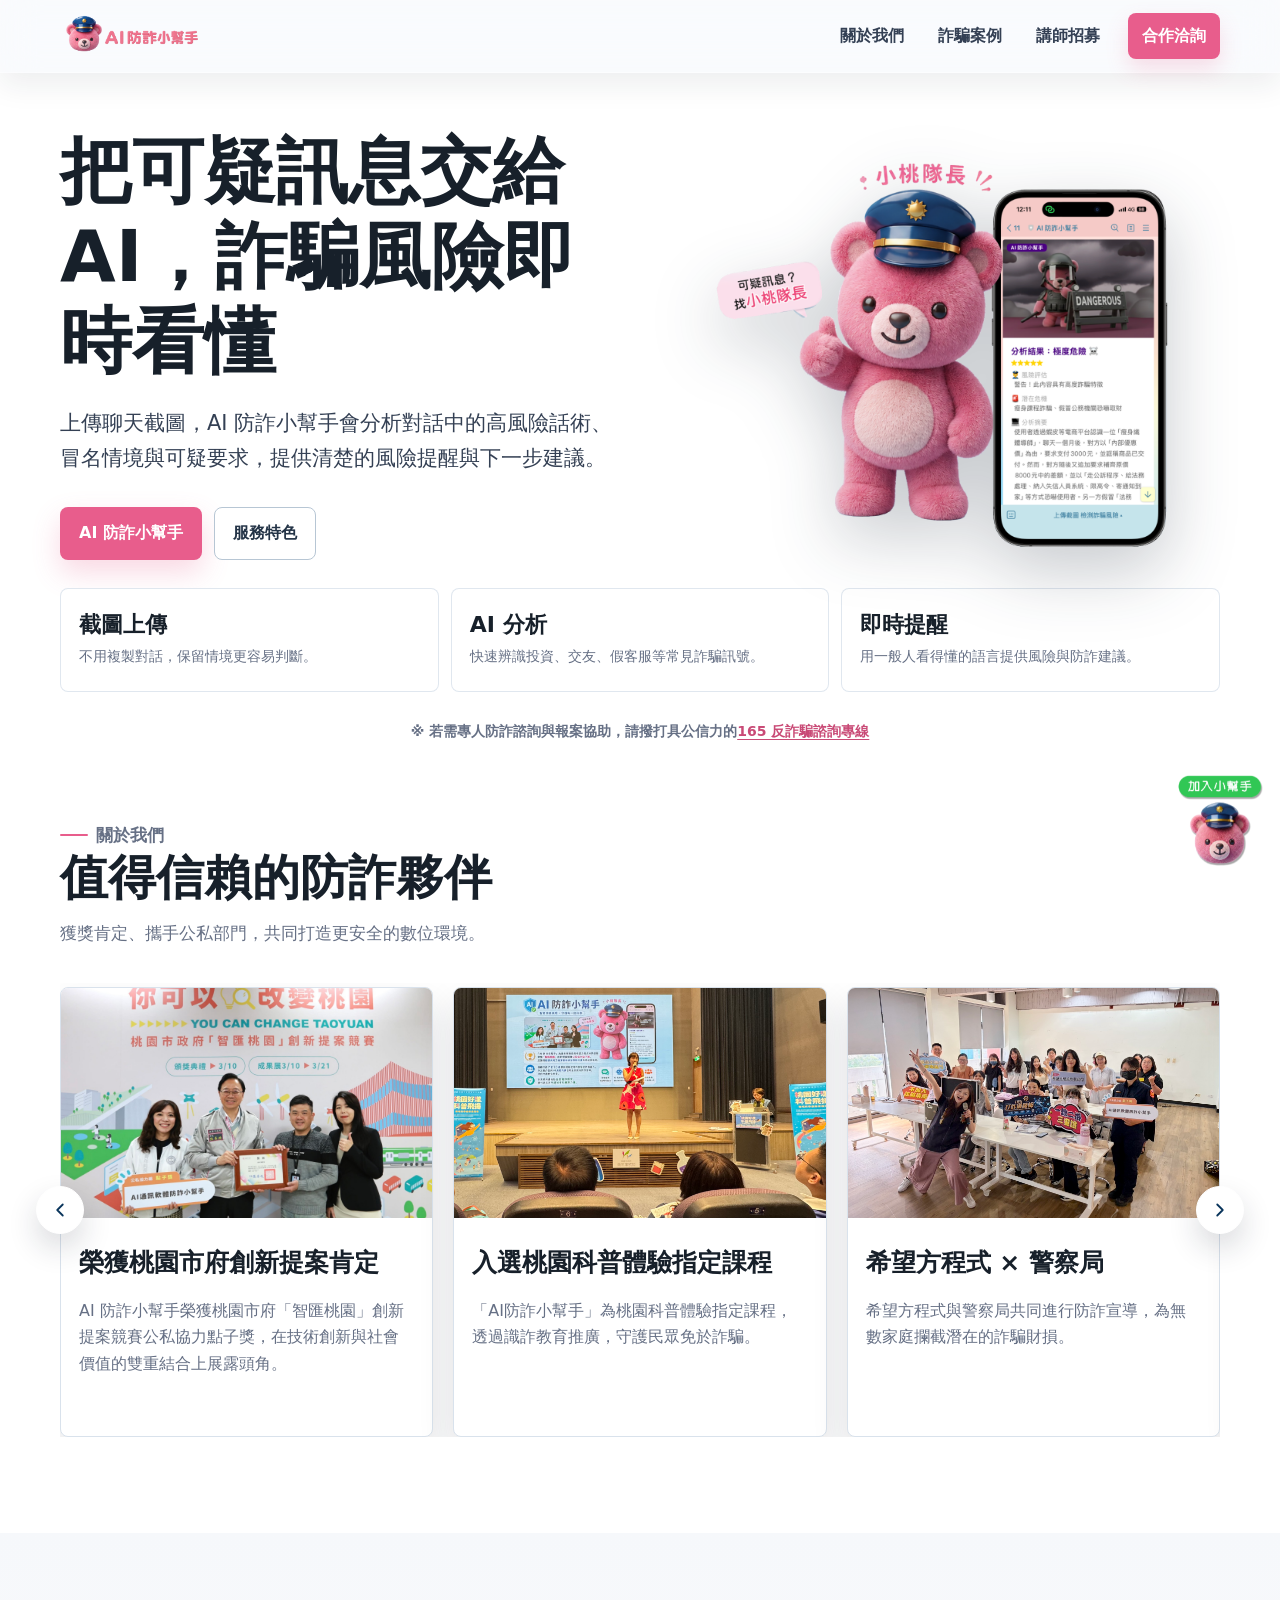
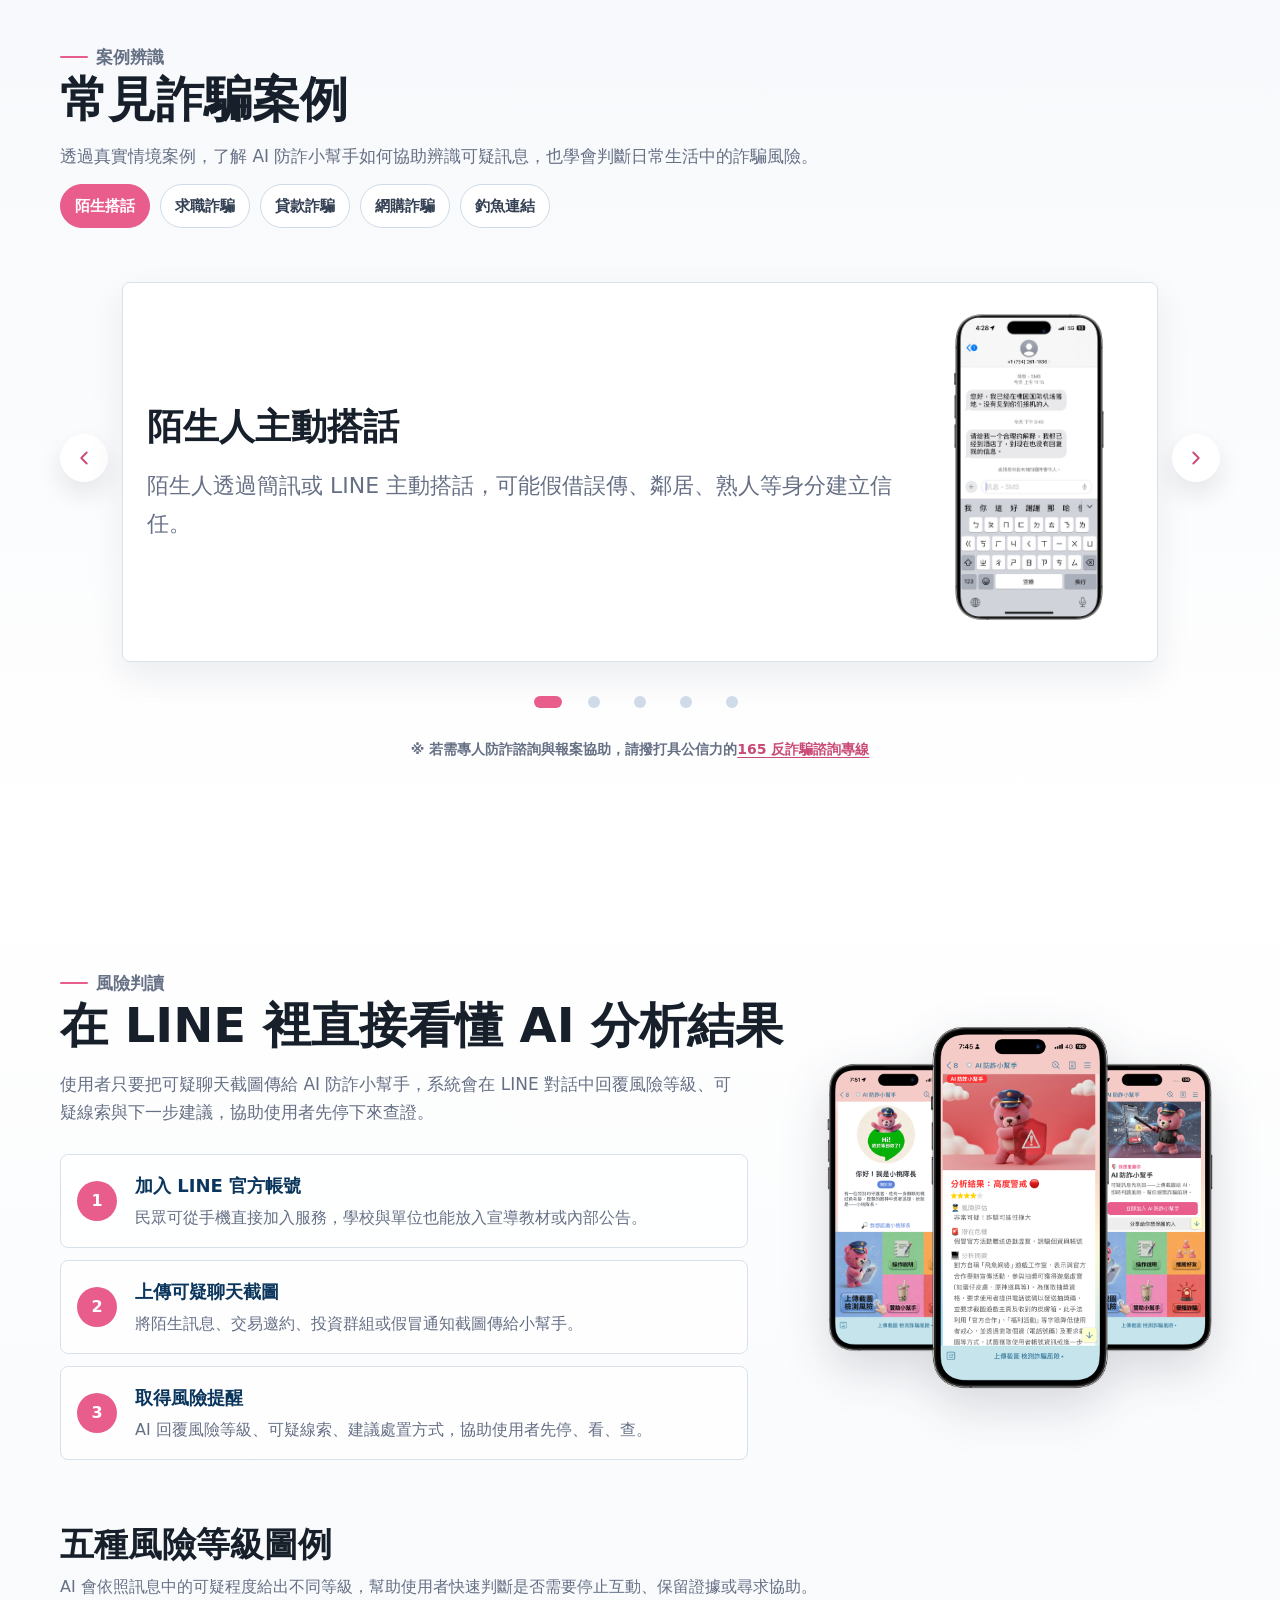
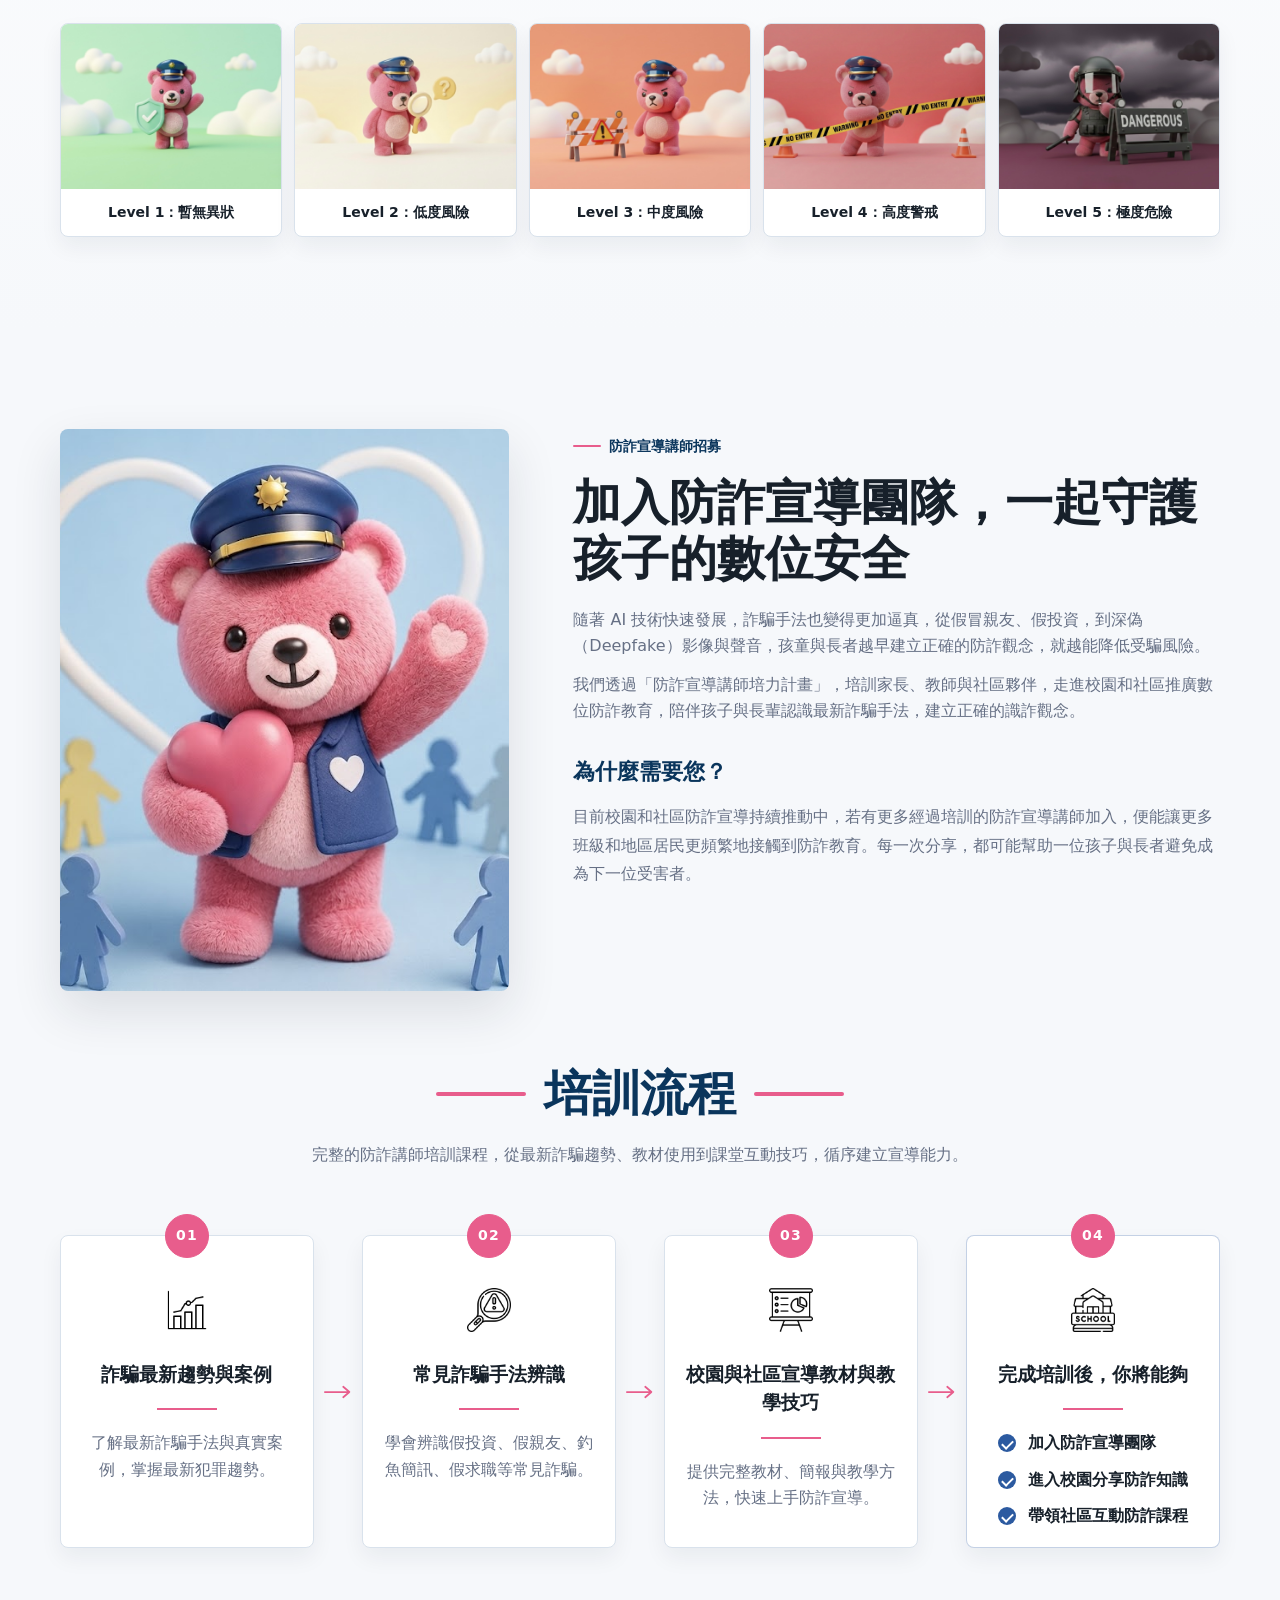
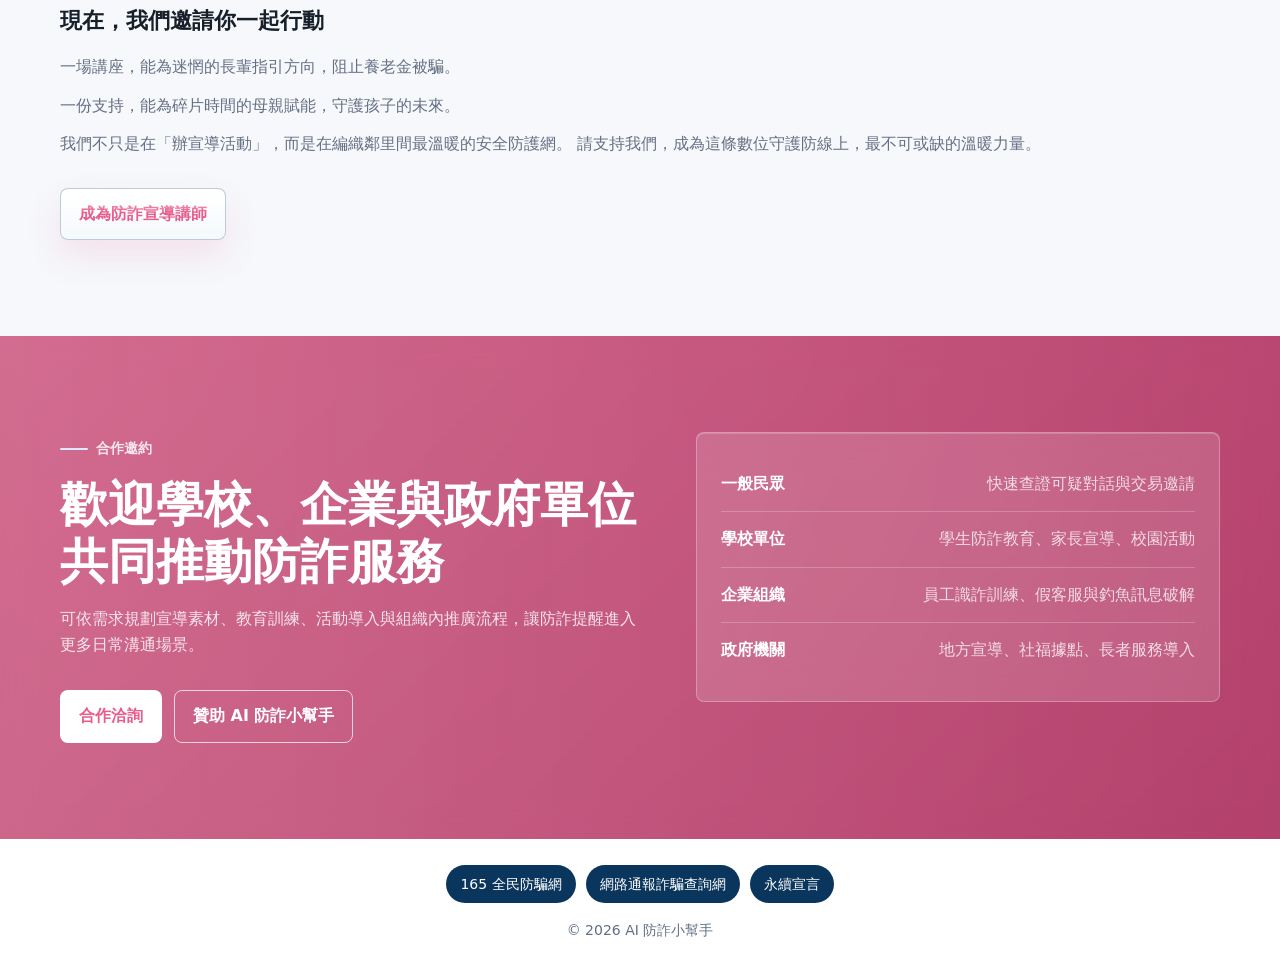
==== index.html @ 923df0f1 "Update index.html" ====
<!doctype html>
<html lang="zh-Hant">
  <head>
    <meta charset="utf-8" />
    <meta name="viewport" content="width=device-width, initial-scale=1" />
    <title>AI 防詐小幫手｜LINE 即時防詐服務</title>
    <meta name="description" content="LINE 官方帳號 AI 防詐小幫手是防詐服務機器人。上傳聊天截圖，由 AI 與小桃隊長即時分析對話中的詐騙風險並提供專業防詐建議。" />

    <!-- 標準 SEO 標籤 -->
    <link rel="canonical" href="https://info.antiscam.tw/" />
    <meta name="keywords" content="AI防詐小幫手, 小桃隊長, 防詐小幫手, 防詐騙, LINE防詐, 詐騙辨識, AI防詐, 識詐教育, 希望方程式" />

    <!-- Open Graph / Facebook / LINE 分享標籤 -->
    <meta property="og:type" content="website" />
    <meta property="og:url" content="https://info.antiscam.tw/" />
    <meta property="og:title" content="AI 防詐小幫手｜LINE 即時防詐服務" />
    <meta property="og:description" content="上傳聊天截圖，由 AI 與小桃隊長即時分析對話中的詐騙風險、可疑話術與冒名情境，提供清楚的風險提醒與下一步防詐建議。" />
    <meta property="og:image" content="https://info.antiscam.tw/img/og-image.jpg" />
    <meta property="og:site_name" content="AI 防詐小幫手" />

    <!-- Twitter 標籤 -->
    <meta name="twitter:card" content="summary_large_image" />
    <meta name="twitter:title" content="AI 防詐小幫手｜LINE 即時防詐服務" />
    <meta name="twitter:description" content="上傳聊天截圖，由 AI 與小桃隊長即時分析對話中的詐騙風險，提供清楚的防詐建議。" />
    <meta name="twitter:image" content="https://info.antiscam.tw/img/og-image.jpg" />

    <!-- 結構化資料 (Schema.org) - 宣告軟體服務與發行組織 -->
    <script type="application/ld+json">
      {
        "@context": "https://schema.org",
        "@type": "SoftwareApplication",
        "name": "AI 防詐小幫手",
        "applicationCategory": "UtilitiesApplication",
        "operatingSystem": "LINE",
        "description": "提供 LINE 對話截圖分析，結合 AI 與小桃隊長即時辨識詐騙風險與防詐建議的 AI 輔助工具。",
        "publisher": {
          "@type": "Organization",
          "name": "希望方程式"
        },
        "offers": {
          "@type": "Offer",
          "price": "0",
          "priceCurrency": "TWD"
        }
      }
    </script>

    <link rel="icon" type="image/png" href="img/favicon.png" />
    <link rel="stylesheet" href="style.css" />
  </head>
  <body>
    <a class="skip-link" href="#main">跳到主要內容</a>
    <header class="site-header">
      <nav class="nav" aria-label="主要導覽">
        <a class="brand" href="#" aria-label="AI 防詐小幫手首頁">
          <img class="brand-logo" src="img/logo2.png" alt="AI 防詐小幫手官方 Logo - 希望方程式" />
        </a>
        <div class="nav-links">
          <a href="#about">關於我們</a>
          <a href="#cases">詐騙案例</a>
          <a href="#volunteer">講師招募</a>
          <a class="nav-cta" href="#partner">合作洽詢</a>
        </div>
      </nav>
    </header>

    <main id="main">
      <section class="hero" aria-labelledby="hero-title">
        <div class="container">
          <div>
            <h1 id="hero-title">把可疑訊息交給 AI，詐騙風險即時看懂</h1>
            <p class="hero-copy">
              上傳聊天截圖，AI 防詐小幫手會分析對話中的高風險話術、冒名情境與可疑要求，提供清楚的風險提醒與下一步建議。
            </p>
            <div class="hero-actions">
              <a class="btn btn-primary" href="https://lin.ee/wIxEnCH" target="_blank" rel="noopener">AI 防詐小幫手</a>
              <a class="btn btn-secondary" href="#risk">服務特色</a>
            </div>
          </div>
          <div class="hero-panel" aria-hidden="true">
            <img class="phone-shot" src="img/AI%20%E9%98%B2%E8%A9%90%E5%B0%8F%E5%B9%AB%E6%89%8B.png" alt="" />
          </div>
        </div>
        <div class="hero-strip" aria-label="服務重點">
          <div class="metric">
            <strong>截圖上傳</strong>
            <span>不用複製對話，保留情境更容易判斷。</span>
          </div>
          <div class="metric">
            <strong>AI 分析</strong>
            <span>快速辨識投資、交友、假客服等常見詐騙訊號。</span>
          </div>
          <div class="metric">
            <strong>即時提醒</strong>
            <span>用一般人看得懂的語言提供風險與防詐建議。</span>
          </div>
        </div>
        <p class="hero-notice hero-notice-spaced">
          ※ 若需專人防詐諮詢與報案協助，請撥打具公信力的<a href="https://165.npa.gov.tw/" target="_blank" rel="noopener">165 反詐騙諮詢專線</a>
        </p>
      </section>


      <section id="about" class="section about" aria-labelledby="about-title">
        <div class="container">
          <div class="section-head">
            <div class="section-title">
              <!-- <span class="journey-kicker">real needs</span> -->
              <p class="eyebrow">關於我們</p>
              <h2 id="about-title">值得信賴的防詐夥伴</h2>
              <p class="journey-subtitle">獲獎肯定、攜手公私部門，共同打造更安全的數位環境。</p>
            </div>
          </div>
          <div class="carousel-stage">
            <div class="carousel-controls" aria-label="關於我們圖卡控制">
              <button class="icon-btn" type="button" data-carousel="prev" aria-label="上一張">
                <svg width="22" height="22" viewBox="0 0 24 24" aria-hidden="true">
                  <path d="m15 18-6-6 6-6" fill="none" stroke="currentColor" stroke-width="2" stroke-linecap="round" stroke-linejoin="round" />
                </svg>
              </button>
              <button class="icon-btn" type="button" data-carousel="next" aria-label="下一張">
                <svg width="22" height="22" viewBox="0 0 24 24" aria-hidden="true">
                  <path d="m9 18 6-6-6-6" fill="none" stroke="currentColor" stroke-width="2" stroke-linecap="round" stroke-linejoin="round" />
                </svg>
              </button>
            </div>
            <div class="card-track" id="aboutTrack" tabindex="0" aria-label="關於我們圖卡列表">
              <!-- 第一張卡片 (桃園市府智匯桃園) -->
              <article class="about-card">
              <img src="img/%E9%97%9C%E6%96%BC%E6%88%91%E5%80%91/%E6%99%BA%E5%8C%AF%E6%A1%83%E5%9C%92.jpg" alt="AI 防詐小幫手榮獲桃園市府「智匯桃園」創新提案競賽公私協力點子獎" loading="lazy" />
              <div class="about-card-body">
                <h3>榮獲桃園市府創新提案肯定</h3>
                <p>AI 防詐小幫手榮獲桃園市府「智匯桃園」創新提案競賽公私協力點子獎，在技術創新與社會價值的雙重結合上展露頭角。</p>
              </div>
              </article>
              <article class="about-card">
              <img src="img/%E9%97%9C%E6%96%BC%E6%88%91%E5%80%91/%E6%A1%83%E5%9C%92%E7%A7%91%E6%99%AE%E9%AB%94%E9%A9%97%E6%8C%87%E5%AE%9A%E8%AA%B2%E7%A8%8B.jpg" alt="AI 防詐小幫手入選桃園科普體驗指定課程活動照片" loading="lazy" />
              <div class="about-card-body">
                <h3>入選桃園科普體驗指定課程</h3>
                <p>「AI防詐小幫手」為桃園科普體驗指定課程，透過識詐教育推廣，守護民眾免於詐騙。</p>
              </div>
              </article>
              <article class="about-card">
              <img src="img/%E9%97%9C%E6%96%BC%E6%88%91%E5%80%91/%E8%AD%A6%E5%AF%9F%E5%B1%80.jpg" alt="希望方程式與警察局共同進行防詐宣導合作活動照片" loading="lazy" />
              <div class="about-card-body">
                <h3>希望方程式 × 警察局</h3>
                <p>希望方程式與警察局共同進行防詐宣導，為無數家庭攔截潛在的詐騙財損。</p>
              </div>
              </article>
              <article class="about-card">
              <img src="img/%E9%97%9C%E6%96%BC%E6%88%91%E5%80%91/%E4%B8%AD%E8%8F%AF%E9%9B%BB%E4%BF%A1.jpg" alt="中華電信與 AI 防詐小幫手聯手舉辦數位防詐體驗活動照片" loading="lazy" />
              <div class="about-card-body">
                <h3>中華電信 × AI 防詐小幫手</h3>
                <p>中華電信與 AI 防詐小幫手聯手推廣數位防詐體驗，指導民眾對可疑訊息第一時間進行查證，透過識詐進而阻詐。</p>
              </div>
              </article>
              <article class="about-card">
              <img src="img/%E9%97%9C%E6%96%BC%E6%88%91%E5%80%91/ESG%20%E6%95%B8%E4%BD%8D%E8%B3%A6%E8%83%BD.jpg" alt="中華電信採用 AI 防詐小幫手推動身心障礙者 ESG 數位防詐體驗" loading="lazy" />
              <div class="about-card-body">
                <h3>攜手中華電信推動數位防詐</h3>
                <p>中華電信採用 AI 防詐小幫手對身心障礙者推廣數位防詐體驗，落實「ESG 數位賦能」與社會責任。</p>
              </div>
              </article>
              <!-- 🎬 新插入的「FB 直式 Reels 影片卡片」 -->
              <article class="about-card video-card-trigger" data-video="https://www.facebook.com/plugins/video.php?height=476&href=https%3A%2F%2Fwww.facebook.com%2Freel%2F1704471910587270%2F&show_text=false&width=267&t=0">
  
              <div class="video-thumbnail-wrapper">
                <!-- 這裡可以放您想當作封面的圖片路徑 -->
                <img src="img/關於我們/反詐騙及兒少性剝削預防犯罪宣導影片.jpg" alt="預防犯罪宣導影片封面" />
                <div class="video-play-overlay">
                  <div class="play-icon">
                    <svg viewBox="0 0 24 24" fill="currentColor">
                      <path d="M8 5v14l11-7z"/>
                    </svg>
                  </div>
                </div>
              </div>
            
              <div class="about-card-body">
                <h3>公私協力共築兒少防護網</h3>
                <p>與警察局跨界合作，拍攝反詐騙與兒少性剝削預防宣導影片。將「識詐」種子植入校園與家庭，用行動編織數位安全網。</p>
              </div>
            </article>
            </div>
          </div>
        </div>
      </section>

      <section id="cases" class="section scam-cases" aria-labelledby="cases-title">
        <div class="container">
          <div class="section-title">
            <p class="eyebrow">案例辨識</p>
            <h2 id="cases-title">常見詐騙案例</h2>
            <p>
              透過真實情境案例，了解 AI 防詐小幫手如何協助辨識可疑訊息，也學會判斷日常生活中的詐騙風險。
            </p>
          </div>
          <div class="case-tags" aria-label="常見詐騙案例分類">
            <button class="case-filter is-active" type="button" data-case-tag="0" aria-pressed="true">陌生搭話</button>
            <button class="case-filter" type="button" data-case-tag="1" aria-pressed="false">求職詐騙</button>
            <button class="case-filter" type="button" data-case-tag="2" aria-pressed="false">貸款詐騙</button>
            <button class="case-filter" type="button" data-case-tag="3" aria-pressed="false">網購詐騙</button>
            <button class="case-filter" type="button" data-case-tag="4" aria-pressed="false">釣魚連結</button>
          </div>
          <div class="case-carousel" data-case-carousel>
            <div class="case-carousel-shell">
              <button class="case-carousel-arrow" type="button" data-case-carousel-prev aria-label="上一個詐騙分類">
                <svg width="22" height="22" viewBox="0 0 24 24" aria-hidden="true">
                  <path d="m15 18-6-6 6-6" fill="none" stroke="currentColor" stroke-width="2" stroke-linecap="round" stroke-linejoin="round" />
                </svg>
              </button>
              <div class="case-carousel-viewport">
                <div class="case-grid section-grid" aria-label="常見詐騙案例分類">
                  <article class="case-card case-slide is-active" data-case-slide>
              <div class="case-card-body">
                <h3>陌生人主動搭話</h3>
                <p>陌生人透過簡訊或 LINE 主動搭話，可能假借誤傳、鄰居、熟人等身分建立信任。</p>
              </div>
              <div class="case-gallery" aria-label="陌生訊息案例圖片">
                <figure>
                  <img src="img/%E8%A9%90%E9%A8%99%E7%AF%84%E4%BE%8B/%E9%99%8C%E7%94%9F%E8%A8%8A%E6%81%AF1.PNG" alt="LINE 陌生訊息詐騙案例：假冒熟人打招呼對話截圖" loading="lazy" />
                  <figcaption>陌生訊息 1</figcaption>
                </figure>
                <figure>
                  <img src="img/%E8%A9%90%E9%A8%99%E7%AF%84%E4%BE%8B/%E9%99%8C%E7%94%9F%E8%A8%8A%E6%81%AF2.PNG" alt="LINE 陌生訊息詐騙案例：誤傳訊息試圖建立信任截圖" loading="lazy" />
                  <figcaption>陌生訊息 2</figcaption>
                </figure>
              </div>
            </article>

            <article class="case-card case-slide" data-case-slide hidden>
              <div class="case-card-body">
                <h3>高薪免經驗話術</h3>
                <p>以高薪、免經驗、在家工作等話術吸引使用者，再要求加 LINE、提供個資或進一步操作。</p>
              </div>
              <div class="case-gallery" aria-label="假求職詐騙案例圖片">
                <figure>
                  <img src="img/%E8%A9%90%E9%A8%99%E7%AF%84%E4%BE%8B/%E5%81%87%E6%B1%82%E8%81%B7%E8%A9%90%E9%A8%99.PNG" alt="求職詐騙案例：高薪免經驗、在家工作防詐騙話術截圖" loading="lazy" />
                  <figcaption>假求職詐騙</figcaption>
                </figure>
                <figure>
                  <img src="img/%E8%A9%90%E9%A8%99%E7%AF%84%E4%BE%8B/%E5%BE%B5%E6%89%8D%E6%8B%9B%E5%8B%9F1.PNG" alt="徵才招募詐騙案例：要求加 LINE 並提供個人資料對話截圖" loading="lazy" />
                  <figcaption>徵才招募</figcaption>
                </figure>
              </div>
            </article>

            <article class="case-card case-slide" data-case-slide hidden>
              <div class="case-card-body">
                <h3>快速放款與低利誘惑</h3>
                <p>利用快速放款、低利率、免保人等誘因，誘導民眾加入 LINE 或提供個人資料。</p>
              </div>
              <div class="case-gallery" aria-label="金融詐騙案例圖片">
                <figure>
                  <img src="img/%E8%A9%90%E9%A8%99%E7%AF%84%E4%BE%8B/%E5%81%87%E8%B2%B8%E6%AC%BE%E8%A9%90%E9%A8%99.PNG" alt="貸款詐騙案例：快速放款、免照會低利誘惑詐騙話術截圖" loading="lazy" />
                  <figcaption>假貸款詐騙</figcaption>
                </figure>
              </div>
            </article>

            <article class="case-card case-slide" data-case-slide hidden>
              <div class="case-card-body">
                <h3>假買家、客服與物流通知</h3>
                <p>假冒買家、客服或物流人員，聲稱訂單異常、帳戶凍結，誘導使用者操作帳戶或提供資料。</p>
              </div>
              <div class="case-gallery" aria-label="網購交易詐騙案例圖片">
                <figure>
                  <img src="img/%E8%A9%90%E9%A8%99%E7%AF%84%E4%BE%8B/%E7%B6%B2%E8%B3%BC%E4%BA%A4%E6%98%93%E8%A9%90%E9%A8%99.PNG" alt="網購交易詐騙案例：假冒買家與客服宣稱訂單異常截圖" loading="lazy" />
                  <figcaption>網購交易詐騙</figcaption>
                </figure>
                <figure>
                  <img src="img/%E8%A9%90%E9%A8%99%E7%AF%84%E4%BE%8B/%E5%81%87%E5%86%92%E8%BA%AB%E5%88%86.PNG" alt="假冒身分詐騙案例：假客服誘導操作 ATM 或網銀對話截圖" loading="lazy" />
                  <figcaption>假冒身分</figcaption>
                </figure>
              </div>
            </article>

            <article class="case-card case-card-wide case-slide" data-case-slide hidden>
              <div class="case-card-body">
                <h3>可疑連結與假冒繳費通知</h3>
                <p>假冒政府機關、公用事業或知名品牌，透過可疑連結要求登入、繳費或輸入信用卡資料。</p>
              </div>
              <div class="case-gallery" aria-label="釣魚郵件與簡訊案例圖片">
                <figure>
                  <img src="img/%E8%A9%90%E9%A8%99%E7%AF%84%E4%BE%8B/%E9%87%A3%E9%AD%9A%E7%B0%A1%E8%A8%8A.PNG" alt="釣魚簡訊詐騙案例：假冒公用事業催繳水電費通知簡訊截圖" loading="lazy" />
                  <figcaption>釣魚簡訊</figcaption>
                </figure>
                <figure>
                  <img src="img/%E8%A9%90%E9%A8%99%E7%AF%84%E4%BE%8B/%E7%99%BC%E7%A5%A8%E4%B8%AD%E7%8D%8E1.PNG" alt="發票中獎詐騙案例：假冒中獎通知誘導點擊可疑網址截圖" loading="lazy" />
                  <figcaption>發票中獎 1</figcaption>
                </figure>
                <figure>
                  <img src="img/%E8%A9%90%E9%A8%99%E7%AF%84%E4%BE%8B/%E7%99%BC%E7%A5%A8%E4%B8%AD%E7%8D%8E2.PNG" alt="發票中獎詐騙案例：要求登入輸入信用卡卡號之釣魚網頁截圖" loading="lazy" />
                  <figcaption>發票中獎 2</figcaption>
                </figure>
                <figure>
                  <img src="img/%E8%A9%90%E9%A8%99%E7%AF%84%E4%BE%8B/%E9%81%95%E8%A6%8F%E7%BD%B0%E9%8D%B0.PNG" alt="違規罰鍰詐騙案例：假冒監理站催繳交通罰款之釣魚簡訊截圖" loading="lazy" />
                  <figcaption>違規罰鍰</figcaption>
                </figure>
              </div>
            </article>
                </div>
              </div>
              <button class="case-carousel-arrow" type="button" data-case-carousel-next aria-label="下一個詐騙分類">
                <svg width="22" height="22" viewBox="0 0 24 24" aria-hidden="true">
                  <path d="m9 18 6-6-6-6" fill="none" stroke="currentColor" stroke-width="2" stroke-linecap="round" stroke-linejoin="round" />
                </svg>
              </button>
            </div>
            <div class="case-dots" aria-label="目前詐騙分類">
              <button class="case-dot is-active" type="button" data-case-dot="0" aria-label="切換到第 1 個詐騙分類" aria-current="true"></button>
              <button class="case-dot" type="button" data-case-dot="1" aria-label="切換到第 2 個詐騙分類"></button>
              <button class="case-dot" type="button" data-case-dot="2" aria-label="切換到第 3 個詐騙分類"></button>
              <button class="case-dot" type="button" data-case-dot="3" aria-label="切換到第 4 個詐騙分類"></button>
              <button class="case-dot" type="button" data-case-dot="4" aria-label="切換到第 5 個詐騙分類"></button>
            </div>
            <p class="hero-notice">
              ※ 若需專人防詐諮詢與報案協助，請撥打具公信力的<a href="https://165.npa.gov.tw/" target="_blank" rel="noopener">165 反詐騙諮詢專線</a>
            </p>
          </div>
        </div>
      </section>
      <section id="risk" class="section risk-band" aria-labelledby="risk-title">
        <div class="container">
          <div class="risk-showcase">
            <div class="risk-copy">
              <p class="eyebrow">風險判讀</p>
              <h2 id="risk-title">在 LINE 裡直接看懂 AI 分析結果</h2>
              <p>
                使用者只要把可疑聊天截圖傳給 AI 防詐小幫手，系統會在 LINE 對話中回覆風險等級、可疑線索與下一步建議，協助使用者先停下來查證。
              </p>
              <div class="risk-steps" aria-label="LINE 風險判讀流程">
                <div class="risk-step">
                  <span>1</span>
                  <strong>加入 LINE 官方帳號</strong>
                  <p>民眾可從手機直接加入服務，學校與單位也能放入宣導教材或內部公告。</p>
                </div>
                <div class="risk-step">
                  <span>2</span>
                  <strong>上傳可疑聊天截圖</strong>
                  <p>將陌生訊息、交易邀約、投資群組或假冒通知截圖傳給小幫手。</p>
                </div>
                <div class="risk-step">
                  <span>3</span>
                  <strong>取得風險提醒</strong>
                  <p>AI 回覆風險等級、可疑線索、建議處置方式，協助使用者先停、看、查。</p>
                </div>
              </div>
            </div>
            <div class="risk-mockup" aria-label="LINE 操作示意 Mockup">
              <img src="img/mockup.png" alt="AI 防詐小幫手與小桃隊長在 LINE 中顯示五級風險分析結果的操作示意" loading="lazy" />
            </div>
          </div>
          <div class="risk-levels" aria-labelledby="risk-levels-title" data-risk-carousel>
            <div class="risk-levels-head">
              <h3 id="risk-levels-title">五種風險等級圖例</h3>
              <p>AI 會依照訊息中的可疑程度給出不同等級，幫助使用者快速判斷是否需要停止互動、保留證據或尋求協助。</p>
            </div>
            <div class="risk-carousel">
              <button class="risk-carousel-arrow" type="button" data-risk-prev aria-label="上一個風險等級">
                <svg width="22" height="22" viewBox="0 0 24 24" aria-hidden="true">
                  <path d="m15 18-6-6 6-6" fill="none" stroke="currentColor" stroke-width="2" stroke-linecap="round" stroke-linejoin="round" />
                </svg>
              </button>
              <div class="risk-carousel-viewport">
                <div class="risk-grid" aria-label="五種風險等級">
                  <article class="risk-card risk-slide is-active" data-risk-slide>
                    <img src="img/Level%201%EF%BC%9A%E6%9A%AB%E7%84%A1%E7%95%B0%E7%8B%80.jpg" alt="Level 1 暫無異狀" loading="lazy" />
                    <span>Level 1：暫無異狀</span>
                  </article>
                  <article class="risk-card risk-slide" data-risk-slide>
                    <img src="img/Level%202%EF%BC%9A%E4%BD%8E%E5%BA%A6%E9%A2%A8%E9%9A%AA%20.jpg" alt="Level 2 低度風險" loading="lazy" />
                    <span>Level 2：低度風險</span>
                  </article>
                  <article class="risk-card risk-slide" data-risk-slide>
                    <img src="img/Level%203%EF%BC%9A%E4%B8%AD%E5%BA%A6%E9%A2%A8%E9%9A%AA.jpg" alt="Level 3 中度風險" loading="lazy" />
                    <span>Level 3：中度風險</span>
                  </article>
                  <article class="risk-card risk-slide" data-risk-slide>
                    <img src="img/Level%204%EF%BC%9A%E9%AB%98%E5%BA%A6%E8%AD%A6%E6%88%92.jpg" alt="Level 4 高度警戒" loading="lazy" />
                    <span>Level 4：高度警戒</span>
                  </article>
                  <article class="risk-card risk-slide" data-risk-slide>
                    <img src="img/Level%205%EF%BC%9A%E6%A5%B5%E5%BA%A6%E5%8D%B1%E9%9A%AA.jpg" alt="Level 5 極度危險" loading="lazy" />
                    <span>Level 5：極度危險</span>
                  </article>
                </div>
              </div>
              <button class="risk-carousel-arrow" type="button" data-risk-next aria-label="下一個風險等級">
                <svg width="22" height="22" viewBox="0 0 24 24" aria-hidden="true">
                  <path d="m9 18 6-6-6-6" fill="none" stroke="currentColor" stroke-width="2" stroke-linecap="round" stroke-linejoin="round" />
                </svg>
              </button>
            </div>
            <div class="risk-dots" aria-label="目前風險等級">
              <button class="risk-dot is-active" type="button" data-risk-dot="0" aria-label="切換到 Level 1" aria-current="true"></button>
              <button class="risk-dot" type="button" data-risk-dot="1" aria-label="切換到 Level 2"></button>
              <button class="risk-dot" type="button" data-risk-dot="2" aria-label="切換到 Level 3"></button>
              <button class="risk-dot" type="button" data-risk-dot="3" aria-label="切換到 Level 4"></button>
              <button class="risk-dot" type="button" data-risk-dot="4" aria-label="切換到 Level 5"></button>
            </div>
          </div>
        </div>
      </section>

      <section id="volunteer" class="section" aria-labelledby="volunteer-title">
        <div class="container split-section">
          <div class="mascot">
            <img src="img/%E5%BF%97%E5%B7%A5.jpg" alt="防詐宣導講師招募 - 小桃隊長團隊培訓活動" loading="lazy" />
          </div>
          <div class="volunteer-content">
            <p class="eyebrow">防詐宣導講師招募</p>
            <h2 id="volunteer-title">加入防詐宣導團隊，一起守護孩子的數位安全</h2>
            <div class="volunteer-intro">
              <p>
                隨著 AI 技術快速發展，詐騙手法也變得更加逼真，從假冒親友、假投資，到深偽（Deepfake）影像與聲音，孩童與長者越早建立正確的防詐觀念，就越能降低受騙風險。
              </p>
              <p>
                我們透過「防詐宣導講師培力計畫」，培訓家長、教師與社區夥伴，走進校園和社區推廣數位防詐教育，陪伴孩子與長輩認識最新詐騙手法，建立正確的識詐觀念。
              </p>
              <div class="volunteer-callout">
                <strong>為什麼需要您？</strong>
                <p>
                  目前校園和社區防詐宣導持續推動中，若有更多經過培訓的防詐宣導講師加入，便能讓更多班級和地區居民更頻繁地接觸到防詐教育。每一次分享，都可能幫助一位孩子與長者避免成為下一位受害者。
                </p>
              </div>
            </div>
          </div>
          <div class="volunteer-columns">
            <section class="volunteer-panel training-flow-panel" aria-labelledby="training-title">
              <h3 id="training-title" class="volunteer-heading">培訓流程</h3>
              <p>
                完整的防詐講師培訓課程，從最新詐騙趨勢、教材使用到課堂互動技巧，循序建立宣導能力。
              </p>
              <div class="training-flow" aria-label="培訓流程四個步驟">
                <article class="training-step">
                  <div class="training-step-meta">
                    <span class="training-step-number">01</span>
                    <img class="training-step-icon" src="img/icon/chart.png" alt="" aria-hidden="true" loading="lazy">
                  </div>
                  <h4>詐騙最新趨勢與案例</h4>
                  <p>了解最新詐騙手法與真實案例，掌握最新犯罪趨勢。</p>
                </article>
                <div class="training-flow-arrow" aria-hidden="true">
                  <svg viewBox="0 0 32 16">
                    <path d="M1 8h27m-6-6 7 6-7 6" fill="none" stroke="currentColor" stroke-width="2" stroke-linecap="round" stroke-linejoin="round" />
                  </svg>
                </div>
                <article class="training-step">
                  <div class="training-step-meta">
                    <span class="training-step-number">02</span>
                    <img class="training-step-icon" src="img/icon/fraud.png" alt="" aria-hidden="true" loading="lazy">
                  </div>
                  <h4>常見詐騙手法辨識</h4>
                  <p>學會辨識假投資、假親友、釣魚簡訊、假求職等常見詐騙。</p>
                </article>
                <div class="training-flow-arrow" aria-hidden="true">
                  <svg viewBox="0 0 32 16">
                    <path d="M1 8h27m-6-6 7 6-7 6" fill="none" stroke="currentColor" stroke-width="2" stroke-linecap="round" stroke-linejoin="round" />
                  </svg>
                </div>
                <article class="training-step">
                  <div class="training-step-meta">
                    <span class="training-step-number">03</span>
                    <img class="training-step-icon" src="img/icon/ppt.png" alt="" aria-hidden="true" loading="lazy">
                  </div>
                  <h4>校園與社區宣導教材與教學技巧</h4>
                  <p>提供完整教材、簡報與教學方法，快速上手防詐宣導。</p>
                </article>
                <div class="training-flow-arrow" aria-hidden="true">
                  <svg viewBox="0 0 32 16">
                    <path d="M1 8h27m-6-6 7 6-7 6" fill="none" stroke="currentColor" stroke-width="2" stroke-linecap="round" stroke-linejoin="round" />
                  </svg>
                </div>
                <article class="training-step training-step-featured">
                  <div class="training-step-meta">
                    <span class="training-step-number">04</span>
                    <img class="training-step-icon" src="img/icon/school.png" alt="" aria-hidden="true" loading="lazy">
                  </div>
                  <h4>完成培訓後，你將能夠</h4>
                  <ul class="training-outcome-list">
                    <li><strong>加入防詐宣導團隊</strong></li>
                    <li><strong>進入校園分享防詐知識</strong></li>
                    <li><strong>帶領社區互動防詐課程</strong></li>
                  </ul>
                </article>
              </div>
            </section>
            <section class="volunteer-panel volunteer-pledge" aria-labelledby="pledge-title">
              <h3 id="pledge-title" class="volunteer-heading">現在，我們邀請你一起行動</h3>
              <p>
                一場講座，能為迷惘的長輩指引方向，阻止養老金被騙。
              </p>
              <p>
                一份支持，能為碎片時間的母親賦能，守護孩子的未來。
              </p>
              <p>
                我們不只是在「辦宣導活動」，而是在編織鄰里間最溫暖的安全防護網。
                請支持我們，成為這條數位守護防線上，最不可或缺的溫暖力量。
              </p>
              <div class="volunteer-action">
                <a class="btn btn-primary btn-glass" href="https://forms.gle/QY9LefBYsStRMU4VA" target="_blank" rel="noopener">成為防詐宣導講師</a>
              </div>
            </section>
          </div>
        </div>
      </section>

      <section id="partner" class="section cta" aria-labelledby="partner-title">
        <div class="container cta-grid">
          <div>
            <p class="eyebrow eyebrow-light">合作邀約</p>
            <h2 id="partner-title">歡迎學校、企業與政府單位共同推動防詐服務</h2>
            <p>
              可依需求規劃宣導素材、教育訓練、活動導入與組織內推廣流程，讓防詐提醒進入更多日常溝通場景。
            </p>
            <div class="hero-actions">
              <a class="btn btn-primary" href="mailto:contact@antiscam.tw">合作洽詢</a>
              <a class="btn btn-secondary" href="https://antiscam.bobaboba.me/" target="_blank" rel="noopener">贊助 AI 防詐小幫手</a>
            </div>
          </div>
          <div class="contact-box" aria-label="合作適用對象">
            <div class="contact-row">
              <strong>一般民眾</strong>
              <span>快速查證可疑對話與交易邀請</span>
            </div>
            <div class="contact-row">
              <strong>學校單位</strong>
              <span>學生防詐教育、家長宣導、校園活動</span>
            </div>
            <div class="contact-row">
              <strong>企業組織</strong>
              <span>員工識詐訓練、假客服與釣魚訊息破解</span>
            </div>
            <div class="contact-row">
              <strong>政府機關</strong>
              <span>地方宣導、社福據點、長者服務導入</span>
            </div>
          </div>
        </div>
      </section>
    </main>

    <footer class="site-footer">
      <div class="footer-inner">
        <div class="footer-links">
          <a href="https://165.npa.gov.tw/" target="_blank" rel="noopener">165 全民防騙網</a>
          <a href="https://fraudbuster.digiat.org.tw/accessibility/index?listType=H#aU" target="_blank" rel="noopener">網路通報詐騙查詢網</a>
          <a href="sustainability.html">永續宣言</a>
        </div>
        <span>© 2026 AI 防詐小幫手</span>
      </div>
    </footer>


    <a class="line-float" href="https://lin.ee/wIxEnCH" target="_blank" rel="noopener" aria-label="加入 AI 防詐小幫手 LINE 官方帳號">
      <img src="img/join-assistant.png" alt="加入 AI 防詐小幫手 LINE 官方帳號 - 與小桃隊長一起防詐" />
    </a>

    <div class="image-lightbox" id="caseLightbox" hidden aria-hidden="true">
      <div class="image-lightbox-backdrop" data-lightbox-close></div>
      <div class="image-lightbox-panel" role="dialog" aria-labelledby="lightboxCaption">
        <button class="lightbox-close" type="button" data-lightbox-close aria-label="關閉放大圖片">
          <svg width="22" height="22" viewBox="0 0 24 24" aria-hidden="true">
            <path d="M18 6 6 18M6 6l12 12" fill="none" stroke="currentColor" stroke-width="2" stroke-linecap="round" />
          </svg>
        </button>
        <img id="lightboxImage" src="[data-uri]" alt="" />
        <p id="lightboxCaption"></p>
      </div>
    </div>

    <script>
      const track = document.querySelector("#aboutTrack");
      const previousButton = document.querySelector('[data-carousel="prev"]');
      const nextButton = document.querySelector('[data-carousel="next"]');

      if (track && previousButton && nextButton) {
        const cards = Array.from(track.querySelectorAll(".about-card"));
        const carouselStage = track.closest(".carousel-stage");
        const reduceMotion = window.matchMedia("(prefers-reduced-motion: reduce)");
        const autoPlayDelay = 4200;
        let autoPlayTimer = null;

        function getCardDistance() {
          const firstCard = cards[0];
          const gap = Number.parseFloat(getComputedStyle(track).columnGap) || 18;
          return firstCard.getBoundingClientRect().width + gap;
        }

        function scrollToPosition(left, behavior = "smooth") {
          track.scrollTo({
            left,
            behavior: reduceMotion.matches ? "auto" : behavior,
          });
        }

        function moveCards(direction) {
          const distance = getCardDistance();
          const maxScrollLeft = track.scrollWidth - track.clientWidth;
          const isAtStart = track.scrollLeft <= 2;
          const isAtEnd = track.scrollLeft >= maxScrollLeft - 2;

          if (direction > 0 && isAtEnd) {
            scrollToPosition(0);
            return;
          }

          if (direction < 0 && isAtStart) {
            scrollToPosition(maxScrollLeft);
            return;
          }

          scrollToPosition(track.scrollLeft + direction * distance);
        }

        function stopAutoPlay() {
          window.clearInterval(autoPlayTimer);
          autoPlayTimer = null;
        }

        function startAutoPlay() {
          stopAutoPlay();
          if (reduceMotion.matches || cards.length < 2) {
            return;
          }

          autoPlayTimer = window.setInterval(() => moveCards(1), autoPlayDelay);
        }

        previousButton.addEventListener("click", () => {
          moveCards(-1);
          startAutoPlay();
        });

        nextButton.addEventListener("click", () => {
          moveCards(1);
          startAutoPlay();
        });

        (carouselStage || track).addEventListener("pointerenter", stopAutoPlay);
        (carouselStage || track).addEventListener("pointerleave", startAutoPlay);
        (carouselStage || track).addEventListener("focusin", stopAutoPlay);
        (carouselStage || track).addEventListener("focusout", startAutoPlay);
        reduceMotion.addEventListener("change", startAutoPlay);

        startAutoPlay();
      }

      const caseCarousel = document.querySelector("[data-case-carousel]");

      if (caseCarousel) {
        const caseSlides = Array.from(caseCarousel.querySelectorAll("[data-case-slide]"));
        const casePreviousButton = caseCarousel.querySelector("[data-case-carousel-prev]");
        const caseNextButton = caseCarousel.querySelector("[data-case-carousel-next]");
        const caseDots = Array.from(caseCarousel.querySelectorAll("[data-case-dot]"));
        const caseTagButtons = Array.from(document.querySelectorAll("[data-case-tag]"));
        const caseGalleries = Array.from(caseCarousel.querySelectorAll(".case-gallery"));
        const caseGalleryReduceMotion = window.matchMedia("(prefers-reduced-motion: reduce)");
        const caseGalleryAutoPlayDelay = 3200;
        let activeCaseIndex = 0;
        let caseGalleryAutoPlayTimer = null;

        function getActiveCaseGallery() {
          return caseSlides[activeCaseIndex]?.querySelector(".case-gallery");
        }

        function stopCaseGalleryAutoPlay() {
          window.clearInterval(caseGalleryAutoPlayTimer);
          caseGalleryAutoPlayTimer = null;
        }

        function moveActiveCaseGallery() {
          const gallery = getActiveCaseGallery();
          const firstFigure = gallery?.querySelector("figure");

          if (!gallery || !firstFigure || gallery.children.length < 2) {
            return;
          }

          const maxScrollLeft = gallery.scrollWidth - gallery.clientWidth;
          const isAtEnd = gallery.scrollLeft >= maxScrollLeft - 2;
          const gap = Number.parseFloat(getComputedStyle(gallery).columnGap) || 0;
          const distance = firstFigure.getBoundingClientRect().width + gap;

          gallery.scrollTo({
            left: isAtEnd ? 0 : gallery.scrollLeft + distance,
            behavior: caseGalleryReduceMotion.matches ? "auto" : "smooth",
          });
        }

        function startCaseGalleryAutoPlay() {
          stopCaseGalleryAutoPlay();

          if (caseGalleryReduceMotion.matches) {
            return;
          }

          const gallery = getActiveCaseGallery();

          if (!gallery || gallery.children.length < 2) {
            return;
          }

          caseGalleryAutoPlayTimer = window.setInterval(moveActiveCaseGallery, caseGalleryAutoPlayDelay);
        }

        function showCaseSlide(nextIndex) {
          activeCaseIndex = (nextIndex + caseSlides.length) % caseSlides.length;
          stopCaseGalleryAutoPlay();

          caseSlides.forEach((slide, index) => {
            const isActive = index === activeCaseIndex;
            slide.hidden = !isActive;
            slide.classList.toggle("is-active", isActive);

            if (isActive) {
              slide.querySelector(".case-gallery")?.scrollTo({ left: 0, behavior: "auto" });
            }
          });

          caseDots.forEach((dot, index) => {
            const isActive = index === activeCaseIndex;
            dot.classList.toggle("is-active", isActive);
            if (isActive) {
              dot.setAttribute("aria-current", "true");
            } else {
              dot.removeAttribute("aria-current");
            }
          });

          caseTagButtons.forEach((button, index) => {
            const isActive = index === activeCaseIndex;
            button.classList.toggle("is-active", isActive);
            button.setAttribute("aria-pressed", String(isActive));
          });

          startCaseGalleryAutoPlay();
        }

        casePreviousButton.addEventListener("click", () => showCaseSlide(activeCaseIndex - 1));
        caseNextButton.addEventListener("click", () => showCaseSlide(activeCaseIndex + 1));

        caseDots.forEach((dot, index) => {
          dot.addEventListener("click", () => showCaseSlide(index));
        });

        caseTagButtons.forEach((button, index) => {
          button.addEventListener("click", () => showCaseSlide(index));
        });

        caseCarousel.addEventListener("keydown", (event) => {
          if (event.key === "ArrowLeft") {
            event.preventDefault();
            showCaseSlide(activeCaseIndex - 1);
          }

          if (event.key === "ArrowRight") {
            event.preventDefault();
            showCaseSlide(activeCaseIndex + 1);
          }
        });

        caseGalleries.forEach((gallery) => {
          gallery.addEventListener("pointerenter", stopCaseGalleryAutoPlay);
          gallery.addEventListener("pointerleave", startCaseGalleryAutoPlay);
          gallery.addEventListener("focusin", stopCaseGalleryAutoPlay);
          gallery.addEventListener("focusout", startCaseGalleryAutoPlay);
        });

        caseGalleryReduceMotion.addEventListener("change", startCaseGalleryAutoPlay);
        startCaseGalleryAutoPlay();
      }

      const riskCarousel = document.querySelector("[data-risk-carousel]");

      if (riskCarousel) {
        const riskSlides = Array.from(riskCarousel.querySelectorAll("[data-risk-slide]"));
        const riskPreviousButton = riskCarousel.querySelector("[data-risk-prev]");
        const riskNextButton = riskCarousel.querySelector("[data-risk-next]");
        const riskDots = Array.from(riskCarousel.querySelectorAll("[data-risk-dot]"));
        const riskReduceMotion = window.matchMedia("(prefers-reduced-motion: reduce)");
        const riskCarouselMedia = window.matchMedia("(max-width: 680px)");
        const riskAutoPlayDelay = 1500;
        let activeRiskIndex = 0;
        let riskAutoPlayTimer = null;

        function stopRiskAutoPlay() {
          window.clearInterval(riskAutoPlayTimer);
          riskAutoPlayTimer = null;
        }

        function startRiskAutoPlay() {
          stopRiskAutoPlay();

          if (!riskCarouselMedia.matches || riskReduceMotion.matches || riskSlides.length < 2) {
            return;
          }

          riskAutoPlayTimer = window.setInterval(() => showRiskSlide(activeRiskIndex + 1), riskAutoPlayDelay);
        }

        function renderRiskSlides() {
          riskPreviousButton.hidden = riskCarouselMedia.matches;
          riskNextButton.hidden = riskCarouselMedia.matches;

          riskSlides.forEach((slide, index) => {
            const isActive = !riskCarouselMedia.matches || index === activeRiskIndex;
            //slide.hidden = riskCarouselMedia.matches && !isActive;
            slide.classList.toggle("is-active", isActive);
          });

          riskDots.forEach((dot, index) => {
            const isActive = index === activeRiskIndex;
            dot.classList.toggle("is-active", isActive);
            if (isActive) {
              dot.setAttribute("aria-current", "true");
            } else {
              dot.removeAttribute("aria-current");
            }
          });
        }

        function showRiskSlide(nextIndex) {
          activeRiskIndex = (nextIndex + riskSlides.length) % riskSlides.length;
          renderRiskSlides();
        }

        function syncRiskCarouselMode() {
          renderRiskSlides();
          startRiskAutoPlay();
        }

        riskPreviousButton.addEventListener("click", () => {
          showRiskSlide(activeRiskIndex - 1);
          startRiskAutoPlay();
        });

        riskNextButton.addEventListener("click", () => {
          showRiskSlide(activeRiskIndex + 1);
          startRiskAutoPlay();
        });

        riskDots.forEach((dot, index) => {
          dot.addEventListener("click", () => {
            showRiskSlide(index);
            startRiskAutoPlay();
          });
        });

        riskCarousel.addEventListener("keydown", (event) => {
          if (event.key === "ArrowLeft") {
            event.preventDefault();
            showRiskSlide(activeRiskIndex - 1);
            startRiskAutoPlay();
          }

          if (event.key === "ArrowRight") {
            event.preventDefault();
            showRiskSlide(activeRiskIndex + 1);
            startRiskAutoPlay();
          }
        });

        riskCarousel.addEventListener("pointerenter", stopRiskAutoPlay);
        riskCarousel.addEventListener("pointerleave", startRiskAutoPlay);
        riskCarousel.addEventListener("focusin", stopRiskAutoPlay);
        riskCarousel.addEventListener("focusout", startRiskAutoPlay);
        riskReduceMotion.addEventListener("change", startRiskAutoPlay);
        riskCarouselMedia.addEventListener("change", syncRiskCarouselMode);
        syncRiskCarouselMode();
      }

      const lightbox = document.querySelector("#caseLightbox");
      const lightboxImage = document.querySelector("#lightboxImage");
      const lightboxCaption = document.querySelector("#lightboxCaption");
      const closeLightboxButton = document.querySelector(".lightbox-close");
      const closeLightboxButtons = document.querySelectorAll("[data-lightbox-close]");
      const emptyLightboxImage = "[data-uri]";
      let lastFocusedImage = null;

      function openLightbox(image) {
        const figure = image.closest("figure");
        const caption = figure?.querySelector("figcaption")?.textContent.trim() || image.alt;
        lastFocusedImage = image;
        lightboxImage.src = image.currentSrc || image.src;
        lightboxImage.alt = image.alt;
        lightboxCaption.textContent = caption;
        lightbox.hidden = false;
        lightbox.setAttribute("aria-hidden", "false");
        document.body.classList.add("lightbox-open");
        closeLightboxButton.focus();
      }

      function closeLightbox() {
        lightbox.hidden = true;
        lightbox.setAttribute("aria-hidden", "true");
        lightboxImage.src = emptyLightboxImage;
        document.body.classList.remove("lightbox-open");
        lastFocusedImage?.focus();
      }

      document.querySelectorAll(".case-gallery img").forEach((image) => {
        const figure = image.closest("figure");
        const caption = figure?.querySelector("figcaption")?.textContent.trim() || image.alt;
        image.tabIndex = 0;
        image.setAttribute("role", "button");
        image.setAttribute("aria-label", `放大檢視${caption}`);
        image.addEventListener("click", () => openLightbox(image));
        image.addEventListener("keydown", (event) => {
          if (event.key === "Enter" || event.key === " ") {
            event.preventDefault();
            openLightbox(image);
          }
        });
      });

      closeLightboxButtons.forEach((button) => {
        button.addEventListener("click", closeLightbox);
      });

      document.addEventListener("keydown", (event) => {
        if (event.key === "Escape" && !lightbox.hidden) {
          closeLightbox();
        }
      });
      /* ✨ 在 index.html 最底部的 <script> 貼上這一段代碼 */

// 1. 找到頭部元素
const header = document.querySelector('.site-header');
let lastScrollY = window.scrollY; // 紀錄上一次的滾動位置

// 2. 監聽視窗滾動事件
window.addEventListener('scroll', () => {
  const currentScrollY = window.scrollY; // 取得目前的滾動位置
  
  // 3. 判斷滾動方向：當前的滾動位置 > 上次的滾動位置，代表「向上滑動 (向下滾動網頁)」
  if (currentScrollY > lastScrollY && currentScrollY > 100) {
    // 👈 加上閾值：currentScrollY > 100 (手機版複合式頭部的總高度)，避免剛開始滾動就抖動切換
    header.classList.add('header-hidden'); // 加入隱藏的 CSS class (.site-header 的 top 會變為 -60px)
  } else {
    // 否則代表「向下滑動 (向上滾動網頁)」
    header.classList.remove('header-hidden'); // 移除隱藏的 CSS class (.site-header 的 top 回歸為 0)
  }
  
  // 4. 更新上一次的滾動位置
  lastScrollY = currentScrollY;
});

// ==========================================================================
// 🎬 關於我們 - FB Reels 影片 100% 觸發與強制自動播放偵測器 (終極完整修復版)
// ==========================================================================
(function() {
  const initVideoPopup = () => {
    const videoTrigger = document.querySelector('.video-card-trigger');
    
    // 安全防護：如果畫面上找不到這個影片卡片，直接結束不報錯
    if (!videoTrigger) return;
    
    videoTrigger.addEventListener('click', (e) => {
      // 阻止 A 標籤預設行為，防止頁面跳轉
      e.preventDefault();
      e.stopPropagation();
      
      // 1. 取得卡片上綁定的 FB 影片網址
      let videoUrl = videoTrigger.getAttribute('data-video');
      if (!videoUrl) return;

      // 2. 強制在網址後方追加 autoplay=true，確保開窗即自動播放
      if (!videoUrl.includes('autoplay=')) {
        videoUrl += (videoUrl.includes('?') ? '&' : '?') + 'autoplay=true';
      }

      // 3. 🎯 核心修復：補回先前不小心遺失的滿版 HTML 彈窗結構
      const popupContainer = document.createElement('div');
      popupContainer.className = 'video-popup-container';
      
      popupContainer.innerHTML = `
        <div class="video-popup-panel">
          <button class="video-popup-close" aria-label="關閉影片">&times;</button>
          <iframe 
            src="${videoUrl}" 
            scrolling="no" 
            frameborder="0" 
            allowfullscreen="true" 
            allow="autoplay; clipboard-write; encrypted-media; picture-in-picture; web-share">
          </iframe>
        </div>
      `;

      document.body.appendChild(popupContainer);
      
      // 4. 鎖定背景網頁：避免使用者在看影片時，背景還能被滾動
      document.body.style.overflow = 'hidden';

      // 5. 微幅延遲觸發，讓 CSS 的 Fade-in 彈性放大動畫流暢展現
      setTimeout(() => {
        popupContainer.classList.add('is-active');
      }, 50);

      // 6. 完美關閉函式：徹底銷毀 iframe，防止背景繼續發出聲音
      const closePopup = () => {
        popupContainer.classList.remove('is-active');
        document.body.style.overflow = ''; // 恢復網頁滾動
        
        // 等待淡出動畫完畢（0.3秒）再從 HTML 中徹底拔除
        setTimeout(() => {
          popupContainer.remove();
        }, 300);
      };

      // 點擊叉叉按鈕關閉
      popupContainer.querySelector('.video-popup-close').addEventListener('click', (e) => {
        e.stopPropagation();
        closePopup();
      });

      // 點擊黑色半透明背景空白處也能優雅關閉
      popupContainer.addEventListener('click', (e) => {
        if (e.target === popupContainer) {
          closePopup();
        }
      });
    });
  };

  // ReadyState 雙重保險防禦機制：確保在 DOMContentLoaded 載入完成後完美綁定
  if (document.readyState === 'loading') {
    document.addEventListener('DOMContentLoaded', initVideoPopup);
  } else {
    initVideoPopup();
  }
})();
    </script>
  </body>
</html>
---- style.css ----
:root {
  --bg: #f6f8fb;
  --surface: #ffffff;
  --surface-soft: #eaf3fa;
  --text: #17202a;
  --muted: #667085;
  --line: #d9e2ec;
  --primary: #e85d8c;
  --primary-dark: #0a355c;
  --button-primary: #e85d8c;
  --button-primary-dark: #c94a76;
  --accent: #e94f7c;
  --warning: #f6b73c;
  --shadow: 0 20px 50px rgba(22, 34, 51, 0.12);
  --radius: 8px;
  --max: 1160px;
}

* {
  box-sizing: border-box;
}

html {
  scroll-behavior: smooth;
}

body {
  margin: 0;
  color: var(--text);
  font-family:
    "Noto Sans TC", "PingFang TC", "Microsoft JhengHei", system-ui,
    -apple-system, BlinkMacSystemFont, "Segoe UI", sans-serif;
  line-height: 1.65;
  background: var(--bg);
}

body.lightbox-open {
  overflow: hidden;
}

img {
  display: block;
  max-width: 100%;
}

a {
  color: inherit;
  text-decoration: none;
}

button,
a {
  -webkit-tap-highlight-color: transparent;
}

.skip-link {
  position: fixed;
  top: 12px;
  left: 12px;
  z-index: 100;
  padding: 10px 14px;
  border-radius: var(--radius);
  background: var(--text);
  color: #fff;
  transform: translateY(-150%);
}

.skip-link:focus {
  transform: translateY(0);
}

.site-header {
  position: sticky;
  top: 0;
  z-index: 30;
  border-bottom: 1px solid rgba(255, 255, 255, 0.32);
  background: rgba(255, 255, 255, 0.42);
  backdrop-filter: blur(18px) saturate(160%);
  box-shadow: 0 12px 30px rgba(22, 34, 51, 0.08);
}

.nav {
  display: flex;
  align-items: center;
  justify-content: space-between;
  gap: 24px;
  width: min(100% - 32px, var(--max));
  min-height: 72px;
  margin: 0 auto;
}

.brand {
  display: inline-flex;
  align-items: center;
  min-width: 0;
  font-weight: 800;
}

.brand-logo {
  width: min(230px, 48vw);
  height: 54px;
  object-fit: contain;
  object-position: left center;
}

.nav-links {
  display: flex;
  align-items: center;
  gap: 6px;
}

.nav-links a {
  min-height: 44px;
  padding: 10px 14px;
  border-radius: var(--radius);
  color: #344054;
  font-weight: 700;
  transition:
    background 180ms ease,
    color 180ms ease,
    transform 180ms ease;
}

.nav-links a:hover,
.nav-links a:focus-visible {
  background: #eaf3fa;
  color: var(--primary-dark);
  outline: none;
}

.nav-links .nav-cta {
  margin-left: 8px;
  background: var(--button-primary);
  color: #fff;
  box-shadow: 0 10px 22px rgba(232, 93, 140, 0.2);
}

.nav-links .nav-cta:hover,
.nav-links .nav-cta:focus-visible {
  background: var(--button-primary-dark);
  color: #fff;
  transform: scale(1.04);
}

main {
  overflow-x: hidden;
  overflow-y: visible;
}

.section {
  padding: clamp(56px, 8vw, 96px) 0;
}

.container {
  width: min(100% - 32px, var(--max));
  margin: 0 auto;
}

.hero {
  position: relative;
  min-height: calc(100dvh - 72px);
  padding: clamp(28px, 5vw, 56px) 0 48px;
  background: #fff;
}

.hero .container {
  display: grid;
  grid-template-columns: minmax(0, 1fr) minmax(340px, 540px);
  align-items: center;
  gap: clamp(28px, 5vw, 64px);
}

.eyebrow {
  display: inline-flex;
  align-items: center;
  gap: 8px;
  margin: 0 0 16px;
  color: var(--primary-dark);
  font-size: 14px;
  font-weight: 800;
}

.eyebrow::before {
  content: "";
  width: 28px;
  height: 2px;
  border-radius: 999px;
  background: var(--primary);
}

h1,
h2,
h3 {
  margin: 0;
  line-height: 1.18;
  letter-spacing: 0;
}

h1 {
  max-width: 720px;
  font-size: clamp(38px, 6vw, 72px);
  font-weight: 900;
}

.hero-copy {
  max-width: 620px;
  margin: 22px 0 0;
  color: #344054;
  font-size: clamp(17px, 2.2vw, 21px);
}

.hero-actions {
  display: flex;
  flex-wrap: wrap;
  gap: 12px;
  margin-top: 32px;
}

.btn {
  display: inline-flex;
  align-items: center;
  justify-content: center;
  gap: 8px;
  min-height: 48px;
  padding: 12px 18px;
  border: 1px solid transparent;
  border-radius: var(--radius);
  font-weight: 800;
  cursor: pointer;
  transition:
    background 180ms ease,
    border-color 180ms ease,
    box-shadow 180ms ease,
    color 180ms ease,
    transform 180ms ease;
}

.btn-primary {
  background: var(--button-primary);
  color: #fff;
  box-shadow: 0 12px 28px rgba(232, 93, 140, 0.24);
}

.btn-primary:hover,
.btn-primary:focus-visible {
  background: var(--button-primary-dark);
  outline: none;
}

.btn-glass {
  position: relative;
  overflow: hidden;
  border: 1px solid rgba(183, 198, 212, 0.9);
  background:
    linear-gradient(180deg, rgba(255, 255, 255, 0.96), rgba(244, 249, 253, 0.94)),
    linear-gradient(135deg, rgba(255, 255, 255, 0.38), rgba(255, 255, 255, 0));
  color: var(--button-primary);
  box-shadow: 0 16px 34px rgba(232, 93, 140, 0.14), inset 0 1px 0 rgba(255, 255, 255, 0.85);
  backdrop-filter: blur(12px);
  -webkit-backdrop-filter: blur(12px);
}

.btn-glass::before {
  content: "";
  position: absolute;
  inset: 1px 1px auto 1px;
  height: 46%;
  border-radius: inherit;
  background: linear-gradient(180deg, rgba(255, 255, 255, 0.82), rgba(255, 255, 255, 0));
  pointer-events: none;
}

.btn-glass:hover,
.btn-glass:focus-visible {
  background:
    linear-gradient(180deg, #fff, #fce4ec),
    linear-gradient(135deg, rgba(255, 255, 255, 0.42), rgba(255, 255, 255, 0));
  color: var(--button-primary-dark);
  box-shadow: 0 18px 38px rgba(232, 93, 140, 0.18), inset 0 1px 0 rgba(255, 255, 255, 0.92);
}

.btn-secondary {
  border-color: #b7c6d4;
  background: #fff;
  color: #243447;
}

.btn-secondary:hover,
.btn-secondary:focus-visible {
  border-color: #f5a3be;
  background: #fce4ec;
  color: var(--button-primary-dark);
  outline: none;
}

.hero-panel {
  align-self: end;
}

.phone-shot {
  width: min(100%, 520px);
  margin-left: auto;
  filter: drop-shadow(0 24px 34px rgba(22, 34, 51, 0.24));
}

.hero-strip {
  display: grid;
  grid-template-columns: repeat(3, 1fr);
  gap: 12px;
  width: min(100% - 32px, var(--max));
  margin: 28px auto 0;
}

.metric {
  min-height: 104px;
  padding: 18px;
  border: 1px solid rgba(217, 226, 236, 0.8);
  border-radius: var(--radius);
  background: rgba(255, 255, 255, 0.88);
}

.metric strong {
  display: block;
  font-size: 22px;
}

.metric span {
  color: var(--muted);
  font-size: 14px;
}

.hero-notice {
  width: min(100% - 32px, var(--max));
  margin: 14px auto 0;
  color: var(--muted);
  font-size: 14px;
  font-weight: 700;
  text-align: center;
}

.hero-notice-spaced {
  margin-top: 28px;
}

.hero-notice a {
  color: var(--button-primary-dark);
  font-weight: 900;
  text-decoration: underline;
  text-underline-offset: 3px;
}

.hero-notice a:hover,
.hero-notice a:focus-visible {
  color: var(--button-primary);
  outline: none;
}

.section-head {
  display: flex;
  align-items: end;
  justify-content: space-between;
  gap: 24px;
  margin-bottom: 28px;
}

.section-title {
  width: min(100%, clamp(320px, 58vw, 720px));
}

.section-title h2 {
  font-size: clamp(30px, 4.2vw, 48px);
  font-weight: 900;
}

.section-title p {
  margin: 14px 0 0;
  color: var(--muted);
  font-size: 17px;
}

.flow-grid {
  display: grid;
  grid-template-columns: repeat(3, 1fr);
  gap: 18px;
}

.section-grid {
  margin-top: 28px;
}

.flow-item {
  padding: 24px;
  border: 1px solid var(--line);
  border-radius: var(--radius);
  background: var(--surface);
  box-shadow: 0 10px 24px rgba(22, 34, 51, 0.06);
}

.flow-number {
  display: grid;
  width: 42px;
  height: 42px;
  margin-bottom: 18px;
  place-items: center;
  border-radius: 50%;
  background: #eaf3fa;
  color: var(--primary-dark);
  font-weight: 900;
}

.flow-item h3 {
  font-size: 22px;
}

.flow-item p {
  margin: 10px 0 0;
  color: var(--muted);
}

.about {
  background: #fff;
}

.about .section-head {
  align-items: flex-start;
  margin-bottom: 36px;
}

.journey-kicker {
  display: block;
  margin-bottom: 8px;
  color: rgba(15, 76, 131, 0.42);
  font-family: Georgia, "Times New Roman", serif;
  font-size: clamp(34px, 8vw, 86px);
  font-style: italic;
  line-height: 0.9;
}

.journey-subtitle {
  max-width: 520px;
}

.carousel-controls {
  position: absolute;
  top: 50%;
  right: -24px;
  left: -24px;
  z-index: 2;
  display: flex;
  justify-content: space-between;
  pointer-events: none;
  transform: translateY(-50%);
}

.icon-btn {
  display: inline-grid;
  width: 48px;
  height: 48px;
  place-items: center;
  border: 1px solid #fff;
  border-radius: 50%;
  background: #fff;
  color: var(--primary-dark);
  cursor: pointer;
  pointer-events: auto;
  box-shadow: 0 14px 30px rgba(22, 34, 51, 0.16);
  transition:
    box-shadow 180ms ease,
    transform 180ms ease;
}

.icon-btn:hover,
.icon-btn:focus-visible {
  border-color: #fff;
  background: #fce4ec;
  box-shadow: 0 18px 36px rgba(22, 34, 51, 0.22);
  outline: none;
}

.carousel-stage {
  position: relative;
}

.card-track {
  display: grid;
  grid-auto-columns: calc((100% - 40px) / 3);
  grid-auto-flow: column;
  gap: 20px;
  overflow-x: auto;
  padding: 4px 0 0px;
  scroll-behavior: smooth;
  scroll-snap-type: x mandatory;
  scrollbar-width: thin;
}

.about-card {
  position: relative;
  display: flex;
  min-height: 450px;
  flex-direction: column;
  min-width: 0;
  overflow: hidden;
  border: 1px solid var(--line);
  border-radius: var(--radius);
  background: #fff;
  box-shadow: 0 18px 36px rgba(22, 34, 51, 0.12);
  scroll-snap-align: start;
}

.about-card img {
  width: 100%;
  height: 230px;
  object-fit: cover;
  background: #f0f4f8;
}


.about-card-body {
  display: flex;
  flex: 1;
  flex-direction: column;
  padding: 30px 18px 18px;
}

.about-card h3 {
  font-size: clamp(21px, 2vw, 25px);
}

.about-card p {
  margin: 20px 0 0;
  color: var(--muted);
}

.journey-details {
  display: grid;
  gap: 10px;
  margin: 18px 0 0;
  padding: 0;
  list-style: none;
}

.journey-details li {
  display: grid;
  grid-template-columns: 72px 1fr;
  gap: 10px;
  color: #344054;
  font-size: 15px;
}

.journey-details strong {
  color: var(--primary-dark);
  font-weight: 900;
}

.journey-date {
  display: flex;
  align-items: center;
  gap: 8px;
  margin-top: auto;
  padding-top: 20px;
  color: #7a8797;
  font-size: 14px;
  font-weight: 800;
}

.journey-date::before {
  content: "";
  width: 32px;
  height: 1px;
  background: #c9d6df;
}

.scam-cases {
  --case-color: #e85d8c;
  --case-color-dark: #c94a76;
  --case-color-soft: rgba(232, 93, 140, 0.14);
  background: linear-gradient(180deg, #f6f8fb 0%, #fff 100%);
}

.scam-cases .section-title {
  width: 100%;
}

.case-tags {
  display: flex;
  flex-wrap: wrap;
  gap: 10px;
  margin: 14px 0 26px;
}

.case-filter {
  display: inline-flex;
  align-items: center;
  justify-content: center;
  min-height: 44px;
  padding: 8px 14px;
  border: 1px solid #cfdbe8;
  border-radius: 999px;
  background: #fff;
  color: #344054;
  cursor: pointer;
  font: inherit;
  font-size: 15px;
  font-weight: 900;
  letter-spacing: 0;
  transition:
    background 180ms ease,
    border-color 180ms ease,
    color 180ms ease,
    transform 180ms ease;
}

.case-filter:hover,
.case-filter:focus-visible {
  border-color: rgba(232, 93, 140, 0.5);
  color: var(--case-color-dark);
  outline: 0;
}

.case-filter.is-active {
  border-color: var(--case-color);
  background: var(--case-color);
  color: #fff;
}

.case-carousel {
  margin-top: 0;
}

.case-carousel-shell {
  display: grid;
  grid-template-columns: 48px minmax(0, 1fr) 48px;
  align-items: center;
  gap: 14px;
}

.case-carousel-viewport {
  min-width: 0;
}

.case-carousel-arrow {
  display: inline-flex;
  align-items: center;
  justify-content: center;
  width: 48px;
  height: 48px;
  border: 1px solid #fff;
  border-radius: 999px;
  background: #fff;
  color: var(--case-color-dark);
  cursor: pointer;
  box-shadow: 0 12px 26px rgba(22, 34, 51, 0.1);
  transition:
    background 180ms ease,
    border-color 180ms ease,
    box-shadow 180ms ease,
    color 180ms ease,
    transform 180ms ease;
}

.case-carousel-arrow:hover,
.case-carousel-arrow:focus-visible {
  border-color: #fff;
  background: #fce4ec;
  color: var(--case-color);
  box-shadow: 0 18px 36px rgba(22, 34, 51, 0.18);
  outline: 0;
}

.case-dots {
  display: flex;
  align-items: center;
  justify-content: center;
  gap: 2px;
  margin-top: 18px;
}

.case-dot {
  display: inline-flex;
  align-items: center;
  justify-content: center;
  width: 44px;
  height: 44px;
  border: 0;
  background: transparent;
  cursor: pointer;
  transition: transform 180ms ease;
}

.case-dot::before {
  content: "";
  width: 12px;
  height: 12px;
  border-radius: 999px;
  background: #cfdbe8;
  transition:
    background 180ms ease,
    width 180ms ease;
}

.case-dot:hover,
.case-dot:focus-visible {
  outline: 3px solid rgba(232, 93, 140, 0.24);
  outline-offset: 4px;
}

.case-dot.is-active::before {
  width: 28px;
  background: var(--case-color);
}

.case-grid {
  display: block;
}

.case-card {
  display: flex;
  min-width: 0;
  min-height: 380px;
  align-items: stretch;
  overflow: hidden;
  border: 1px solid var(--line);
  border-radius: var(--radius);
  background: rgba(255, 255, 255, 0.94);
  box-shadow: 0 14px 34px rgba(22, 34, 51, 0.08);
}

.case-slide[hidden] {
  display: none;
}

.case-card-wide {
  grid-column: 1 / -1;
}

.case-card-body {
  display: flex;
  flex: 1;
  flex-direction: column;
  justify-content: center;
  padding: 24px 24px 18px;
  text-align: left;
}

.case-tag {
  display: inline-flex;
  margin-bottom: 12px;
  padding: 6px 10px;
  border-radius: 999px;
  background: var(--case-color-soft);
  color: var(--case-color-dark);
  font-size: 14px;
  font-weight: 900;
}

.case-card h3 {
  font-size: clamp(28px, 3vw, 36px);
}

.case-card p {
  margin: 18px 0 0;
  color: var(--muted);
  font-size: clamp(18px, 1.8vw, 22px);
  line-height: 1.75;
}

.case-gallery {
  flex: 0 0 238px;
  display: flex;
  gap: 0;
  max-width: 238px;
  overflow-x: auto;
  padding: 24px 18px 18px 0;
  scroll-behavior: smooth;
  scroll-snap-type: x mandatory;
  scrollbar-width: none;
}

.case-gallery::-webkit-scrollbar {
  display: none;
}

.case-gallery figure {
  flex: 0 0 220px;
  width: 220px;
  min-width: 0;
  margin: 0;
  overflow: hidden;
}

.case-gallery img {
  width: 100%;
  height: 320px;
  object-fit: contain;
  background: transparent;
  cursor: zoom-in;
  transition:
    opacity 180ms ease,
    transform 180ms ease;
}

.case-gallery img:hover,
.case-gallery img:focus-visible {
  opacity: 0.9;
  outline: 3px solid rgba(15, 76, 131, 0.32);
  outline-offset: -3px;
}

.case-gallery img:active {
  transform: scale(0.98);
}

.case-gallery figcaption {
  display: none;
}

.image-lightbox[hidden] {
  display: none;
}

.image-lightbox {
  position: fixed;
  inset: 0;
  z-index: 120;
  display: grid;
  place-items: center;
  padding: clamp(16px, 4vw, 40px);
}

.image-lightbox-backdrop {
  position: absolute;
  inset: 0;
  background: rgba(9, 18, 28, 0.72);
  backdrop-filter: blur(8px);
}

.image-lightbox-panel {
  position: relative;
  z-index: 1;
  display: grid;
  width: min(100%, 940px);
  max-height: min(88dvh, 900px);
  overflow: hidden;
  border-radius: var(--radius);
  background: #fff;
  box-shadow: 0 28px 80px rgba(0, 0, 0, 0.34);
}

.lightbox-close {
  position: absolute;
  top: 12px;
  right: 12px;
  z-index: 2;
  display: grid;
  width: 48px;
  height: 48px;
  place-items: center;
  border: 1px solid rgba(183, 207, 228, 0.8);
  border-radius: 50%;
  background: rgba(255, 255, 255, 0.94);
  color: var(--primary-dark);
  cursor: pointer;
  box-shadow: 0 12px 24px rgba(22, 34, 51, 0.18);
  transition:
    background 180ms ease,
    transform 180ms ease;
}

.lightbox-close:hover,
.lightbox-close:focus-visible {
  background: #fce4ec;
  outline: 3px solid rgba(255, 255, 255, 0.72);
}

#lightboxImage {
  width: 100%;
  max-height: calc(88dvh - 70px);
  object-fit: contain;
  background: #f8fafc;
}

#lightboxCaption {
  margin: 0;
  padding: 14px 18px;
  border-top: 1px solid #edf2f7;
  color: #344054;
  font-weight: 900;
  text-align: center;
}

.risk-band {
  background: linear-gradient(180deg, var(--surface) 0%, #f6f8fb 100%);
}

.risk-showcase {
  display: grid;
  grid-template-columns: minmax(0, 1.3fr) minmax(280px, 400px);
  align-items: center;
  gap: clamp(28px, 6vw, 72px);
}

.risk-copy h2 {
  max-width: 760px;
  font-size: clamp(30px, 4.2vw, 48px);
  font-weight: 900;
  white-space: nowrap;
}

.risk-copy > p {
  max-width: 680px;
  margin: 16px 0 0;
  color: var(--muted);
  font-size: 17px;
}

.risk-steps {
  display: grid;
  gap: 12px;
  margin-top: 28px;
}

.risk-step {
  display: grid;
  grid-template-columns: 44px 1fr;
  gap: 4px 14px;
  padding: 16px;
  border: 1px solid var(--line);
  border-radius: var(--radius);
  background: rgba(255, 255, 255, 0.86);
}

.risk-step span {
  display: grid;
  grid-row: span 2;
  align-self: center;
  width: 40px;
  height: 40px;
  place-items: center;
  border-radius: 50%;
  background: var(--primary);
  color: #fff;
  font-weight: 900;
}

.risk-step strong {
  color: var(--primary-dark);
  font-size: 18px;
  font-weight: 900;
}

.risk-step p {
  margin: 0;
  color: var(--muted);
}

.risk-mockup {
  padding: 0;
  border: 0;
  border-radius: var(--radius);
  background: transparent;
  box-shadow: none;
}

.risk-mockup img {
  width: min(100%, 430px);
  margin: 0 auto;
  object-fit: contain;
  filter: drop-shadow(0 18px 24px rgba(22, 34, 51, 0.16));
}

.risk-levels {
  margin-top: clamp(36px, 6vw, 64px);
}

.risk-levels-head {
  display: grid;
  gap: 10px;
  width: 100%;
}

.risk-levels-head h3 {
  font-size: clamp(24px, 3vw, 34px);
  font-weight: 900;
}

.risk-levels-head p {
  max-width: none;
  margin: 0;
  color: var(--muted);
}

/* ==========================================================================
   ✨ 五種風險等級圖例 - 電腦版與手機版完美 RWD 排版 (修復跑版與大括號衝突)
   ========================================================================== */

/* ── 一、電腦版全域樣式 (預設 5 欄網格並排) ── */

.risk-carousel {
  display: block;
  margin-top: 22px;
}

/* 電腦版：強制保持精美的 5 欄 Grid 並排 */
.risk-grid {
  display: grid !important; 
  grid-template-columns: repeat(5, minmax(0, 1fr)) !important;
  gap: 12px !important;
  position: static !important; /* 清除手機版相對定位 */
  height: auto !important;
}

/* 電腦版卡片：基礎設定 (清除手機版絕對定位) */
.risk-card {
  position: static !important; 
  opacity: 1 !important;        /* 確保電腦版完全不透明 */
  visibility: visible !important; /* 確保電腦版完全可見 */
  overflow: hidden;
  border: 1px solid var(--line);
  border-radius: var(--radius);
  background: #fff;
  box-shadow: 0 10px 22px rgba(22, 34, 51, 0.06);
}

.risk-card img {
  width: 100%;
  aspect-ratio: 4 / 3;
  object-fit: cover;
}

/* 電腦版字體：14px，置中對齊 */
.risk-card span {
  display: block !important;
  padding: 12px !important;
  font-size: 14px !important;
  font-weight: 800 !important;
  text-align: center !important;
}


/* ── 二、手機版響應式設定 (螢幕寬度小於 680px 專屬，完美鎖在括號內) ── */
@media (max-width: 680px) {

  .risk-carousel {
    position: relative !important; /* 讓子元素可以絕對定位在同一個點 */
  }

  .risk-carousel-viewport {
    min-width: 0 !important;
  }

  /* 手機版：取消 Grid 排列，改為相對定位容器，準備進行淡入淡出 */
  .risk-grid {
    display: block !important; 
    position: relative !important;
    height: auto !important;
    min-height: calc(100vw * 3 / 4 + 48px) !important; /* 確保高度不塌陷 */
  }

  /* 手機版卡片：變成絕對定位以達成淡入淡出（Cross-Fade）*/
  .risk-slide {
    position: absolute !important; /* 強制所有圖片疊在同一個位置 */
    inset: 0 !important;
    width: 100% !important;
    height: 100% !important;
    margin: 0 !important;
    max-width: none !important;
    background: #fff !important;
    
    /* 核心滑順機制 */
    opacity: 0 !important;             /* 預設全部透明 */
    visibility: hidden !important;     /* 確保透明時不能被點擊 */
    transition: 
      opacity 0.5s ease-in-out, 
      visibility 0.5s ease-in-out !important;
  }

  /* 忽略原本的 [hidden]，改用更精細的 CSS 控制 */
  .risk-slide[hidden] {
    display: block !important; /* 確保圖片還在，能被我們控制 opacity */
  }

  /* 當圖片被加入 .is-active 時，執行淡入顯示 */
  .risk-slide.is-active {
    opacity: 1 !important;             /* 變為不透明 */
    visibility: visible !important;     /* 變為可見並可互動 */
    z-index: 2 !important;              /* 確保自己在最上層 */
  }

  /* 手機版字體加大為 16px，更好讀 */
  .risk-card span {
    font-size: 16px !important;
    padding: 14px 12px !important;
  }
}

.risk-dots,
.training-dots,
.sdg-dots {
  display: none;
  align-items: center;
  justify-content: center;
  gap: 2px;
  margin-top: 16px;
}

.risk-dot,
.training-dot,
.sdg-dot {
  display: inline-flex;
  align-items: center;
  justify-content: center;
  width: 44px;
  height: 44px;
  border: 0;
  background: transparent;
  cursor: pointer;
}

.risk-dot::before,
.training-dot::before,
.sdg-dot::before {
  content: "";
  width: 12px;
  height: 12px;
  border-radius: 999px;
  background: #cfdbe8;
  transition:
    background 180ms ease,
    width 180ms ease;
}

.risk-dot:hover,
.risk-dot:focus-visible,
.training-dot:hover,
.training-dot:focus-visible,
.sdg-dot:hover,
.sdg-dot:focus-visible {
  outline: 3px solid rgba(232, 93, 140, 0.24);
  outline-offset: 4px;
}

.risk-dot.is-active::before,
.training-dot.is-active::before,
.sdg-dot.is-active::before {
  width: 28px;
  background: var(--button-primary);
}

.split-section {
  display: grid;
  grid-template-columns: minmax(300px, 0.82fr) minmax(0, 1.18fr);
  align-items: start;
  gap: clamp(28px, 5vw, 72px);
}

.volunteer-content {
  min-width: 0;
}

.volunteer-content h2 {
  max-width: 760px;
  font-size: clamp(30px, 4vw, 48px);
  font-weight: 900;
}

.volunteer-intro {
  display: grid;
  gap: 12px;
  max-width: 780px;
  margin-top: 20px;
}

.volunteer-intro p,
.volunteer-panel > p {
  margin: 0;
  color: var(--muted);
}

.volunteer-callout {
  width: 100%;
  max-width: 100%;
  margin: 18px 0 4px;
  display: grid;
  grid-template-columns: 1fr;
  gap: 12px;
}

.volunteer-callout strong {
  display: block;
  color: var(--primary-dark);
  font-size: 22px;
  font-weight: 900;
}

.volunteer-callout p {
  margin: 0;
  color: var(--muted);
  line-height: 1.8;
}

.volunteer-columns {
  display: grid;
  grid-column: 1 / -1;
  grid-template-columns: repeat(2, minmax(0, 1fr));
  gap: 18px;
  align-items: stretch;
  margin-top: 0;
}

.volunteer-panel {
  display: flex;
  flex-direction: column;
  min-width: 0;
  height: 100%;
}

.volunteer-heading {
  margin-top: 0;
  font-size: 22px;
  font-weight: 900;
}

.training-flow-panel {
  grid-column: 1 / -1;
  padding-top: 10px;
  text-align: center;
}

.training-flow-panel .volunteer-heading {
  display: inline-flex;
  align-items: center;
  justify-content: center;
  gap: 18px;
  padding: 0;
  color: var(--primary-dark);
  font-size: clamp(34px, 4vw, 48px);
  line-height: 1.2;
}

.training-flow-panel .volunteer-heading::before,
.training-flow-panel .volunteer-heading::after {
  content: "";
  display: block;
  width: clamp(42px, 7vw, 92px);
  height: 4px;
  border-radius: 999px;
  background: var(--primary);
}

.training-flow-panel > p {
  max-width: 760px;
  margin-inline: auto;
}

.training-flow {
  position: relative;
  display: grid;
  grid-template-columns: minmax(250px, 1fr) 28px minmax(250px, 1fr) 28px minmax(250px, 1fr) 28px minmax(250px, 1fr);
  gap: 10px;
  align-items: stretch;
  margin-top: 22px;
  padding-top: 44px;
}

.training-step {
  position: relative;
  display: flex;
  flex-direction: column;
  min-width: 0;
  min-height: 310px;
  height: 100%;
  padding: 52px 18px 18px;
  border: 1px solid var(--line);
  border-radius: var(--radius);
  background: var(--surface);
  box-shadow: 0 10px 22px rgba(22, 34, 51, 0.06);
}

.training-step-featured {
  border-color: rgba(44, 90, 160, 0.28);
  background: var(--surface);
}

.training-step-featured h4 {
  color: #2c5aa0;
}

.training-step-meta {
  display: flex;
  align-items: center;
  justify-content: center;
  gap: 10px;
  margin-bottom: 28px;
}

.training-step-number {
  position: absolute;
  top: -22px;
  left: 50%;
  z-index: 2;
  display: grid;
  width: 44px;
  height: 44px;
  place-items: center;
  border: 1px solid var(--primary);
  border-radius: 50%;
  background: var(--primary);
  color: #fff;
  font-size: 14px;
  font-weight: 900;
  letter-spacing: 0.08em;
  transform: translateX(-50%);
}


.training-step-icon {
  width: 44px;
  height: 44px;
  object-fit: contain;
  padding: 0;
}

.training-step h4 {
  margin: 0;
  color: var(--text);
  font-size: 19px;
  line-height: 1.5;
  font-weight: 900;
  text-align: center;
}

.training-step h4::after {
  content: "";
  display: block;
  width: 60px;
  height: 2px;
  margin: 20px auto;
  background: var(--primary);
}

.training-step p {
  margin: 0;
  color: var(--muted);
  text-align: center;
}

.training-flow-arrow {
  position: relative;
  z-index: 1;
  display: grid;
  min-height: 310px;
  place-items: center;
  align-self: stretch;
  color: var(--primary);
}

.training-flow-arrow svg {
  width: 28px;
  height: 16px;
}

.training-outcome-list {
  display: grid;
  gap: 10px;
  margin: 0;
  padding: 0;
  list-style: none;
  text-align: left;
  align-self: center; /* 將整個列表區塊在 Flex 父容器中水平置中 */
  margin-top: 0;      /* 確保沒有不必要的上邊距 (視原本margin設定決定) */
}

.training-outcome-list li {
  position: relative;
  padding-left: 30px;
}

.training-outcome-list li::before {
  content: "";
  position: absolute;
  top: 4px;
  left: 0;
  width: 18px;
  height: 18px;
  border-radius: 50%;
  background: #2c5aa0;
}

.training-outcome-list li::after {
  content: "";
  position: absolute;
  top: 8px;
  left: 6px;
  width: 5px;
  height: 9px;
  border-right: 2px solid #fff;
  border-bottom: 2px solid #fff;
  transform: rotate(45deg);
}

.training-outcome-list strong,
.training-outcome-list span {
  display: block;
}

.training-outcome-list strong {
  color: var(--text);
  font-weight: 900;
}

.training-outcome-list span {
  color: var(--muted);
}

.feature-list {
  display: grid;
  gap: 14px;
  margin-top: 18px;
  flex: 1;
}

.participation-note {
  margin: 0 0 18px;
}

.compact-list {
  margin-top: 16px;
}

.feature {
  display: flex;
  align-items: center;
  gap: 18px;
  min-height: 112px;
  padding: 16px;
  border: 1px solid var(--line);
  border-radius: var(--radius);
  background: var(--surface);
}

.check {
  display: grid;
  flex: 0 0 28px;
  width: 28px;
  height: 28px;
  place-items: center;
  border-radius: 50%;
  background: #eaf3fa;
  color: var(--primary-dark);
  font-weight: 900;
}

.feature-icon {
  display: block;
  flex: 0 0 40px;
  width: 40px;
  height: 40px;
  object-fit: contain;
  padding: 0;
  background: transparent;
  border-radius: 0;
}

.feature strong {
  display: block;
  margin-bottom: 3px;
}

.feature span {
  color: var(--muted);
}

.volunteer-action {
  grid-column: 1 / -1;
  margin-top: 28px;
}

.volunteer-pledge {
  grid-column: 1 / -1;
  margin-top: 38px;
  padding-top: 4px;
}

.volunteer-panel .volunteer-heading {
  margin-bottom: 20px;
}

.volunteer-pledge p {
  margin: 0 0 12px;
  color: var(--muted);
}

.volunteer-pledge .volunteer-action {
  margin-top: 18px;
}

.mascot {
  position: sticky;
  top: 96px;
  display: grid;
  align-self: start;
  gap: 18px;
}

.mascot img {
  width: 100%;
  aspect-ratio: 4 / 5;
  height: auto;
  object-fit: cover;
  border-radius: var(--radius);
  background: #fff;
  box-shadow: var(--shadow);
}

.cta {
  position: relative;
  color: #fff;
  background:
    linear-gradient(135deg, rgba(201, 74, 118, 0.94), rgba(169, 46, 92, 0.88)),
    #c94a76;
}

.cta::before {
  content: "";
  position: absolute;
  inset: 0;
  pointer-events: none;
  background:
    linear-gradient(90deg, rgba(255, 255, 255, 0.16), rgba(255, 255, 255, 0.04)),
    rgba(255, 255, 255, 0.04);
  backdrop-filter: blur(14px);
}

.cta .container {
  position: relative;
  z-index: 1;
}

.cta-grid {
  display: grid;
  grid-template-columns: 1.05fr 0.95fr;
  align-items: start;
  gap: clamp(24px, 5vw, 56px);
}

.cta h2 {
  font-size: clamp(30px, 4vw, 48px);
  font-weight: 900;
}

.eyebrow-light {
  color: #dbeafe;
}

.cta .eyebrow::before {
  background: #dbeafe;
}

.cta p {
  color: rgba(255, 255, 255, 0.84);
}

.cta .btn-primary {
  background: #fff;
  color: var(--button-primary);
  box-shadow: none;
}

.cta .btn-primary:hover,
.cta .btn-primary:focus-visible {
  background: #fce4ec;
  color: var(--button-primary-dark);
}

.cta .btn-secondary {
  border-color: rgba(255, 255, 255, 0.72);
  background: transparent;
  color: #fff;
}

.cta .btn-secondary:hover,
.cta .btn-secondary:focus-visible {
  border-color: #fff;
  background: #fce4ec;
  color: #e85d8c;
  outline: none;
}

.contact-box {
  padding: 24px;
  border: 1px solid rgba(255, 255, 255, 0.28);
  border-radius: var(--radius);
  background: rgba(255, 255, 255, 0.14);
  backdrop-filter: blur(18px);
  box-shadow: inset 0 1px 0 rgba(255, 255, 255, 0.18);
}

.contact-row {
  display: flex;
  justify-content: space-between;
  gap: 16px;
  padding: 14px 0;
  border-bottom: 1px solid rgba(255, 255, 255, 0.22);
}

.contact-row:last-child {
  border-bottom: 0;
}

.contact-row strong {
  color: #fff;
}

.contact-row span {
  color: rgba(255, 255, 255, 0.78);
  text-align: right;
}

.site-footer {
  padding: 26px 0;
  color: #617083;
  background: #fff;
}

.footer-inner {
  display: flex;
  align-items: center;
  flex-direction: column;
  justify-content: center;
  gap: 16px;
  width: min(100% - 32px, var(--max));
  margin: 0 auto;
  font-size: 14px;
}

.footer-links {
  display: flex;
  flex-wrap: wrap;
  justify-content: center;
  gap: 10px;
}

.footer-inner a {
  display: inline-flex;
  align-items: center;
  justify-content: center;
  min-height: 38px;
  padding: 8px 14px;
  border: 0;
  border-radius: 999px;
  background: #0a355c;        /* 改為你專案定義的深藍色 (或寫 var(--primary-dark)) */
  color: #ffffff;             /* 字體改為純白色 */
  font-weight: 500;
  line-height: 1.3;
  transition: background 0.2s ease, transform 0.2s ease; /* 讓滑鼠移上去的過渡效果更平滑 */
}

.footer-inner a:hover,
.footer-inner a:focus-visible {
  /* 🎯 修正：改用品牌定義的桃紅色 (var(--primary) 即 #e85d8c) */
  background: var(--primary) !important; 
  color: #ffffff !important;
  
  /* 加上柔和的粉色發光陰影與微幅上飄 */
  box-shadow: 0 6px 14px rgba(232, 93, 140, 0.25) !important;
  transform: translateY(-2px) !important;
  outline: none;
}

.statement-hero {
  padding-bottom: 32px;
  background:
    linear-gradient(180deg, rgba(15, 76, 131, 0.04), rgba(255, 255, 255, 0)),
    #fff;
}

.statement-hero-inner {
  display: grid;
  justify-items: start;
  gap: 14px;
}

.statement-hero h1 {
  max-width: none;
  width: 100%;
  font-size: clamp(36px, 4.6vw, 58px);
  line-height: 1.08;
  white-space: nowrap;
}

.statement-hero p:not(.eyebrow) {
  max-width: 820px;
  width: 100%;
  margin: 0;
  color: var(--muted);
  font-size: clamp(17px, 2vw, 21px);
}

.statement-pills {
  display: flex;
  flex-wrap: wrap;
  gap: 10px;
  margin-top: 8px;
}

.statement-pill {
  display: inline-flex;
  align-items: center;
  min-height: 38px;
  padding: 8px 14px;
  border: 1px solid rgba(15, 76, 131, 0.14);
  border-radius: 999px;
  background: #fff;
  color: var(--primary-dark);
  font-size: 14px;
  font-weight: 800;
}

.statement-section {
  padding-top: 20px;
  background: var(--bg);
}

.statement-stack {
  display: grid;
  gap: 18px;
}

.statement-grid-top {
  display: grid;
  grid-template-columns: repeat(2, minmax(0, 1fr));
  gap: 18px;
}

.statement-panel {
  min-width: 0;
  padding: 28px;
  border: 1px solid var(--line);
  border-radius: var(--radius);
  background: #fff;
  box-shadow: 0 12px 28px rgba(22, 34, 51, 0.08);
}

.statement-panel-head {
  min-width: 0;
  display: grid;
  grid-template-columns: 58px minmax(0, 1fr);
  align-items: center;
  gap: 16px;
  margin-bottom: 20px;
  padding-bottom: 18px;
  border-bottom: 1px solid #edf2f7;
}

.statement-panel-head > div {
  min-width: 0;
}

.statement-icon {
  width: 58px;
  height: 58px;
  object-fit: contain;
}

.statement-panel h2 {
  font-size: clamp(24px, 3vw, 34px);
  overflow-wrap: anywhere;
}

.statement-panel-body {
  display: grid;
  gap: 16px;
}

.statement-label {
  margin: 0 0 10px;
  color: var(--primary-dark);
  font-size: 14px;
  font-weight: 900;
  text-transform: uppercase;
  overflow-wrap: anywhere;
  word-break: break-word;
}

.statement-panel p,
.statement-panel li {
  color: var(--muted);
}

.statement-panel p {
  margin: 0;
}

.statement-panel-wide {
  padding: 10px 0 0;
  border: 0;
  background: transparent;
  box-shadow: none;
}

.statement-panel-wide .statement-panel-head {
  grid-template-columns: 58px minmax(0, 1fr);
  gap: 16px;
  align-items: center;
  margin-bottom: 22px;
  padding-bottom: 0;
  border-bottom: 0;
}

.statement-panel-wide .statement-panel-head > div {
  display: grid;
  grid-template-columns: max-content minmax(80px, 1fr);
  align-items: center;
  column-gap: 16px;
  row-gap: 0;
}

.statement-panel-wide .statement-panel-head > div::after {
  content: "";
  height: 2px;
  border-radius: 999px;
  background: #d9e2ec;
  grid-column: 2;
  grid-row: 1 / span 2;
}

.sdg-grid {
  display: grid;
  grid-template-columns: repeat(3, minmax(0, 1fr));
  gap: 16px;
  margin-top: 4px;
}

.sdg-item {
  display: grid;
  gap: 14px;
  margin: 0;
  overflow: hidden;
  border: 1px solid var(--line);
  border-radius: var(--radius);
  background: #fff;
  box-shadow: 0 12px 28px rgba(22, 34, 51, 0.08);
}

.sdg-item img {
  width: 100%;
  aspect-ratio: 1;
  object-fit: cover;
  border-radius: var(--radius);
  background: #f0f4f8;
}

.sdg-item figcaption {
  display: grid;
  gap: 6px;
  padding: 0 16px 16px;
}

.statement-panel .sdg-grid {
  margin-top: 8px;
}

.sdg-item strong {
  color: var(--primary-dark);
  font-weight: 900;
}

.sdg-item span {
  color: var(--muted);
}

.line-float {
  position: fixed;
  right: max(20px, env(safe-area-inset-right));
  bottom: max(50px, env(safe-area-inset-bottom));
  z-index: 40;
  display: block;
  width: min(116px, 24vw);
  transition: transform 180ms ease;
}

.line-float:hover,
.line-float:focus-visible {
  outline: none;
}

.line-float img {
  width: 100%;
}

@media (max-width: 940px) {
  .hero {
    min-height: auto;
    background: #fff;
  }

  .hero .container,
  .split-section,
  .cta-grid,
  .statement-stack {
    grid-template-columns: 1fr;
  }

  .statement-grid-top {
    grid-template-columns: 1fr;
  }

  .hero-panel {
    justify-self: center;
  }

  .phone-shot {
    margin: 0 auto;
  }

  .flow-grid {
    grid-template-columns: 1fr;
  }

  .risk-showcase {
    grid-template-columns: 1fr;
  }

  .risk-mockup {
    justify-self: center;
    width: min(100%, 430px);
  }

  .risk-copy h2 {
    max-width: 680px;
    font-size: clamp(30px, 4.2vw, 48px);
    white-space: normal;
  }

  .risk-levels-head {
    align-items: flex-start;
    flex-direction: column;
  }

  .volunteer-columns {
    grid-template-columns: 1fr;
  }

  .training-flow-panel {
    padding-top: 8px;
  }

  .training-flow {
    grid-template-columns: minmax(250px, 1fr) 28px minmax(250px, 1fr) 28px minmax(250px, 1fr) 28px minmax(250px, 1fr);
    overflow-x: auto;
    padding: 44px 2px 16px;
    scroll-snap-type: x mandatory;
    scrollbar-width: thin;
  }

  .training-step {
    scroll-snap-align: start;
  }

  .training-flow-arrow {
    min-height: 310px;
  }

  .case-grid {
    grid-template-columns: 1fr;
  }

  .card-track {
    grid-auto-columns: minmax(300px, calc((100% - 20px) / 2));
  }

  .carousel-controls {
    right: -14px;
    left: -14px;
  }
}

@media (max-width: 680px) {
  .statement-hero h1 {
    font-size: clamp(32px, 10vw, 42px);
    white-space: normal;
  }

  .statement-panel {
    padding: 20px;
  }

  .statement-panel-head,
  .statement-panel-wide .statement-panel-head {
    grid-template-columns: 44px minmax(0, 1fr);
    gap: 12px;
  }

  .statement-icon {
    width: 44px;
    height: 44px;
  }

  .statement-panel h2 {
    font-size: clamp(22px, 7vw, 28px);
  }

  .statement-panel-wide .statement-panel-head > div {
    grid-template-columns: minmax(0, max-content) minmax(48px, 1fr);
  }

  .mascot {
    position: static;
  }

  .volunteer-callout {
    gap: 10px;
  }

  .feature {
    min-height: 92px;
  }

  .training-flow-panel {
    padding-top: 6px;
  }

  .training-flow {
    display: grid;
    grid-template-columns: minmax(0, 1fr);
    gap: 40px;
    overflow-x: visible;
    padding: 44px 2px 0;
    scroll-snap-type: none;
  }

  .training-step {
    max-width: min(100%, 520px);
    width: 100%;
    margin-inline: auto;
    min-height: auto;
    padding-bottom: 22px;
  }

  .training-flow-arrow {
    display: none;
  }

  .training-dots {
    display: none;
  }

  .nav {
    min-height: 64px;
    align-items: flex-start;
    flex-direction: column;
    gap: 8px;
    padding: 12px 0;
  }

  .nav-links {
    width: 100%;
    overflow-x: auto;
    padding-bottom: 2px;
  }

  .nav-links a {
    flex: 0 0 auto;
    padding-inline: 12px;
    font-size: 15px;
  }

  .hero {
    padding-top: 24px;
  }

  .hero-strip {
    grid-template-columns: 1fr;
  }

  .section-head {
    align-items: flex-start;
    flex-direction: column;
  }

  .card-track {
    grid-auto-columns: 100%;
    gap: 16px;
    padding-inline: 0;
  }

  .carousel-controls {
    right: 4px;
    left: 4px;
  }

  .about-card {
    min-height: 430px;
  }

  .about-card img {
    height: 240px;
    object-fit: cover;
  }

  .journey-details li {
    grid-template-columns: 64px 1fr;
  }

  .risk-carousel {
    display: block;
  }

  .risk-carousel-arrow {
    display: none;
  }

  .risk-grid {
    display: block;
  }

  .risk-card {
    max-width: min(100%, 520px);
    margin-inline: auto;
  }

  .risk-dots {
    display: flex;
  }

   
    .sdg-grid {
      display: grid;              /* 從 block 改回 grid，讓 gap 屬性生效 */
      grid-template-columns: 1fr; /* 手機版單欄垂直排列，一張一張往下排 */
      gap: 20px;                  /* 卡片與卡片之間的上下間距 */
      margin-inline: 0;
    }
    
    .sdg-item {
      width: 100%;
      max-width: min(100%, 520px);
      margin-inline: auto;
    }
    
    /* 強制顯示原本被 JS 或是 HTML hidden 屬性隱藏的輪播項目 */
    .sdg-item[hidden] {
      display: grid !important;   /* 確保所有項目同時展開顯示 */
    }
    
    /* 隱藏手機版原本的輪播切換圓點 */
    .sdg-dots {
      display: none !important;   /* 展開排列後不再需要導覽圓點，直接隱藏 */
    }

  .risk-step {
    grid-template-columns: 40px 1fr;
    padding: 14px;
  }

  .risk-mockup {
    padding: 14px;
  }

  .case-tags {
    flex-wrap: nowrap;
    margin: 12px -18px 22px;
    overflow-x: auto;
    padding: 0 18px 4px;
    scrollbar-width: thin;
  }

  .case-filter {
    flex: 0 0 auto;
    min-height: 44px;
    padding: 8px 12px;
    font-size: 14px;
  }

  .case-carousel {
    margin-top: 0;
  }

  .case-carousel-shell {
    grid-template-columns: 44px minmax(0, 1fr) 44px;
    gap: 6px;
  }

  .case-carousel-arrow {
    width: 44px;
    height: 44px;
  }

  .case-card {
    flex-direction: column;
  }

  .case-card-body {
    flex: 1;
    padding: 20px 18px 10px;
    text-align: left;
  }

  .case-gallery {
    flex: 0 0 auto;
    width: min(220px, 100%);
    max-width: min(220px, 100%);
    gap: 0;
    justify-content: flex-start;
    margin-inline: auto;
    padding: 8px 0 20px;
    scroll-padding-inline: 0;
  }

  .case-gallery figure {
    flex: 0 0 min(220px, 100%);
    width: min(220px, 100%);
    scroll-snap-align: start;
  }

  .case-gallery img {
    height: min(72vw, 360px);
  }

  .image-lightbox {
    padding: 12px;
  }

  .image-lightbox-panel {
    max-height: 86dvh;
  }

  .lightbox-close {
    top: 8px;
    right: 8px;
  }

  #lightboxImage {
    max-height: calc(86dvh - 64px);
  }

.footer-inner {
    flex-direction: column;
    gap: 16px;
  }

  /* 針對按鈕區塊，強制改為水平併排，並且自動置中 */
  .site-footer .footer-links {
    display: flex;
    flex-direction: row;      /* 👈 改為 row，按鈕就會在手機版水平併排 */
    flex-wrap: wrap;          /* 確保按鈕在極窄螢幕上能優雅換行，不破版 */
    justify-content: center;  /* 按鈕整體水平置中 */
    gap: 8px;                 /* 設定按鈕之間的間距 */
  }
}

  .contact-row span {
    text-align: left;
  }

  .line-float {
    width: min(92px, 30vw);
    right: max(14px, env(safe-area-inset-right));
    bottom: max(30px, env(safe-area-inset-bottom));
  }


@media (max-width: 420px) {
  .statement-panel-head,
  .statement-panel-wide .statement-panel-head {
    grid-template-columns: 1fr;
    justify-items: start;
  }

  .statement-icon {
    width: 40px;
    height: 40px;
  }

  .statement-panel-wide .statement-panel-head > div {
    width: 100%;
    grid-template-columns: minmax(0, 1fr);
  }

  .statement-panel-wide .statement-panel-head > div::after {
    grid-column: 1;
    grid-row: 3;
    width: 100%;
    margin-top: 8px;
  }
}

@media (prefers-reduced-motion: reduce) {
  *,
  *::before,
  *::after {
    scroll-behavior: auto !important;
    transition-duration: 0.01ms !important;
    animation-duration: 0.01ms !important;
    animation-iteration-count: 1 !important;
  }
}

/* ✨ 僅針對電腦版移除導覽箭頭，不影響手機版 */

/* 在全域定義中，將箭頭設定為隱藏 */
/* 因為電腦版 Grid 排列不需要手動輪播箭頭 */
.risk-carousel-arrow {
  display: none; /* 僅針對電腦版隱藏，移除 <> 符號 */
}
/* ==========================================================================
   ✨ AI 防詐小幫手 RWD 雙層複合式頭部 - 終極修正與手指觸控寬裕版
   ========================================================================== */

/* 一、全站通用與電腦版優化 */

/* 1. 電腦版 Logo 放大：寬度從 230px 放大到 260px，高度從 54px 放大到 60px */
.brand-logo {
  width: min(260px, 48vw) !important;
  height: 60px !important;
  object-fit: contain;
  object-position: left center;
}

/* 2. 電腦版 Header 預設為 sticky，因此 body 不需要 padding-top，避免出現空白縫隙 */
body {
  padding-top: 0 !important;
}


/* 二、手機版響應式設定：雙層複合式隱藏、放大觸控區 (螢幕寬度小於 680px) */
@media (max-width: 680px) {
  
  /* 1. 解決覆蓋問題：設定與手機版複合式 Header 相同高度的上邊距 (Logo層 60px + 按鈕層 48px = 108px) */
  body {
    padding-top: 108px !important; 
  }

  /* 2. 將整個 Header 設為固定定位，高度鎖定在 108px */
  .site-header {
    position: fixed !important;  
    top: 0 !important;
    left: 0 !important;
    width: 100% !important;
    height: 108px !important; /* 👈 調整為 108px，給按鈕更多垂直呼吸空間 */
    z-index: 99 !important;
    display: flex !important;
    flex-direction: column !important;
    background: rgba(255, 255, 255, 0.98) !important;
    backdrop-filter: blur(18px) saturate(160%) !important;
    border-bottom: 1px solid rgba(0, 0, 0, 0.08) !important;
    overflow: hidden !important;
    transition: top 0.3s ease-in-out !important;
    transform: none !important;
    opacity: 1 !important;
  }

  /* 3. 重設手機版內部導覽結構 */
  .nav {
    display: flex !important;
    flex-direction: column !important;
    width: 100% !important;
    height: 100% !important;
    min-height: auto !important;
    gap: 0 !important;
    padding: 0 !important;
    margin: 0 !important;
  }

  /* A. Logo 層：高度固定 60px */
  .brand {
    display: flex !important;
    align-items: center !important;
    justify-content: flex-start !important;
    width: 100% !important;
    height: 60px !important;
    padding: 0 16px !important;
    margin: 0 !important;
    transform: none !important;
    opacity: 1 !important;
    visibility: visible !important;
  }

  .brand-logo {
    height: 46px !important; 
    width: auto !important;
    max-width: 80% !important;
  }

  /* B. 按鈕層：高度從 40px 增加至 48px！ */
  .nav-links {
    display: flex !important;
    flex-direction: row !important;
    align-items: center !important;
    justify-content: space-between !important;
    width: 100% !important;
    height: 48px !important; /* 👈 增加至 48px 金牌觸控高度 */
    padding: 0 8px !important;
    margin: 0 !important;
    overflow-x: auto !important;
    scrollbar-width: none !important;
    border-top: 1px solid rgba(0, 0, 0, 0.05) !important;
    background: rgba(255, 255, 255, 0.98) !important;
  }

  .nav-links::-webkit-scrollbar {
    display: none !important;
  }

  /* 📱 手機版四個按鈕：上下 Padding 從 6px 加大到 10px！點擊更靈敏 */
  .nav-links a {
    flex: 1 0 auto !important;
    min-height: auto !important;
    padding: 10px 10px !important; /* 👈 上下內距加大到 10px，完美擴展觸控感應區 */
    font-size: 14px !important;
    font-weight: 700 !important;
    text-align: center !important;
    color: #344054 !important;
    background: transparent !important;
    border-radius: 6px !important;
    transition: 
      background-color 150ms ease, 
      color 150ms ease, 
      transform 100ms ease-out !important;
  }

  /* 📱 一般按鈕按壓反饋 */
  .nav-links a:not(.nav-cta):active {
    background-color: rgba(232, 93, 140, 0.1) !important;
    color: var(--primary) !important;
    transform: scale(0.95) !important;
  }

  .nav-links a:not(.nav-cta):hover {
    color: var(--primary) !important;
  }

  /* 📱 合作邀約 (CTA) 按鈕上下留白同步加大 */
  .nav-links .nav-cta {
    margin-left: 4px !important;
    padding: 10px 12px !important; /* 👈 同步改為上下 10px，確保視覺水平高度齊平 */
    background: var(--button-primary) !important;
    color: #fff !important;
    border-radius: var(--radius) !important;
    box-shadow: 0 4px 10px rgba(232, 93, 140, 0.15) !important;
  }

  /* 合作邀約按鈕按壓反饋 */
  .nav-links .nav-cta:active {
    background-color: var(--button-primary-dark) !important;
    transform: scale(0.93) !important;
    box-shadow: 0 2px 4px rgba(232, 93, 140, 0.1) !important;
    color: #fff !important;
  }

  .nav-links .nav-cta:hover {
    color: #fff !important;
  }

  /* 4. 滾動隱藏：向上滑動時，將整條 Header 往上推 60px，按鈕層 (高 48px) 依舊完美頂格貼齊 */
  .site-header.header-hidden {
    top: -60px !important; 
    opacity: 1 !important;
    transform: none !important;
  }
}
/* ==========================================================================
   ✨ 終極修復：消除電腦版 165 宣告與「關於我們」之間的巨大空白斷層
   ========================================================================== */
@media (min-width: 681px) {
  
  /* 🎯 核心修正：解除電腦版強制撐滿整個螢幕高度 (100dvh) 的設定 */
  .hero {
    min-height: auto !important;       /* 👈 釋放高度，高度由內容與 padding 自然決定 */
    padding-bottom: 32px !important;   /* 將 Hero 底部留白縮減至精緻的 32px */
  }

  /* 2. 消除 165 提示段落可能產生的下方外距 */
  .hero-notice-spaced {
    margin-bottom: 0 !important;
  }

  /* 3. 將下方的「關於我們」區塊頂部內距調小，兩者完美貼合 */
  .about {
    padding-top: 32px !important;      /* 👈 縮減關於我們上方的留白至 32px */
  }
}
/* ==========================================================================
   ✨ 贊助按鈕（Sponsor Button）優雅呼吸微光與流光掠過（Shine Sweep）特效
   ========================================================================== */

/* 1. 核心設定：為贊助按鈕綁定「呼吸律動」動畫 */
.volunteer-pledge .btn-glass {
  position: relative !important;
  overflow: hidden !important; /* 👈 確保流光不會溢出按鈕圓角邊框 */
  
  /* 綁定自動呼吸動畫：3 秒一次，無限循環 */
  animation: sponsorPulse 3s infinite ease-in-out !important;
}

/* 2. 使用 ::after 虛擬元素製作一條半透明的「斜向白金流光」 */
.volunteer-pledge .btn-glass::after {
  content: "" !important;
  position: absolute !important;
  top: -50% !important;
  left: -60% !important;
  width: 30% !important;
  height: 200% !important;
  background: linear-gradient(
    to right,
    rgba(255, 255, 255, 0) 0%,
    rgba(255, 255, 255, 0.65) 50%,
    rgba(255, 255, 255, 0) 100%
  ) !important;
  transform: rotate(25deg) !important; /* 斜向折射角度 */
  
  /* 綁定流光閃爍動畫：4 秒一次，無限循環 */
  animation: sponsorShine 4s infinite ease-in-out !important;
  pointer-events: none !important; /* 確保流光不會阻擋滑鼠點擊 */
}

/* 3. 特效一：呼吸脈動動畫（Glow & Scale Pulse） */
@keyframes sponsorPulse {
  0% {
    transform: scale(1);
    /* 預設陰影 */
    box-shadow: 0 16px 34px rgba(232, 93, 140, 0.14), 0 0 0 0 rgba(232, 93, 140, 0.4);
  }
  50% {
    transform: scale(1.03); /* 微微膨脹 3%，製造呼吸感 */
    /* 外圍渲染一層柔和的桃紅色光暈，並向外擴散 */
    box-shadow: 0 20px 40px rgba(232, 93, 140, 0.22), 0 0 0 8px rgba(232, 93, 140, 0);
  }
  100% {
    transform: scale(1);
    box-shadow: 0 16px 34px rgba(232, 93, 140, 0.14), 0 0 0 0 rgba(232, 93, 140, 0);
  }
}

/* 4. 特效二：流光掃掠動畫（Shine Sweep Effect） */
@keyframes sponsorShine {
  0% {
    left: -60%; /* 起始點：隱藏在按鈕左側外 */
  }
  15% {
    left: 130%; /* 快速在 0.6 秒內橫向掃過按鈕，產生耀眼折射 */
  }
  100% {
    left: 130%; /* 剩餘時間保持靜止，定時循環一次，避免頻繁閃爍造成視覺疲勞 */
  }
}

/* 5. 互動優化：當滑鼠懸停 (Hover) 或手指按壓時，暫停自動呼吸，專注於使用者的點擊回饋 */
.volunteer-pledge .btn-glass:hover {
  animation-play-state: paused !important; /* 暫停自動呼吸 */
  transform: scale(1.05) !important;      /* 懸停時放大 5% */
  box-shadow: 0 20px 42px rgba(232, 93, 140, 0.28) !important;
}

.volunteer-pledge .btn-glass:active {
  transform: scale(0.96) !important;      /* 按下時微下陷反饋 */
  box-shadow: 0 10px 20px rgba(232, 93, 140, 0.1) !important;
}
/* ==========================================================================
   ✨ 修正手機版「合作適用對象」：強制水平併排且標題絕對不換行
   ========================================================================== */
@media (max-width: 680px) {
  
  /* 1. 強制每一列保持「左右併排」(不垂直堆疊) */
  .contact-box .contact-row {
    display: flex !important;
    flex-direction: row !important;       /* 👈 強制水平排列 */
    justify-content: space-between !important; /* 👈 標題靠左、說明靠右 */
    align-items: center !important;       /* 👈 上下垂直置中對齊 */
    gap: 16px !important;                 /* 👈 縮小手機版左右間距 */
    padding: 12px 0 !important;           /* 👈 稍微緊湊一點，更省空間 */
  }

  /* 2. 關鍵：防止「一般民眾、學校單位、企業組織、政府機關」這四個標題內部換行 */
  .contact-row strong {
    white-space: nowrap !important; /* 👈 核心：強制四個標題「絕對不換行」 */
    flex-shrink: 0 !important;      /* 👈 核心：防止標題因為說明文字太長而被擠扁 */
    font-size: 15px !important;     /* 👈 微調手機版標題字體大小 */
  }

  /* 3. 調整右側說明文字：右對齊，像表格一樣整齊 */
  .contact-row span {
    text-align: right !important;   /* 👈 手機版改為「靠右對齊」，視覺極致整齊 */
    font-size: 13px !important;     /* 👈 稍微調小字體，確保小螢幕也能完美不破版 */
    color: rgba(255, 255, 255, 0.85) !important; /* 👈 保持柔和的高對比度白色 */
    line-height: 1.4 !important;
  }
}

/* ==========================================================================
   🎬 關於我們 - FB Reels 影片封面卡片與電影院彈跳視窗 (Video Lightbox)
   ========================================================================== */

/* 1. 影片卡片外框設定 */
.about-card.video-card-trigger {
  cursor: pointer !important;
  transition: transform 0.2s ease, box-shadow 0.2s ease !important;
}

.about-card.video-card-trigger:hover {
  transform: translateY(-4px) !important;
  box-shadow: 0 20px 40px rgba(22, 34, 51, 0.18) !important;
}

/* 2. 封面圖包裝器：鎖定與一般圖片完全相同的 230px 高度 */
.video-thumbnail-wrapper {
  position: relative !important;
  width: 100% !important;
  height: 230px !important;
  overflow: hidden !important;
  background: #000;
}

.video-thumbnail-wrapper img {
  width: 100% !important;
  height: 100% !important;
  object-fit: cover !important;
  transition: transform 0.3s ease !important;
}

/* 滑鼠懸停時封面圖微放大 */
.about-card.video-card-trigger:hover .video-thumbnail-wrapper img {
  transform: scale(1.05);
}

/* 3. 播放按鈕懸浮遮罩 */
.video-play-overlay {
  position: absolute !important;
  inset: 0 !important;
  background: rgba(0, 0, 0, 0.35) !important; /* 輕微暗化封面，凸顯播放鍵 */
  display: flex !important;
  justify-content: center !important;
  align-items: center !important;
  transition: background 0.2s ease !important;
}

.about-card.video-card-trigger:hover .video-play-overlay {
  background: rgba(0, 0, 0, 0.2) !important; /* 懸停時變亮 */
}

/* 播放圓圈與三角形符號 */
.play-icon {
  width: 56px;
  height: 56px;
  background: var(--primary); /* 使用漂亮的品牌桃粉色 */
  border-radius: 50%;
  display: flex;
  justify-content: center;
  align-items: center;
  color: #ffffff;
  box-shadow: 0 8px 20px rgba(232, 93, 140, 0.4);
  transition: transform 0.2s cubic-bezier(0.175, 0.885, 0.32, 1.275) !important;
}

.play-icon svg {
  width: 28px;
  height: 28px;
  margin-left: 4px; /* 微調三角形居中視覺 */
}

.about-card.video-card-trigger:hover .play-icon {
  transform: scale(1.15) !important; /* 懸停時播放鍵微幅彈跳變大 */
}

/* ── 4. 電影院級影片彈出視窗 (Video Lightbox) ── */
.video-popup-container {
  position: fixed !important;
  inset: 0 !important;
  z-index: 99999 !important; /* 確保絕對在最上層，甚至高於導覽列 */
  display: flex !important;
  justify-content: center !important;
  align-items: center !important;
  background: rgba(9, 18, 28, 0.88) !important; /* 深邃夜藍半透明背景 */
  backdrop-filter: blur(12px) !important;
  opacity: 0;
  visibility: hidden;
  transition: opacity 0.3s ease, visibility 0.3s ease !important;
}

/* 當啟用時淡入 */
.video-popup-container.is-active {
  opacity: 1 !important;
  visibility: visible !important;
}

/* 彈出視窗主面板 */
.video-popup-panel {
  position: relative !important;
  width: min(340px, 90vw) !important;  /* 👈 直式 Reels 的黃金響應式寬度 */
  height: min(600px, 80dvh) !important; /* 👈 限制最高高度，不超出手機螢幕 */
  aspect-ratio: 267 / 476 !important;   /* 👈 完美鎖定 FB 預設播放比例 */
  background: #000 !important;
  border-radius: 12px !important;
  border: 1px solid rgba(255, 255, 255, 0.1) !important;
  box-shadow: 0 30px 70px rgba(0, 0, 0, 0.6) !important;
  overflow: hidden !important;
  transform: scale(0.9) !important;
  transition: transform 0.3s cubic-bezier(0.175, 0.885, 0.32, 1.1) !important;
}

.video-popup-container.is-active .video-popup-panel {
  transform: scale(1) !important; /* 彈出時有輕微的放大回彈動效 */
}

/* 播放器 Iframe */
.video-popup-panel iframe {
  width: 100% !important;
  height: 100% !important;
  border: none !important;
}

/* 關閉按鈕 */
.video-popup-close {
  position: absolute !important;
  top: -48px !important;
  right: 0 !important;
  background: none !important;
  border: none !important;
  color: #fff !important;
  font-size: 36px !important;
  cursor: pointer !important;
  line-height: 1 !important;
  opacity: 0.7 !important;
  transition: opacity 0.2s ease, transform 0.2s ease !important;
}

.video-popup-close:hover {
  opacity: 1 !important;
  transform: rotate(90deg) !important; /* 懸停時叉叉微轉 90 度，細節滿分 */
}

/* ==========================================================================
   ✨ 修正影片卡片手機版高度落差：強制與常規卡片圖片同步對齊
   ========================================================================== */
@media (max-width: 680px) {
  /* 當螢幕寬度小於 680px 時，強制將預覽圖外框拉高至 240px，與常規卡片完全一致 */
  .video-thumbnail-wrapper {
    height: 240px !important;
  }
}
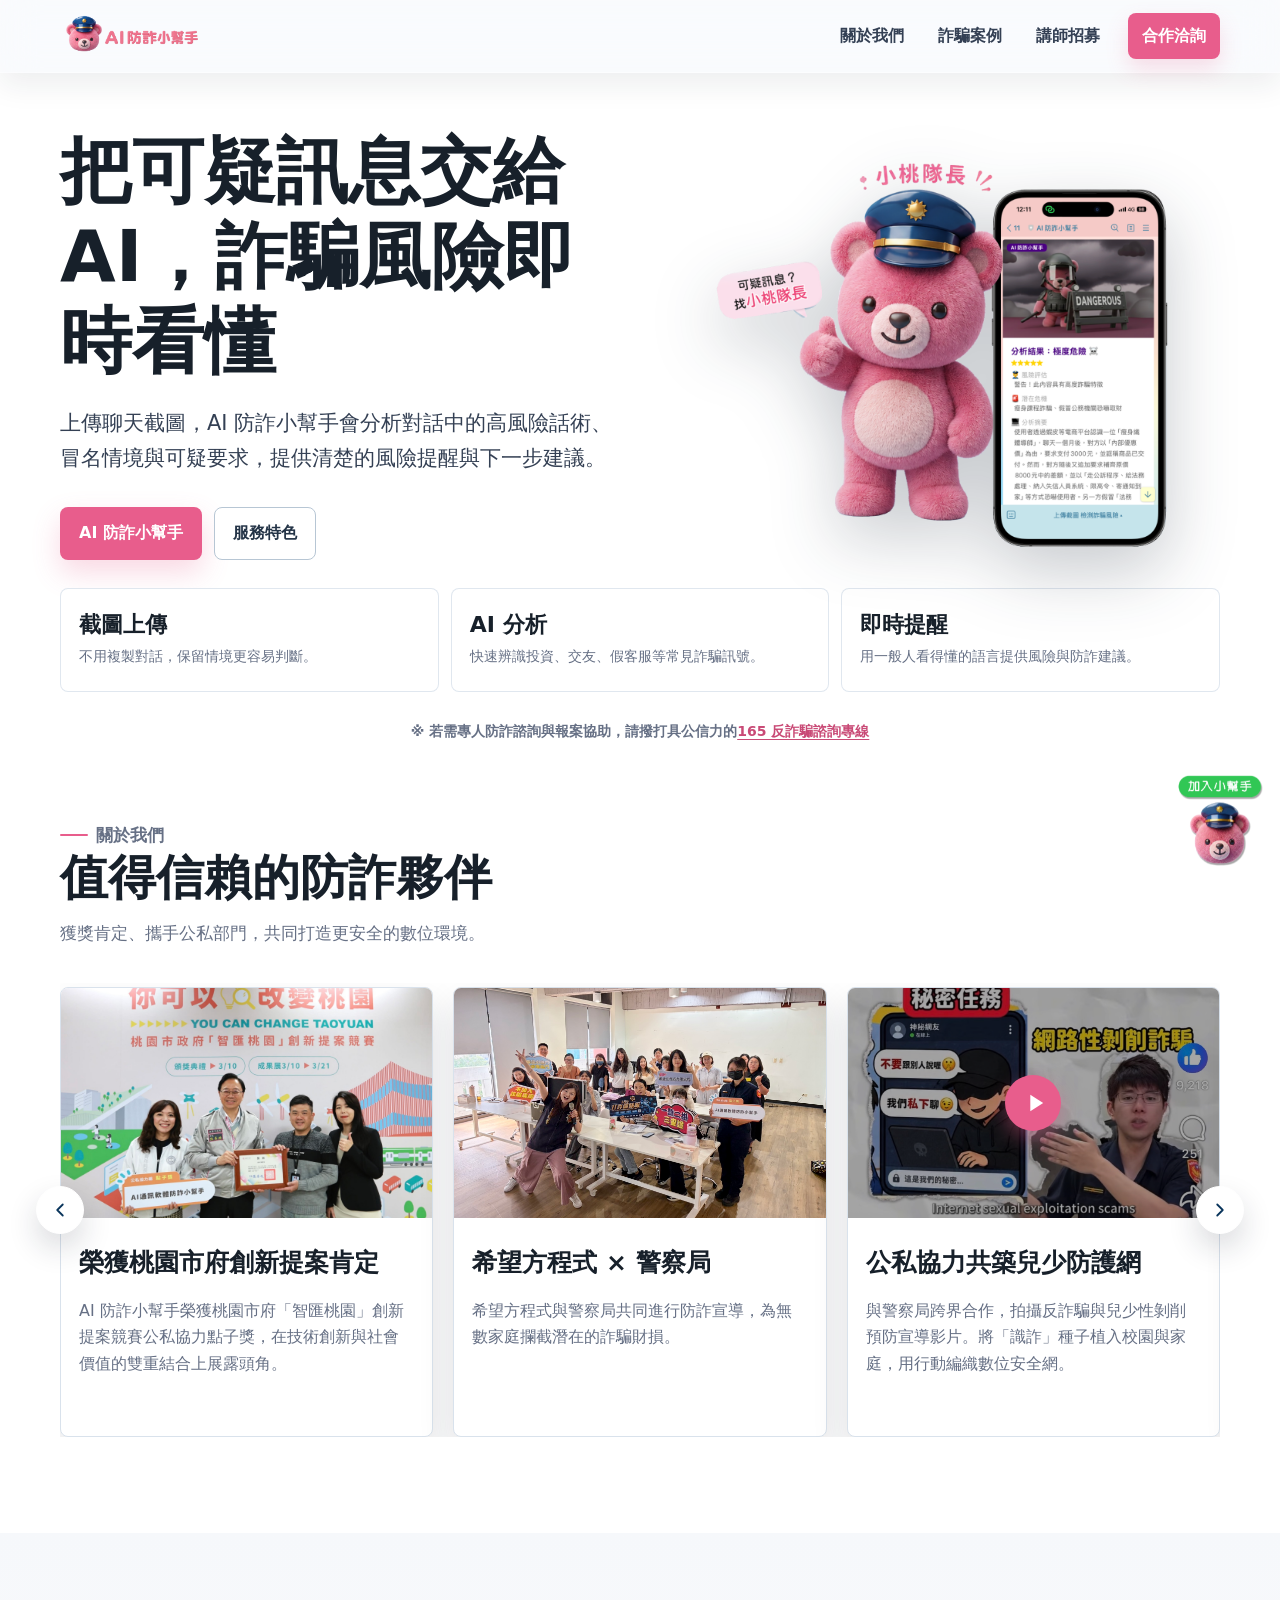
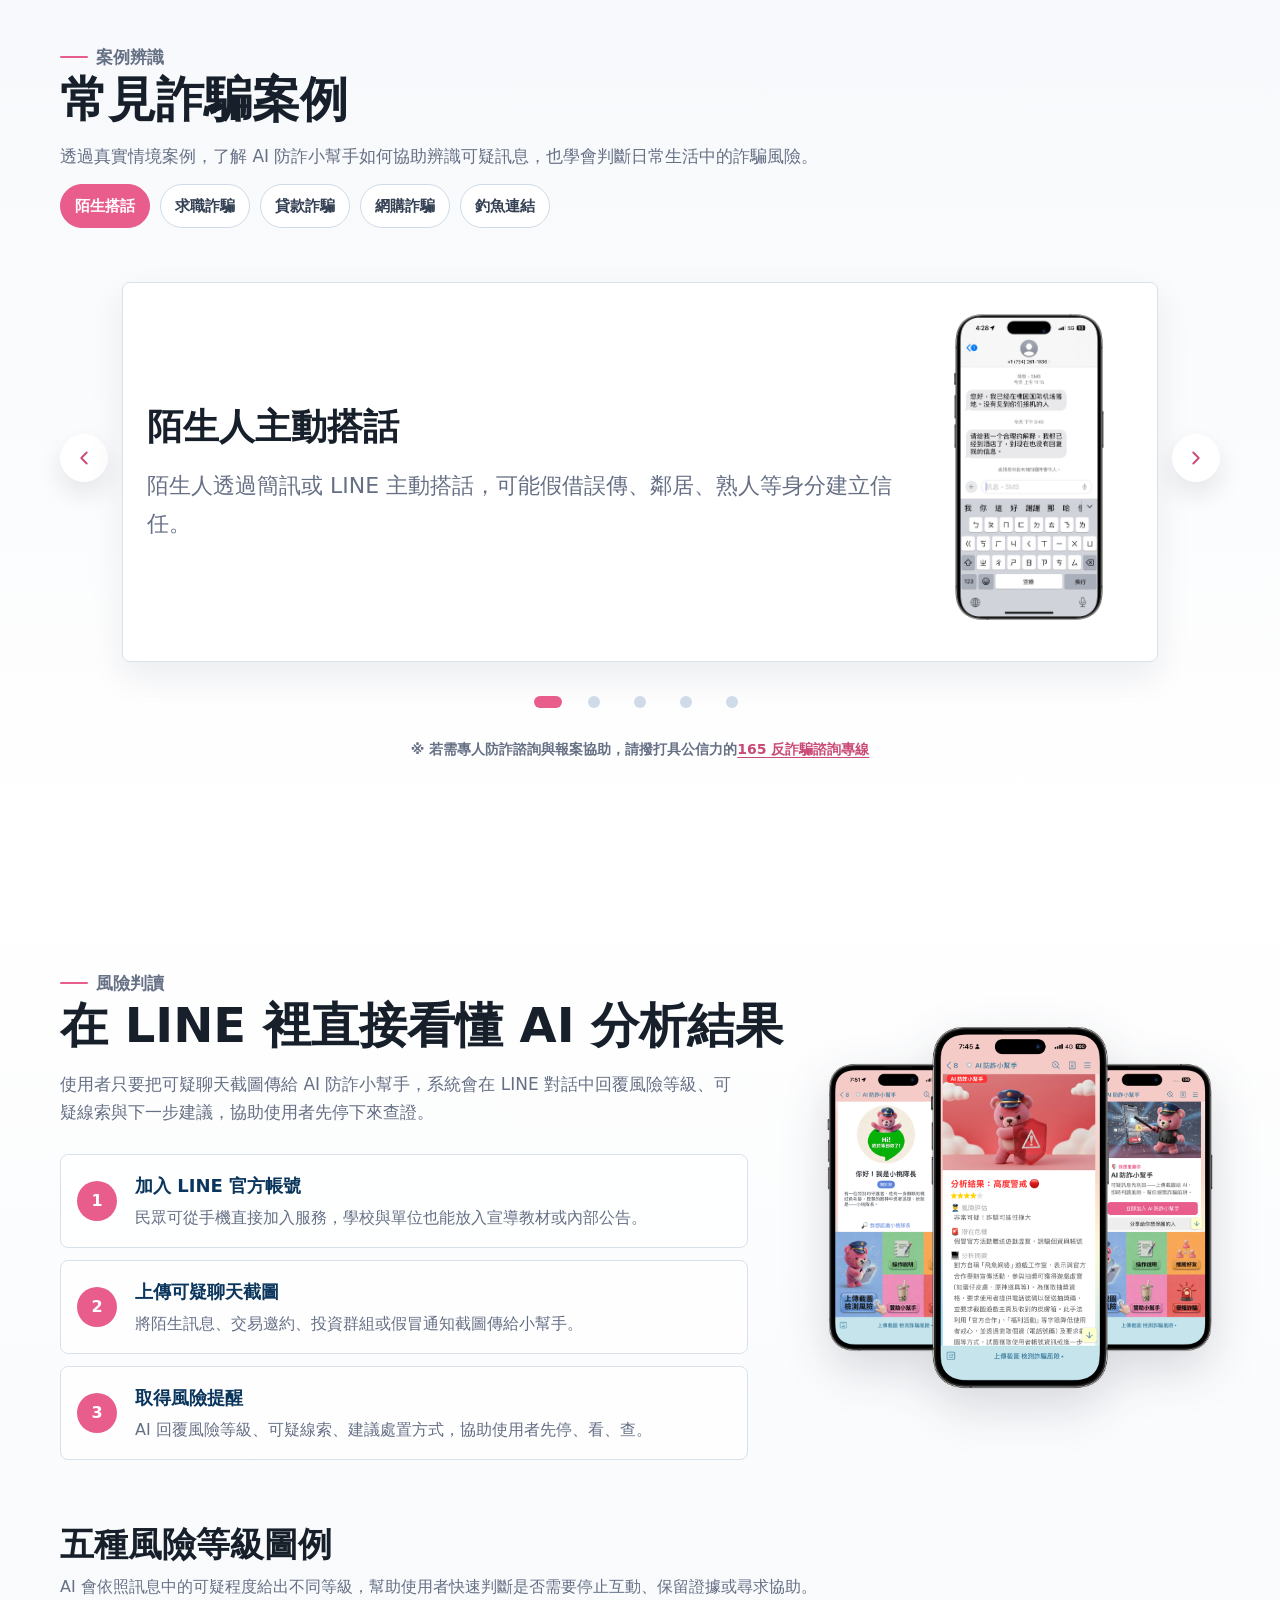
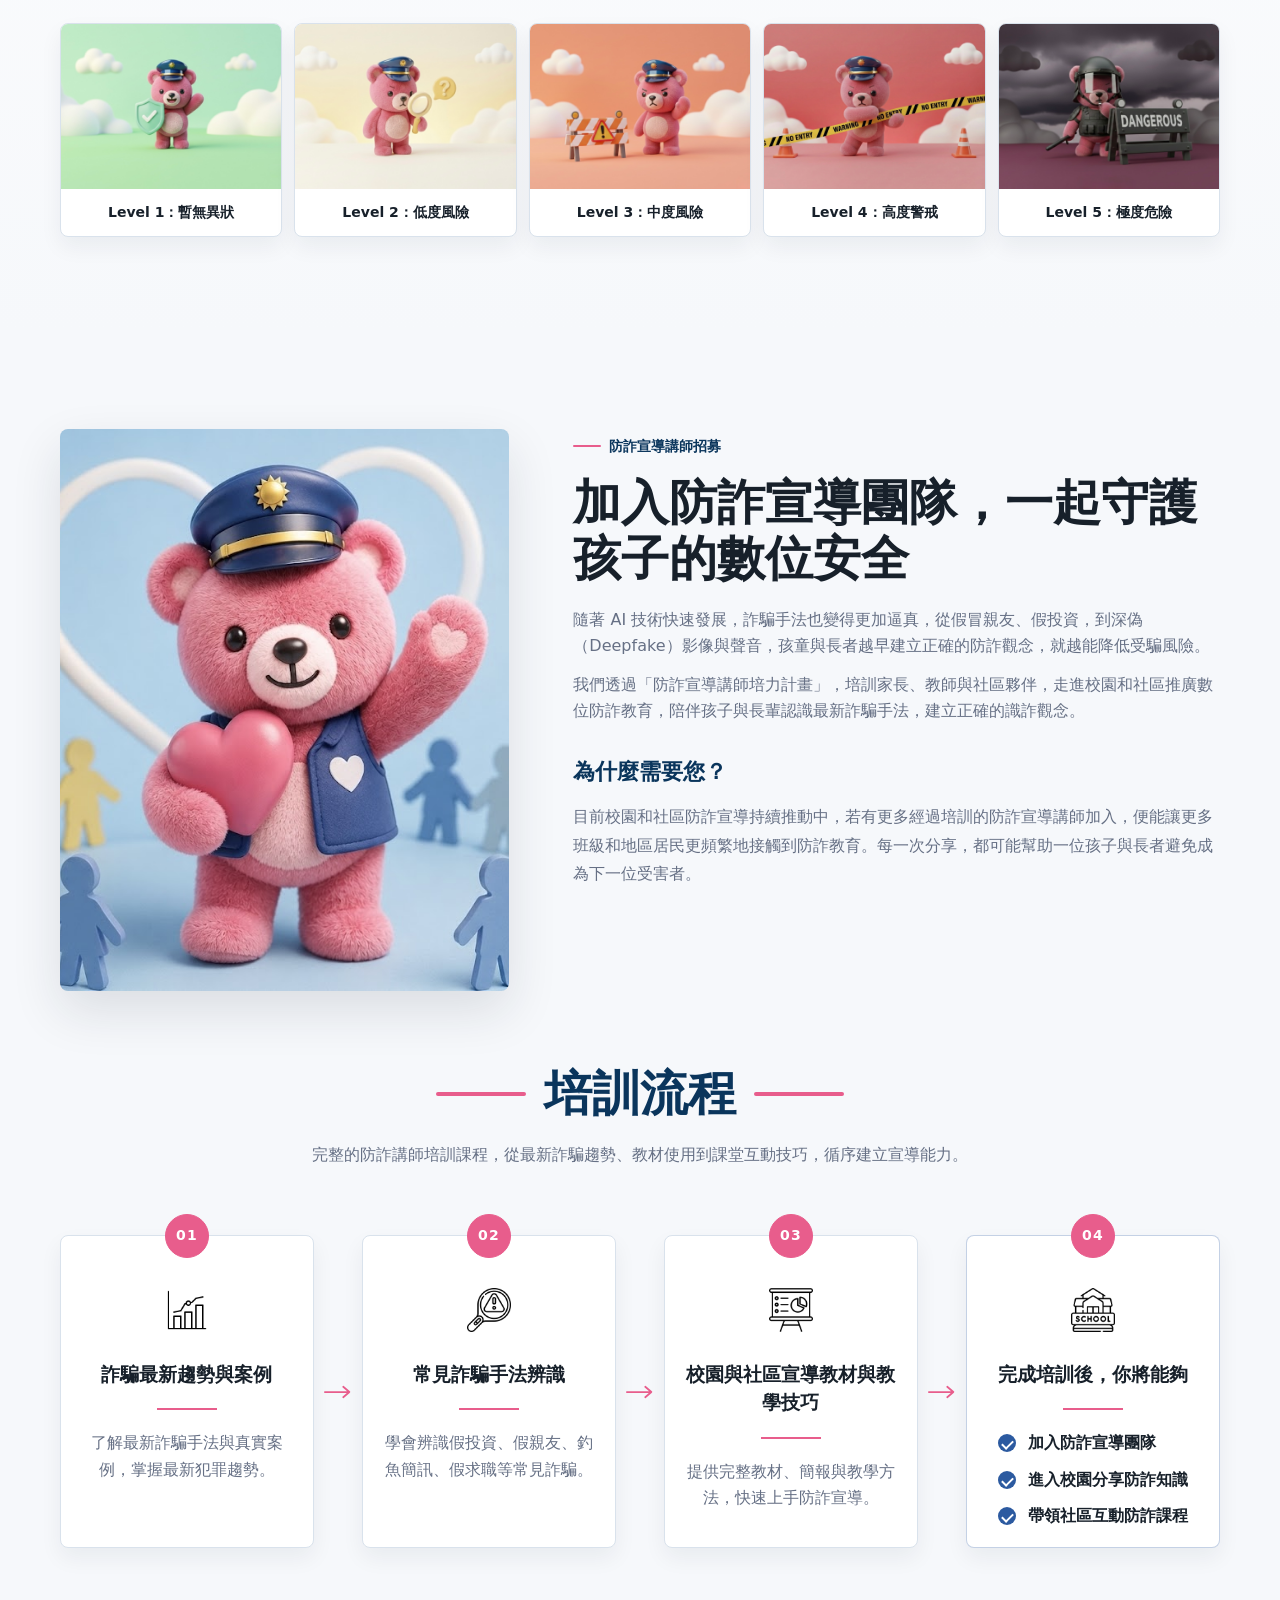
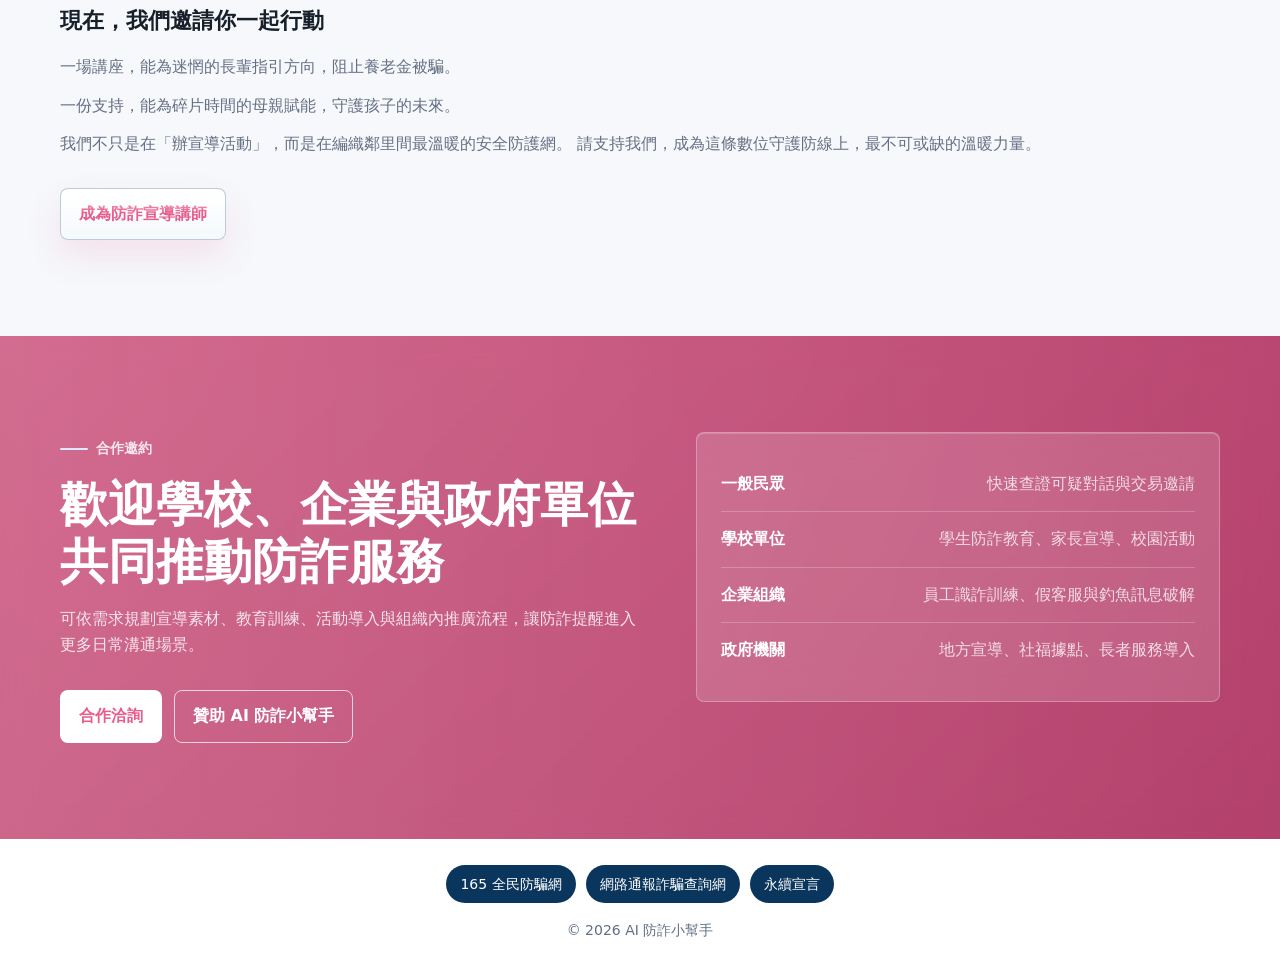
==== commit 55e25397: "Update index.html" ====
--- a/index.html
+++ b/index.html
@@ -576,6 +576,22 @@
       const nextButton = document.querySelector('[data-carousel="next"]');
 
       if (track && previousButton && nextButton) {
+        // 🎯 請在這裡「插入」以下隨機排序程式碼 👇
+        // -------------------------------------------------------------
+        const initialCards = Array.from(track.querySelectorAll(".about-card"));
+        
+        // 使用 Fisher-Yates 經典洗牌演算法，確保每一張卡片出現的機率絕對隨機平等
+        for (let i = initialCards.length - 1; i > 0; i--) {
+          const j = Math.floor(Math.random() * (i + 1));
+          // 陣列元素交換位置
+          const temp = initialCards[i];
+          initialCards[i] = initialCards[j];
+          initialCards[j] = temp;
+        }
+        
+        // 將洗牌後全新順序的卡片，重新依序附加回 HTML 軌道中
+        initialCards.forEach(card => track.appendChild(card));
+        // -------------------------------------------------------------
         const cards = Array.from(track.querySelectorAll(".about-card"));
         const carouselStage = track.closest(".carousel-stage");
         const reduceMotion = window.matchMedia("(prefers-reduced-motion: reduce)");
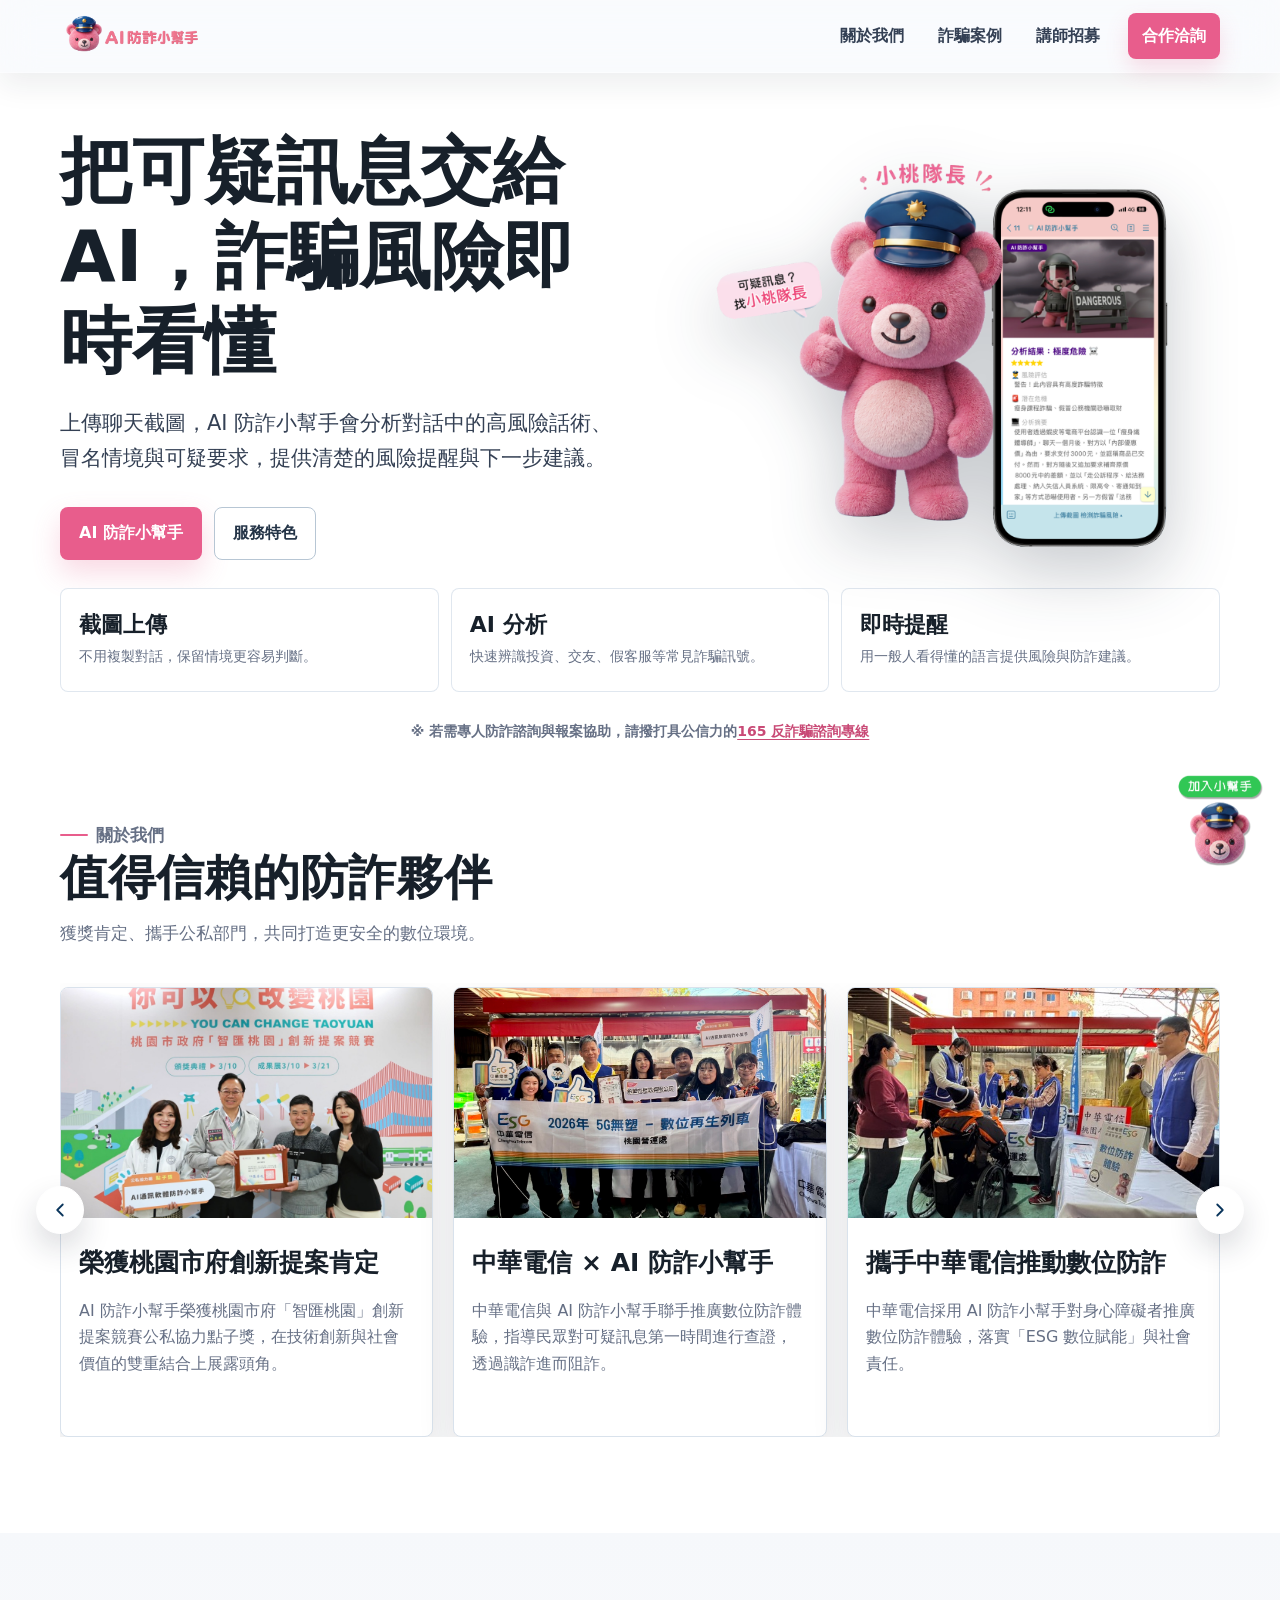
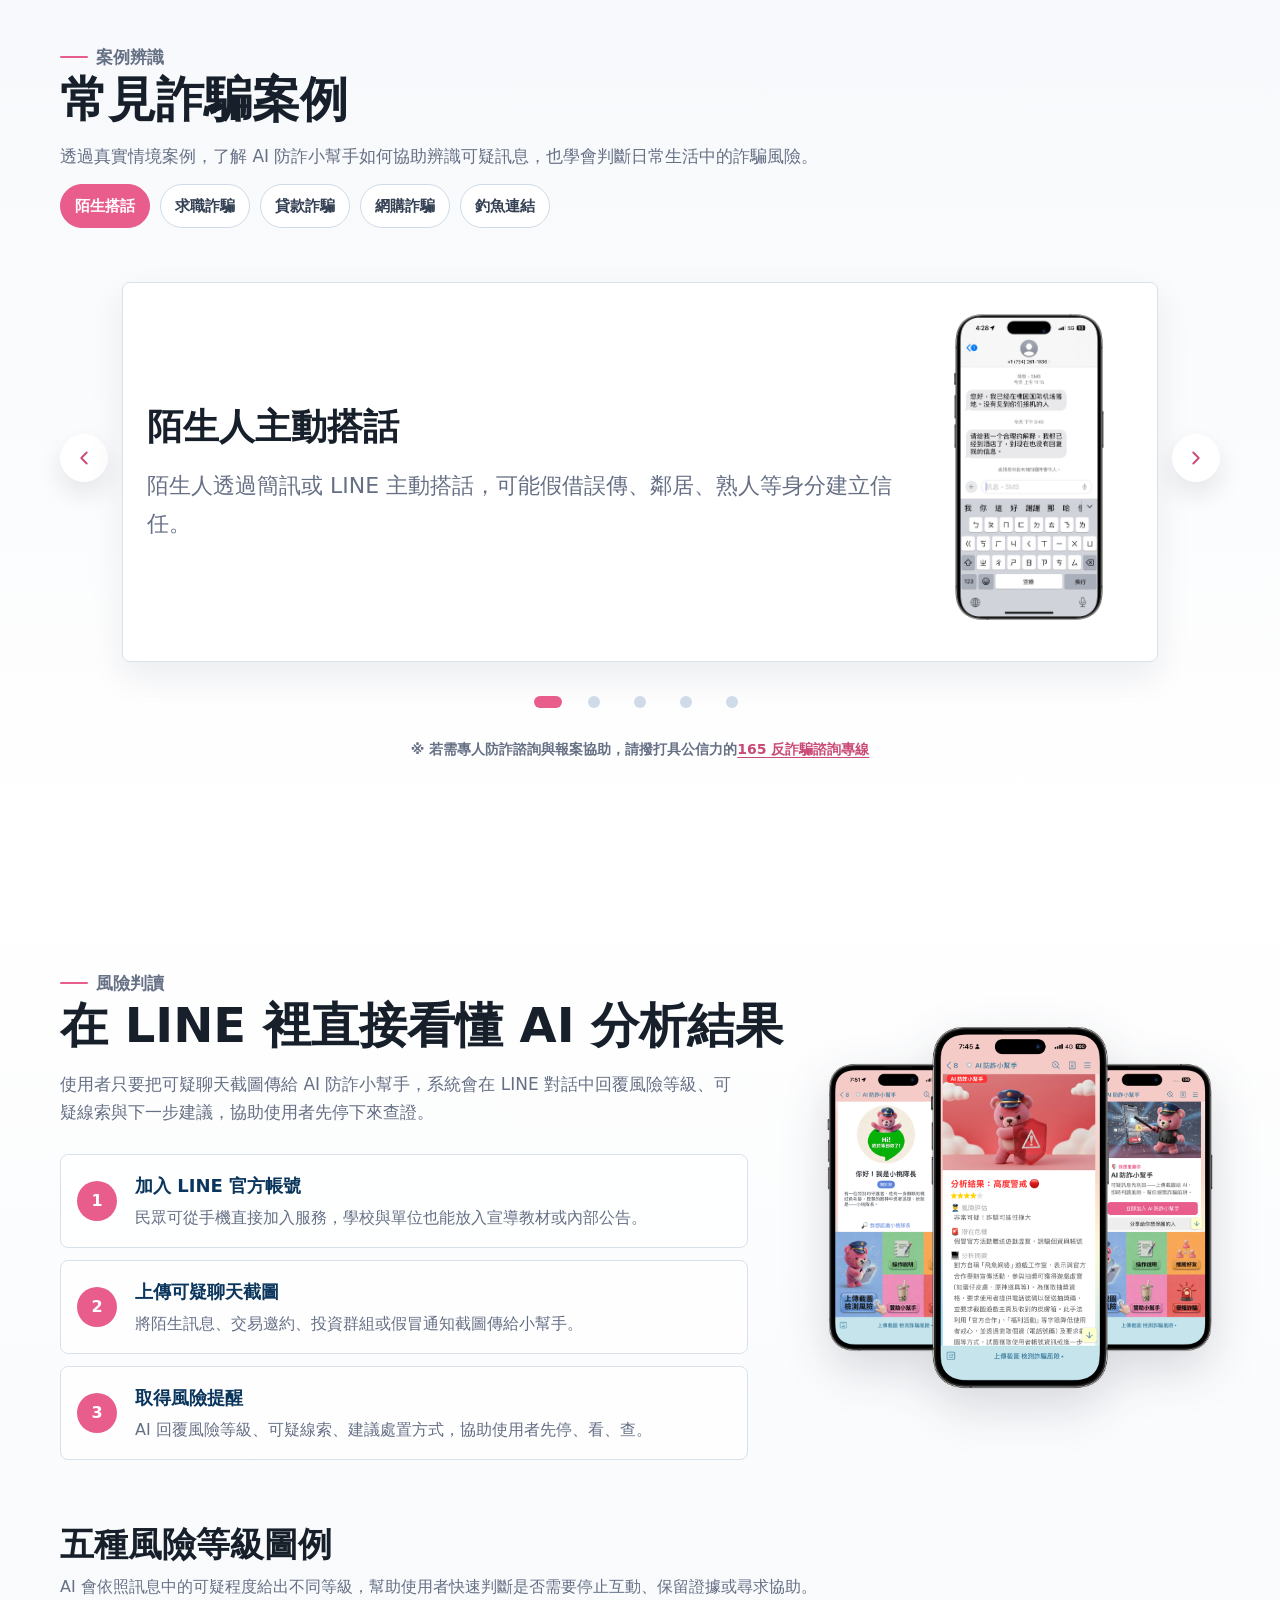
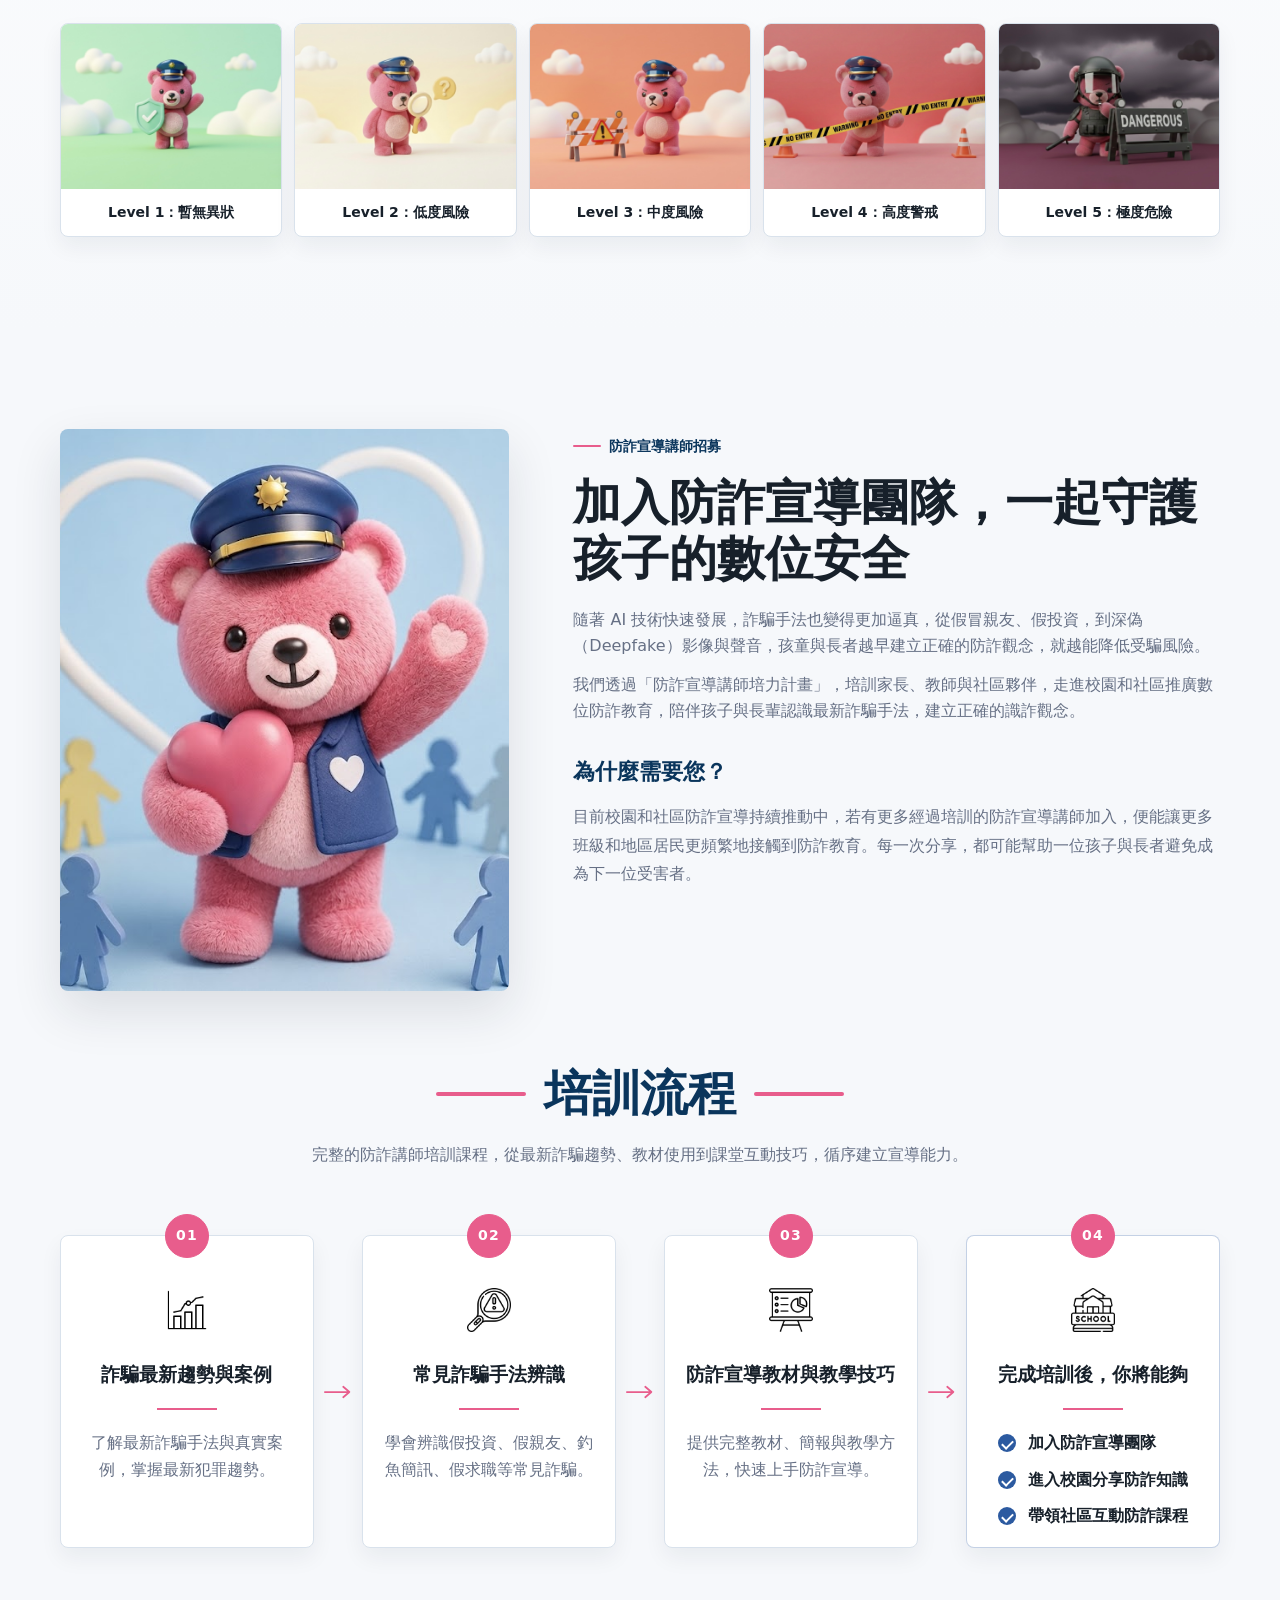
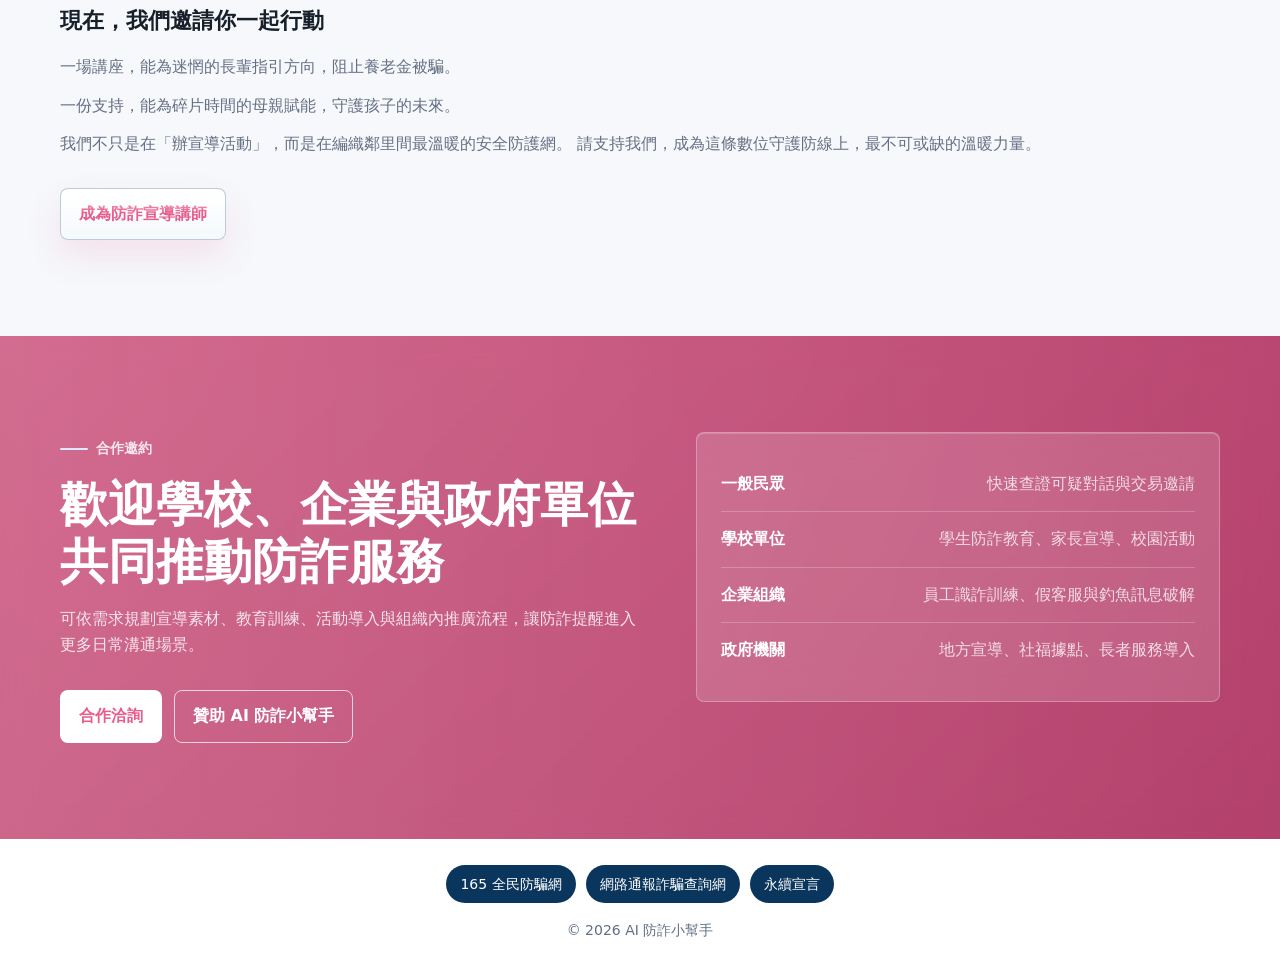
==== commit 382db56b: "Update index.html" ====
--- a/index.html
+++ b/index.html
@@ -464,7 +464,7 @@
                     <span class="training-step-number">03</span>
                     <img class="training-step-icon" src="img/icon/ppt.png" alt="" aria-hidden="true" loading="lazy">
                   </div>
-                  <h4>校園與社區宣導教材與教學技巧</h4>
+                  <h4>防詐宣導教材與教學技巧</h4>
                   <p>提供完整教材、簡報與教學方法，快速上手防詐宣導。</p>
                 </article>
                 <div class="training-flow-arrow" aria-hidden="true">
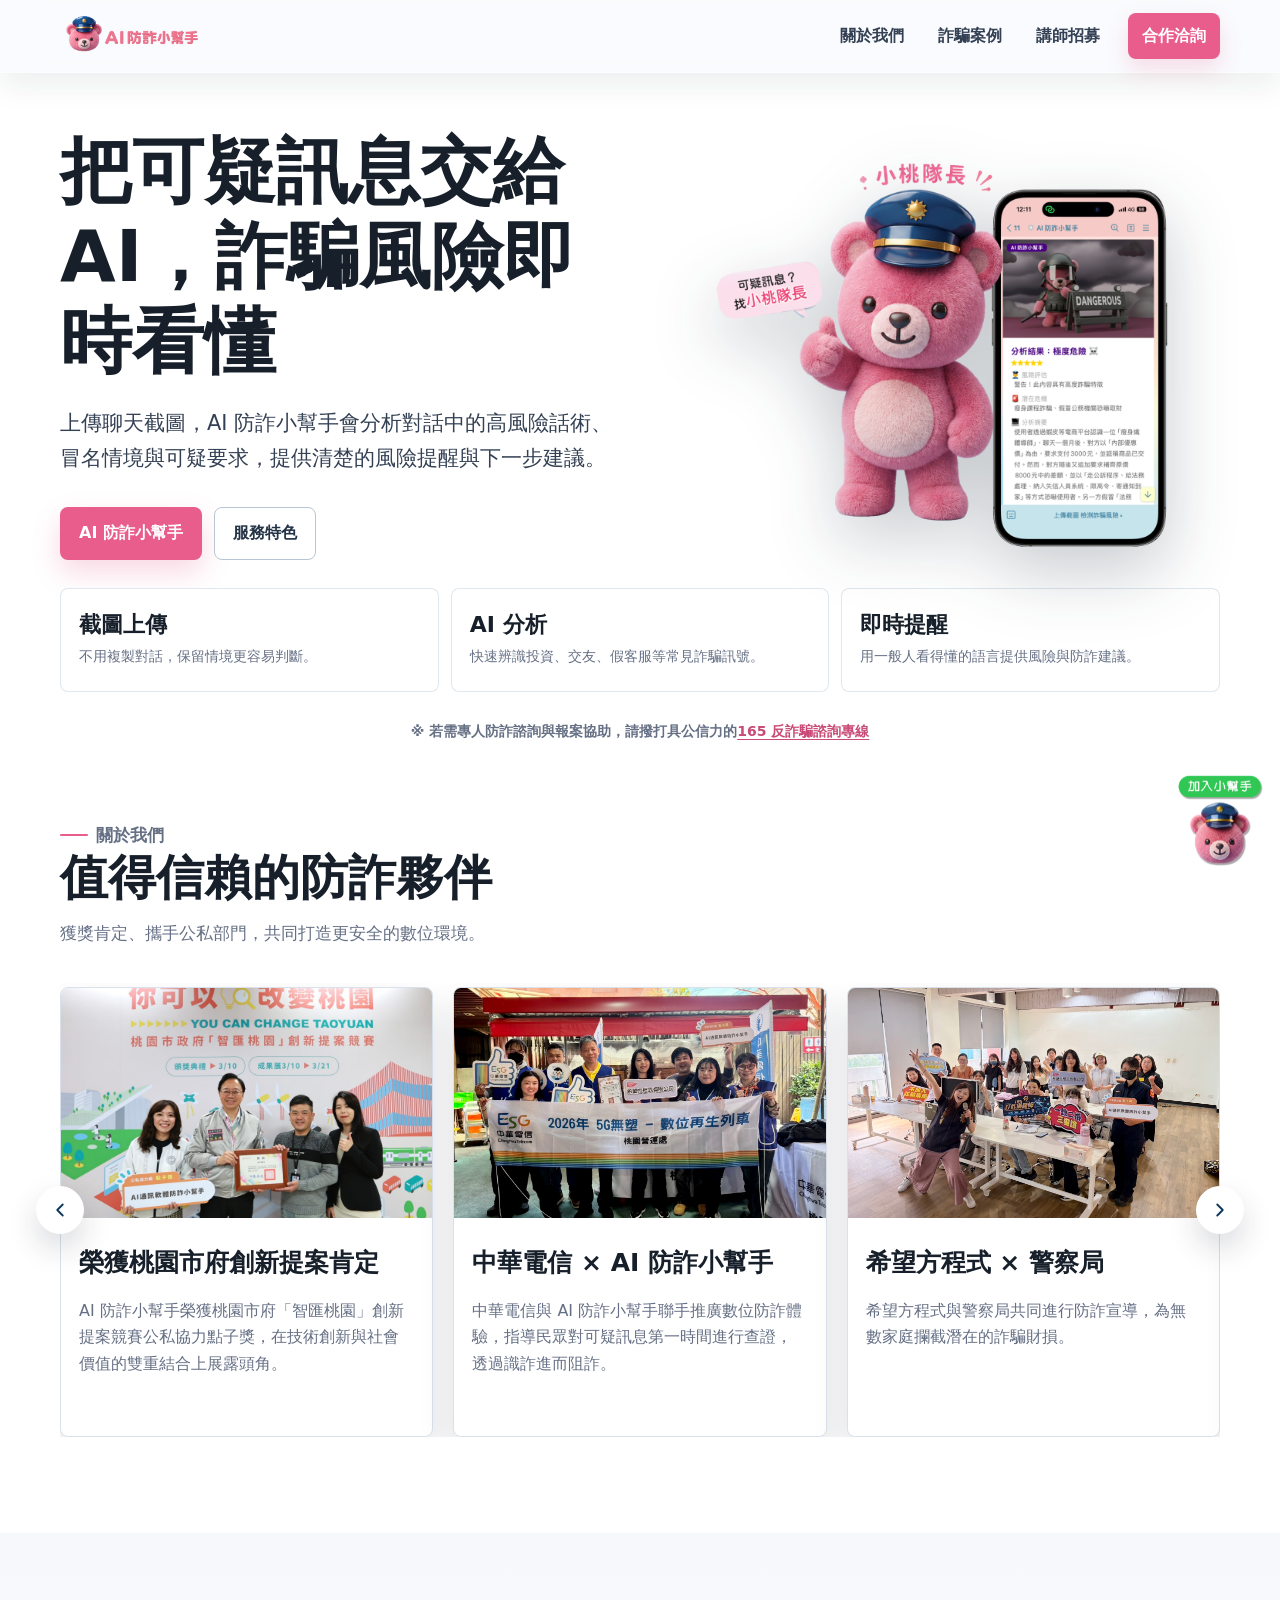
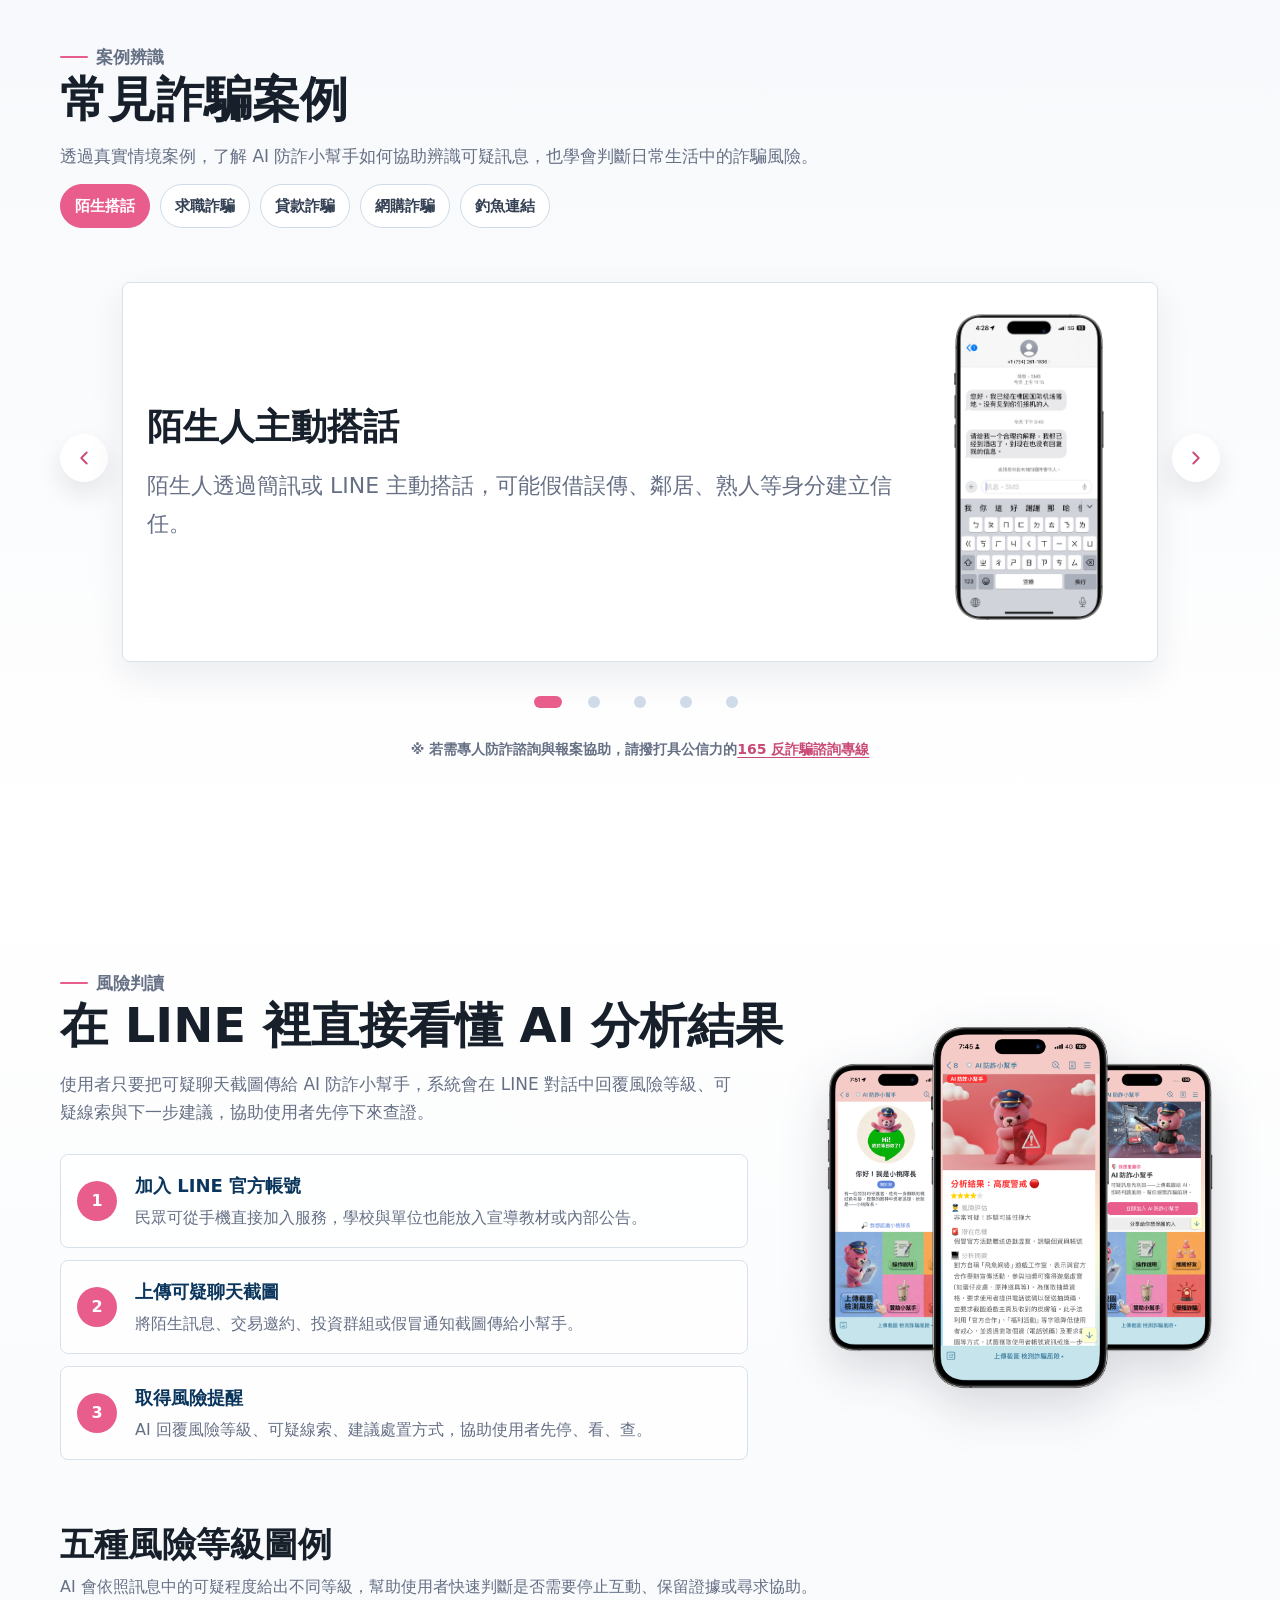
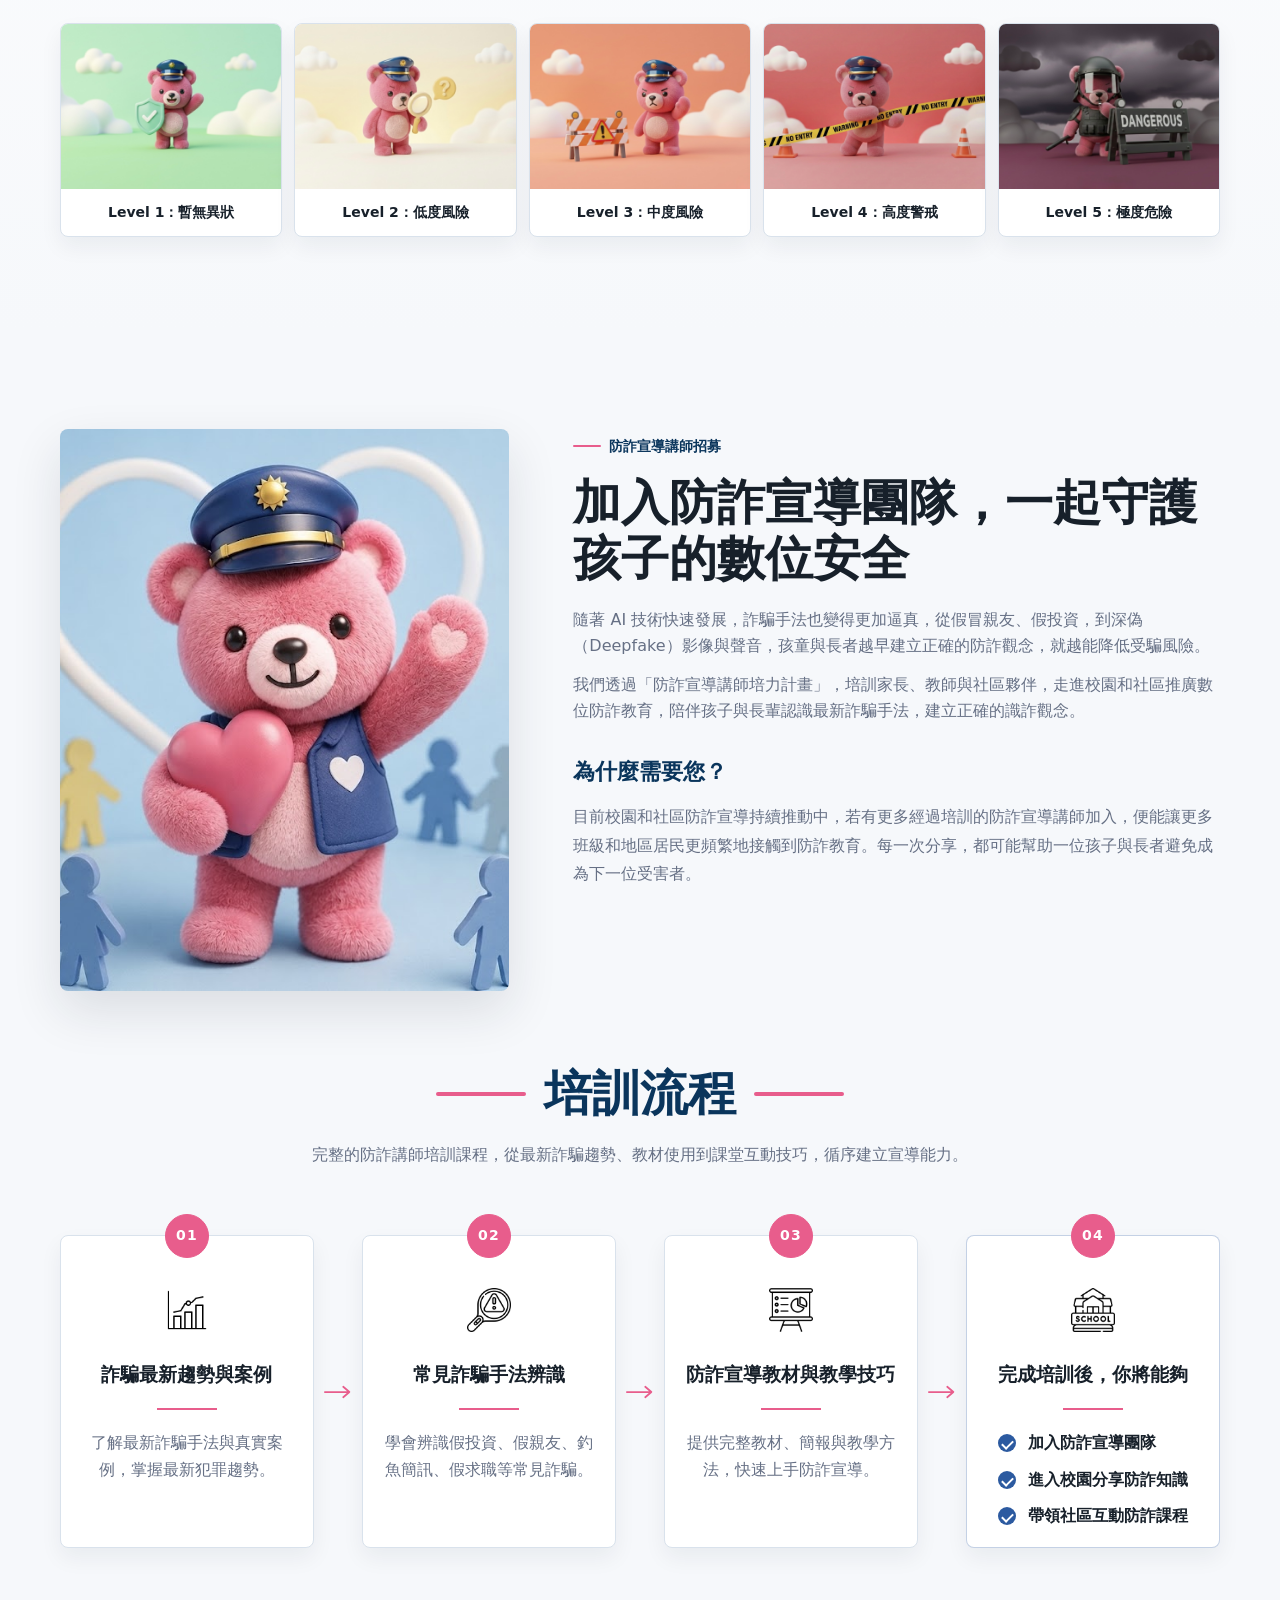
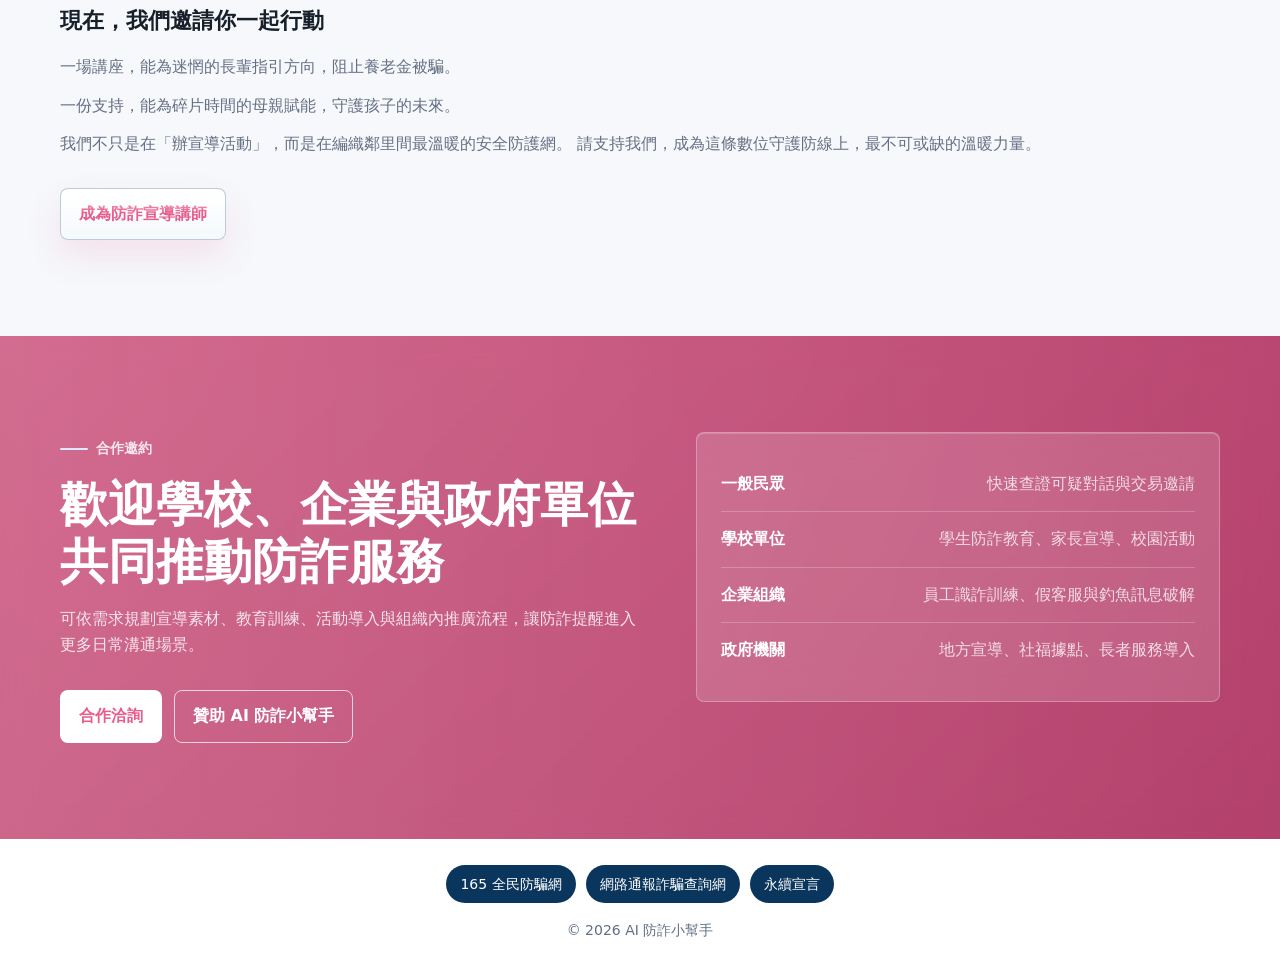
==== commit e11b0957: "Update index.html" ====
--- a/index.html
+++ b/index.html
@@ -13,15 +13,15 @@
     <!-- Open Graph / Facebook / LINE 分享標籤 -->
     <meta property="og:type" content="website" />
     <meta property="og:url" content="https://info.antiscam.tw/" />
-    <meta property="og:title" content="AI 防詐小幫手｜LINE 即時防詐服務" />
-    <meta property="og:description" content="上傳聊天截圖，由 AI 與小桃隊長即時分析對話中的詐騙風險、可疑話術與冒名情境，提供清楚的風險提醒與下一步防詐建議。" />
+    <meta property="og:title" content="AI 小桃隊長你的AI防詐小幫手｜LINE 即時防詐服務" />
+    <meta property="og:description" content="上傳聊天截圖，由小桃隊長你的AI防詐小幫手即時分析對話中的詐騙風險、可疑話術與冒名情境，提供清楚的風險提醒與下一步防詐建議。" />
     <meta property="og:image" content="https://info.antiscam.tw/img/og-image.jpg" />
-    <meta property="og:site_name" content="AI 防詐小幫手" />
+    <meta property="og:site_name" content="小桃隊長你的AI防詐小幫手" />
 
     <!-- Twitter 標籤 -->
     <meta name="twitter:card" content="summary_large_image" />
-    <meta name="twitter:title" content="AI 防詐小幫手｜LINE 即時防詐服務" />
-    <meta name="twitter:description" content="上傳聊天截圖，由 AI 與小桃隊長即時分析對話中的詐騙風險，提供清楚的防詐建議。" />
+    <meta name="twitter:title" content="小桃隊長你的AI防詐小幫手｜LINE 即時防詐服務｜LINE 即時防詐服務" />
+    <meta name="twitter:description" content="上傳聊天截圖，由小桃隊長你的AI防詐小幫手即時分析對話中的詐騙風險，提供清楚的防詐建議。" />
     <meta name="twitter:image" content="https://info.antiscam.tw/img/og-image.jpg" />
 
     <!-- 結構化資料 (Schema.org) - 宣告軟體服務與發行組織 -->
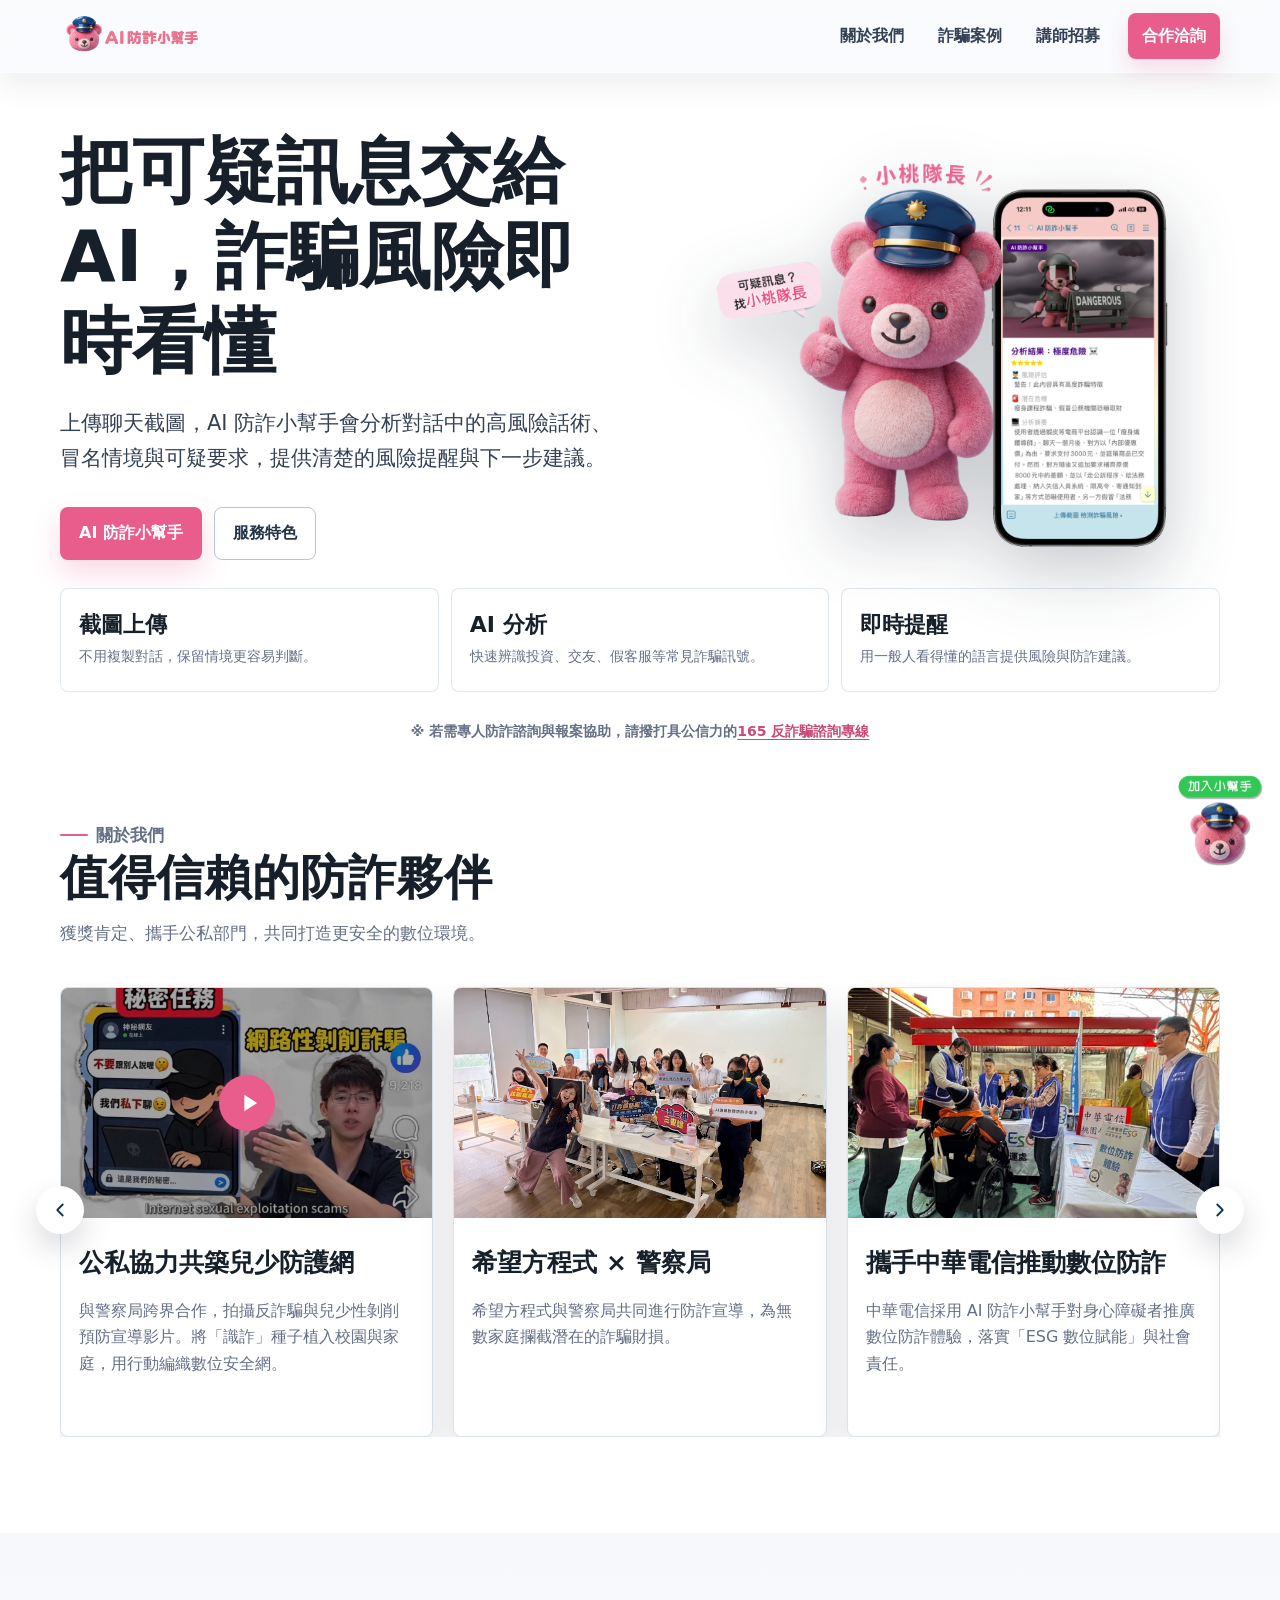
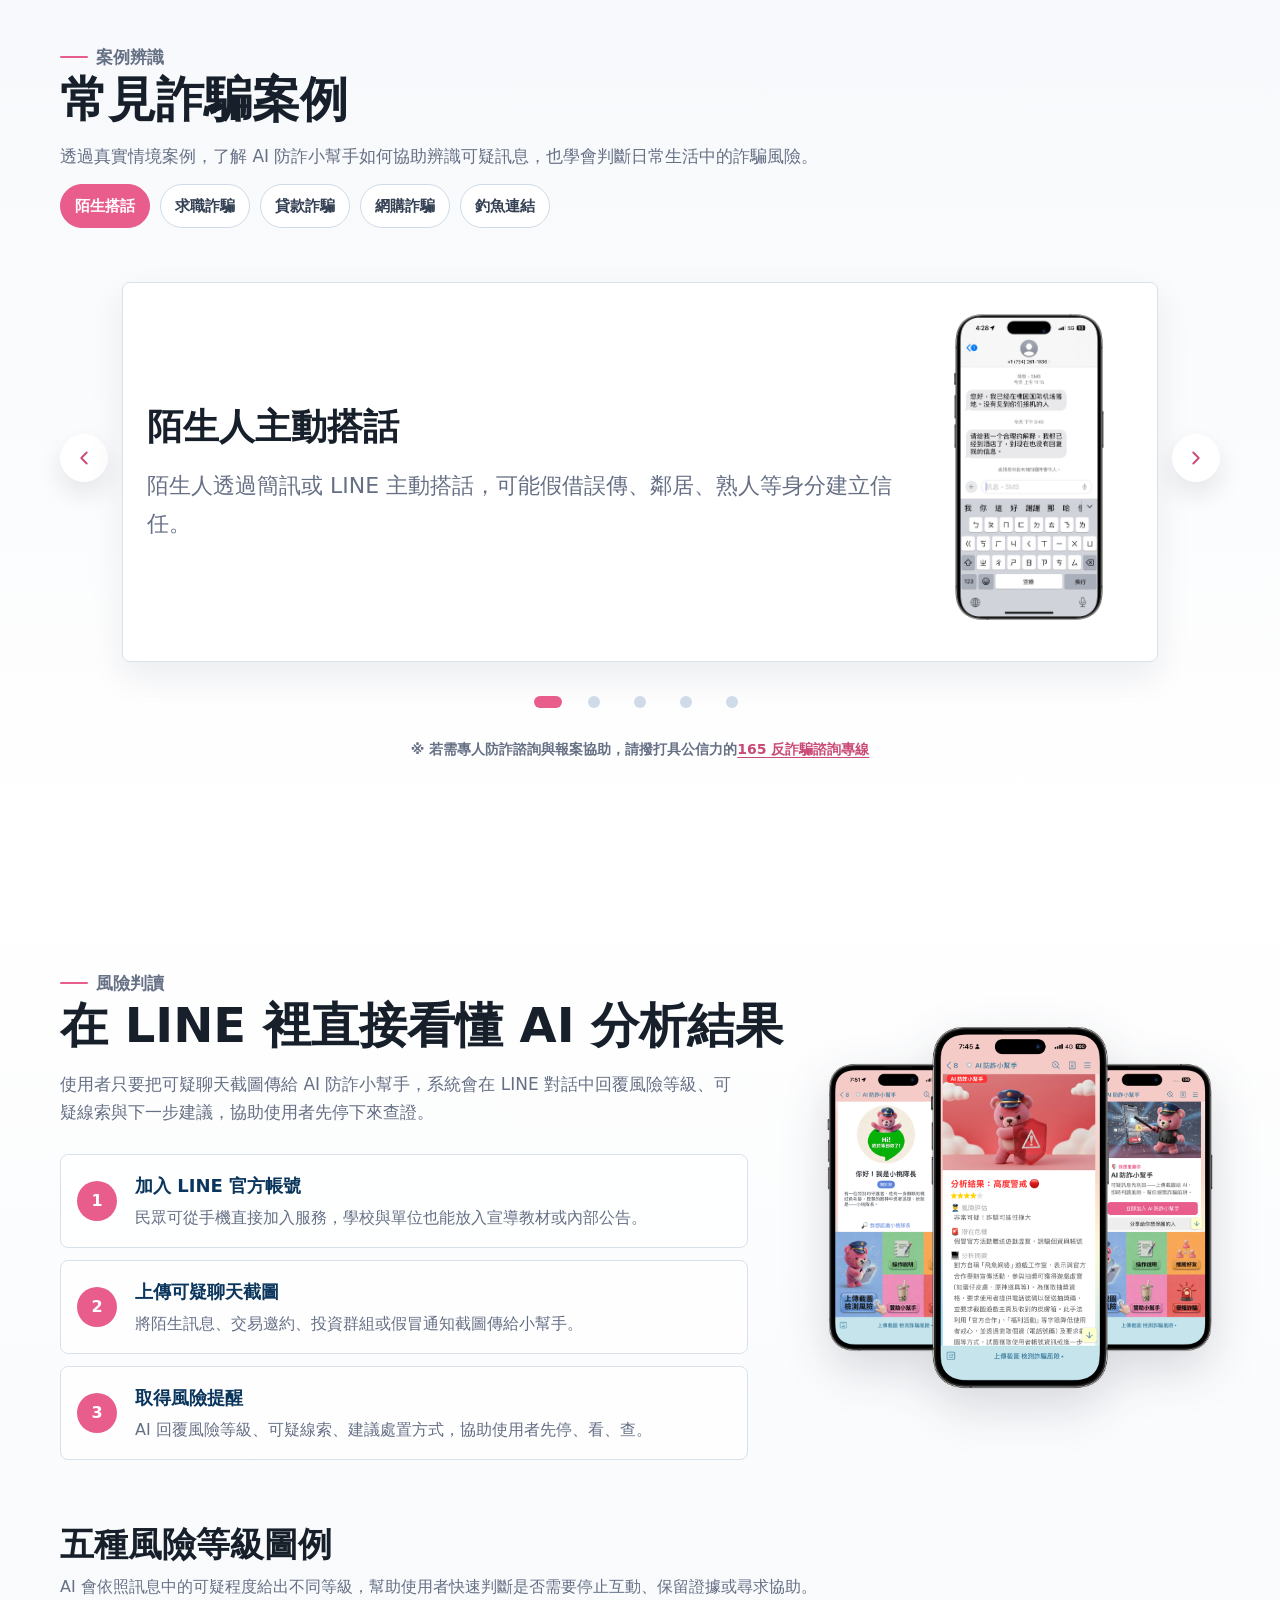
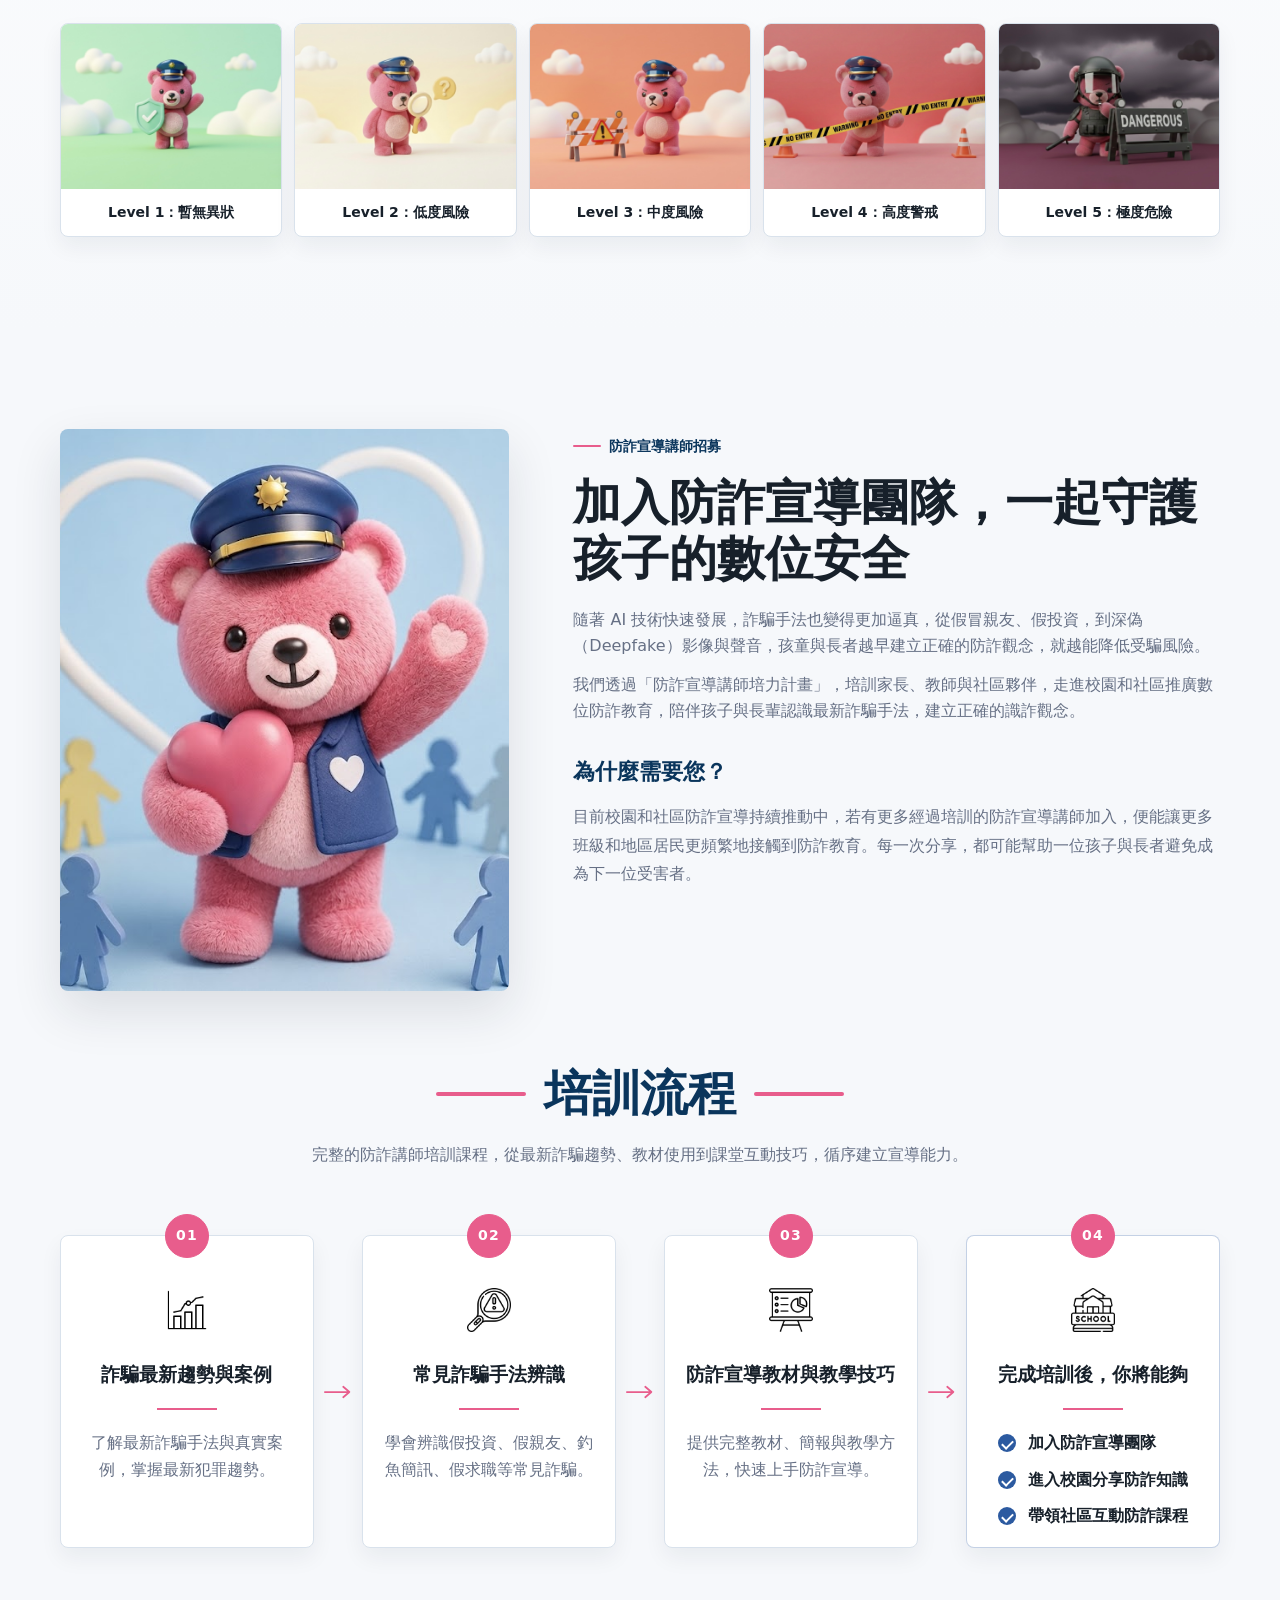
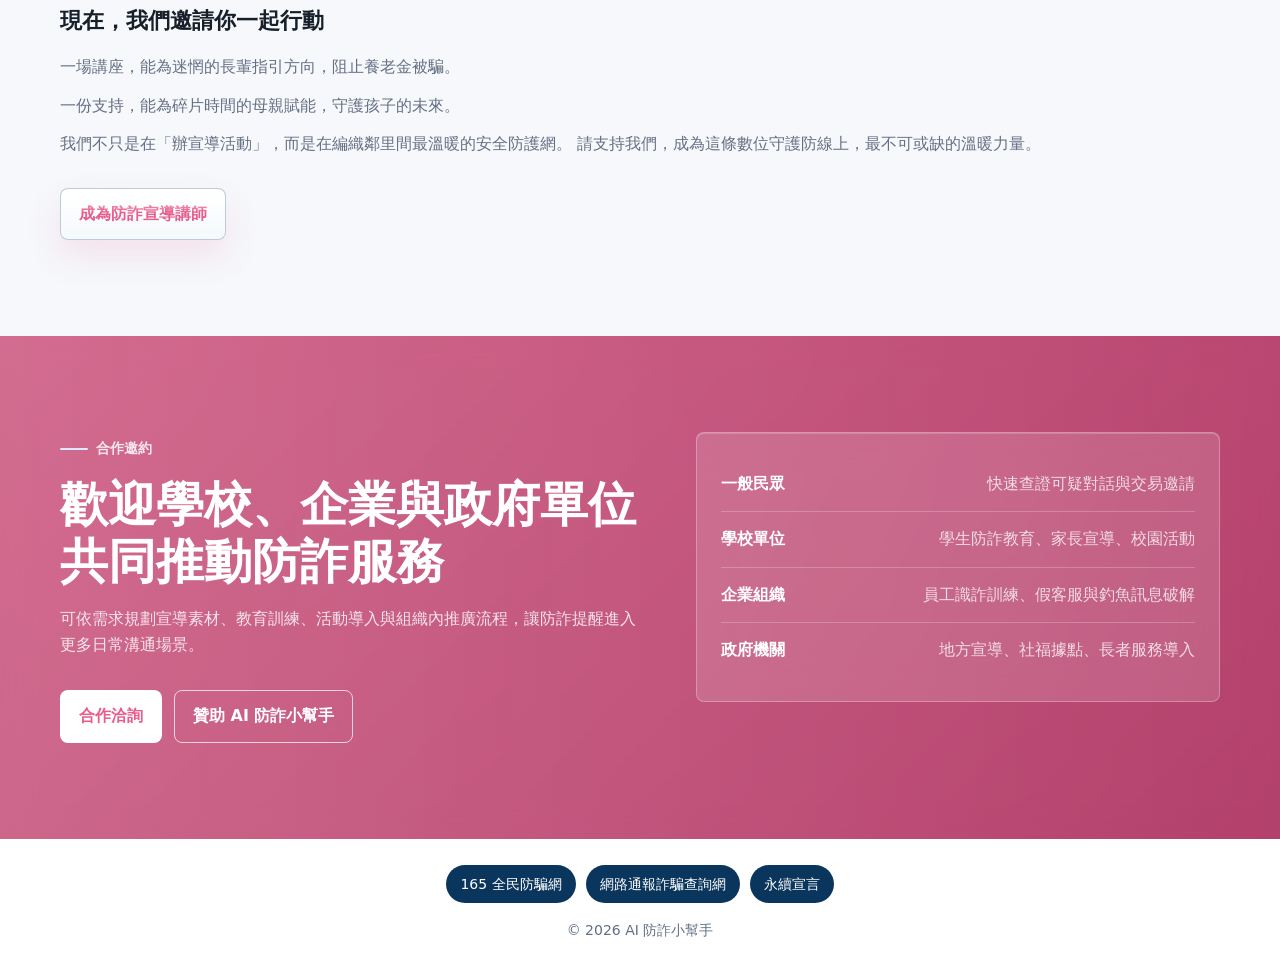
==== commit 11bed45f: "Update index.html" ====
--- a/index.html
+++ b/index.html
@@ -13,15 +13,15 @@
     <!-- Open Graph / Facebook / LINE 分享標籤 -->
     <meta property="og:type" content="website" />
     <meta property="og:url" content="https://info.antiscam.tw/" />
-    <meta property="og:title" content="AI 小桃隊長你的AI防詐小幫手｜LINE 即時防詐服務" />
-    <meta property="og:description" content="上傳聊天截圖，由小桃隊長你的AI防詐小幫手即時分析對話中的詐騙風險、可疑話術與冒名情境，提供清楚的風險提醒與下一步防詐建議。" />
+    <meta property="og:title" content="AI 小桃隊長－你的AI防詐小幫手｜LINE 即時防詐服務" />
+    <meta property="og:description" content="上傳聊天截圖，由小桃隊長－你的AI防詐小幫手即時分析對話中的詐騙風險、可疑話術與冒名情境，提供清楚的風險提醒與下一步防詐建議。" />
     <meta property="og:image" content="https://info.antiscam.tw/img/og-image.jpg" />
-    <meta property="og:site_name" content="小桃隊長你的AI防詐小幫手" />
+    <meta property="og:site_name" content="小桃隊長－你的AI防詐小幫手" />
 
     <!-- Twitter 標籤 -->
     <meta name="twitter:card" content="summary_large_image" />
-    <meta name="twitter:title" content="小桃隊長你的AI防詐小幫手｜LINE 即時防詐服務｜LINE 即時防詐服務" />
-    <meta name="twitter:description" content="上傳聊天截圖，由小桃隊長你的AI防詐小幫手即時分析對話中的詐騙風險，提供清楚的防詐建議。" />
+    <meta name="twitter:title" content="小桃隊長－你的AI防詐小幫｜LINE 即時防詐服務" />
+    <meta name="twitter:description" content="上傳聊天截圖，由小桃隊長－你的AI防詐小幫即時分析對話中的詐騙風險，提供清楚的防詐建議。" />
     <meta name="twitter:image" content="https://info.antiscam.tw/img/og-image.jpg" />
 
     <!-- 結構化資料 (Schema.org) - 宣告軟體服務與發行組織 -->
@@ -32,7 +32,7 @@
         "name": "AI 防詐小幫手",
         "applicationCategory": "UtilitiesApplication",
         "operatingSystem": "LINE",
-        "description": "提供 LINE 對話截圖分析，結合 AI 與小桃隊長即時辨識詐騙風險與防詐建議的 AI 輔助工具。",
+        "description": "提供 LINE 對話截圖分析，結合小桃隊長－你的AI防詐小幫即時辨識詐騙風險與防詐建議的 AI 輔助工具。",
         "publisher": {
           "@type": "Organization",
           "name": "希望方程式"
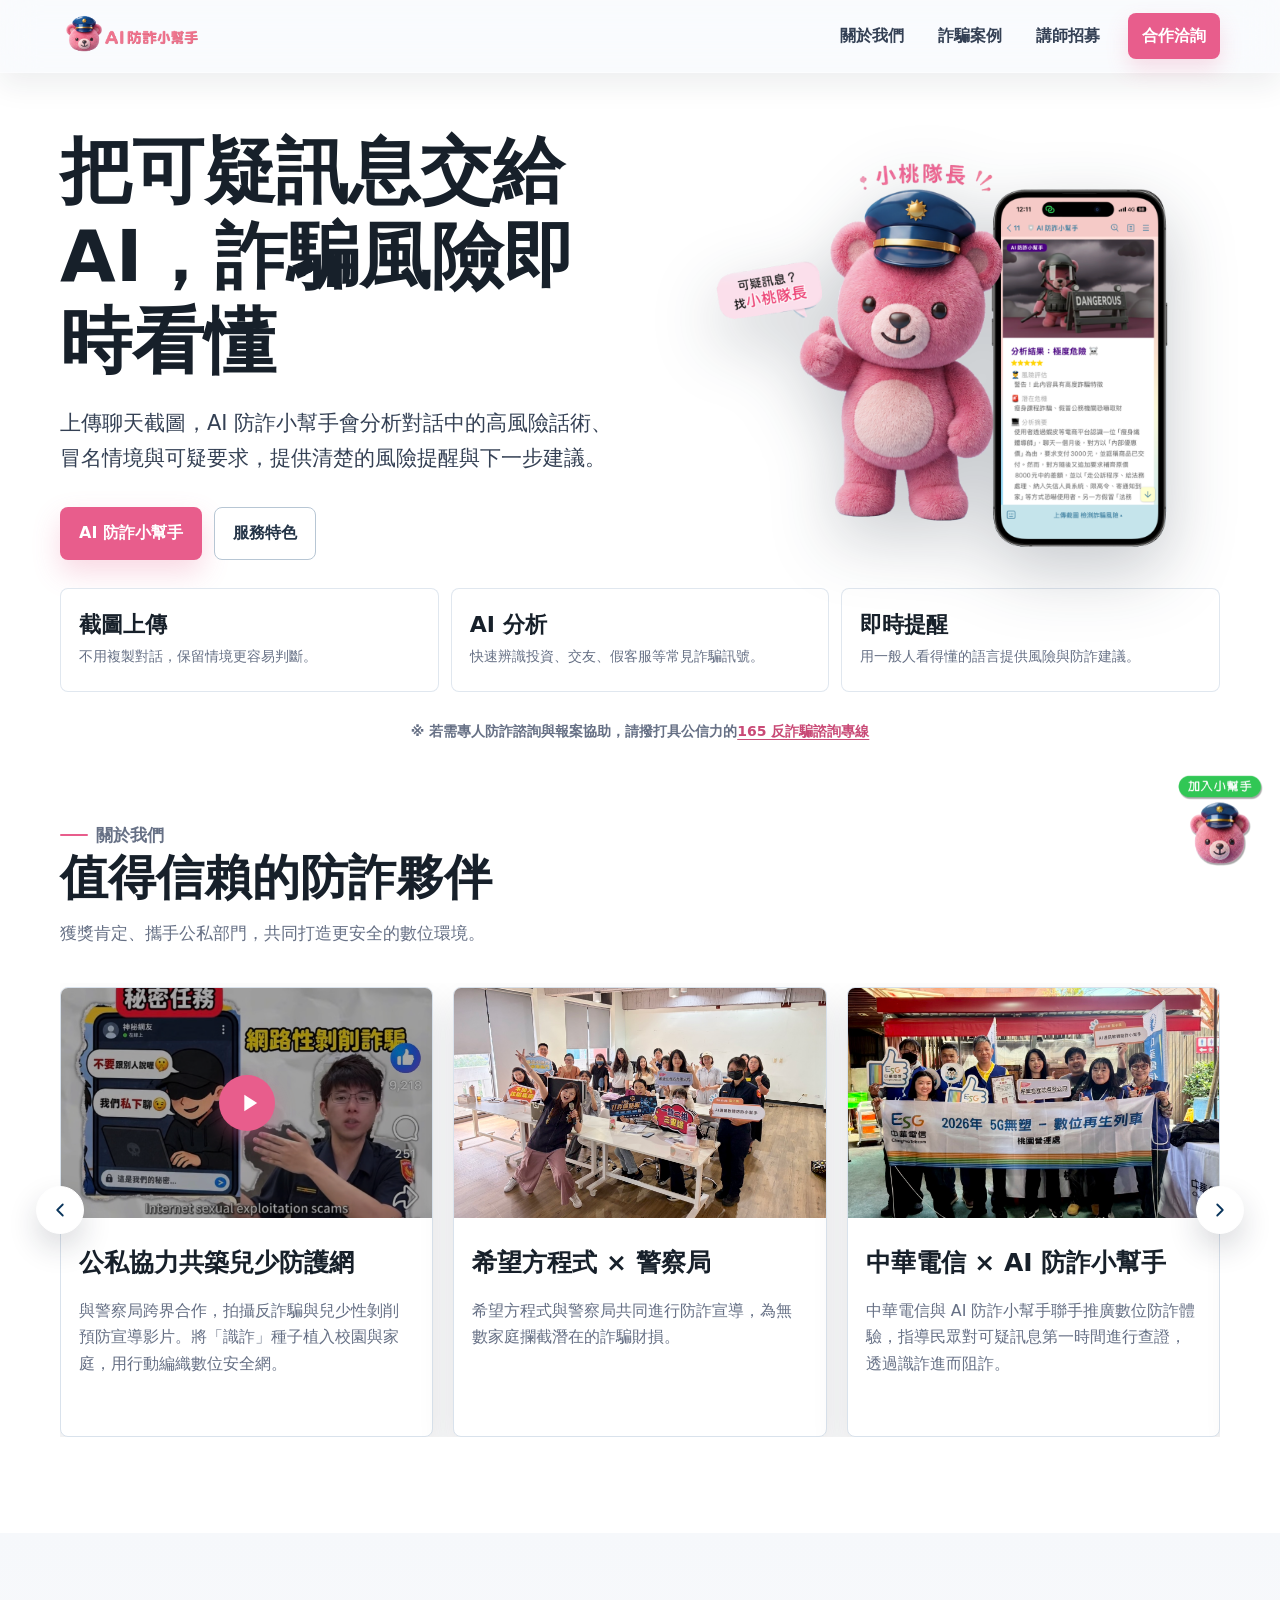
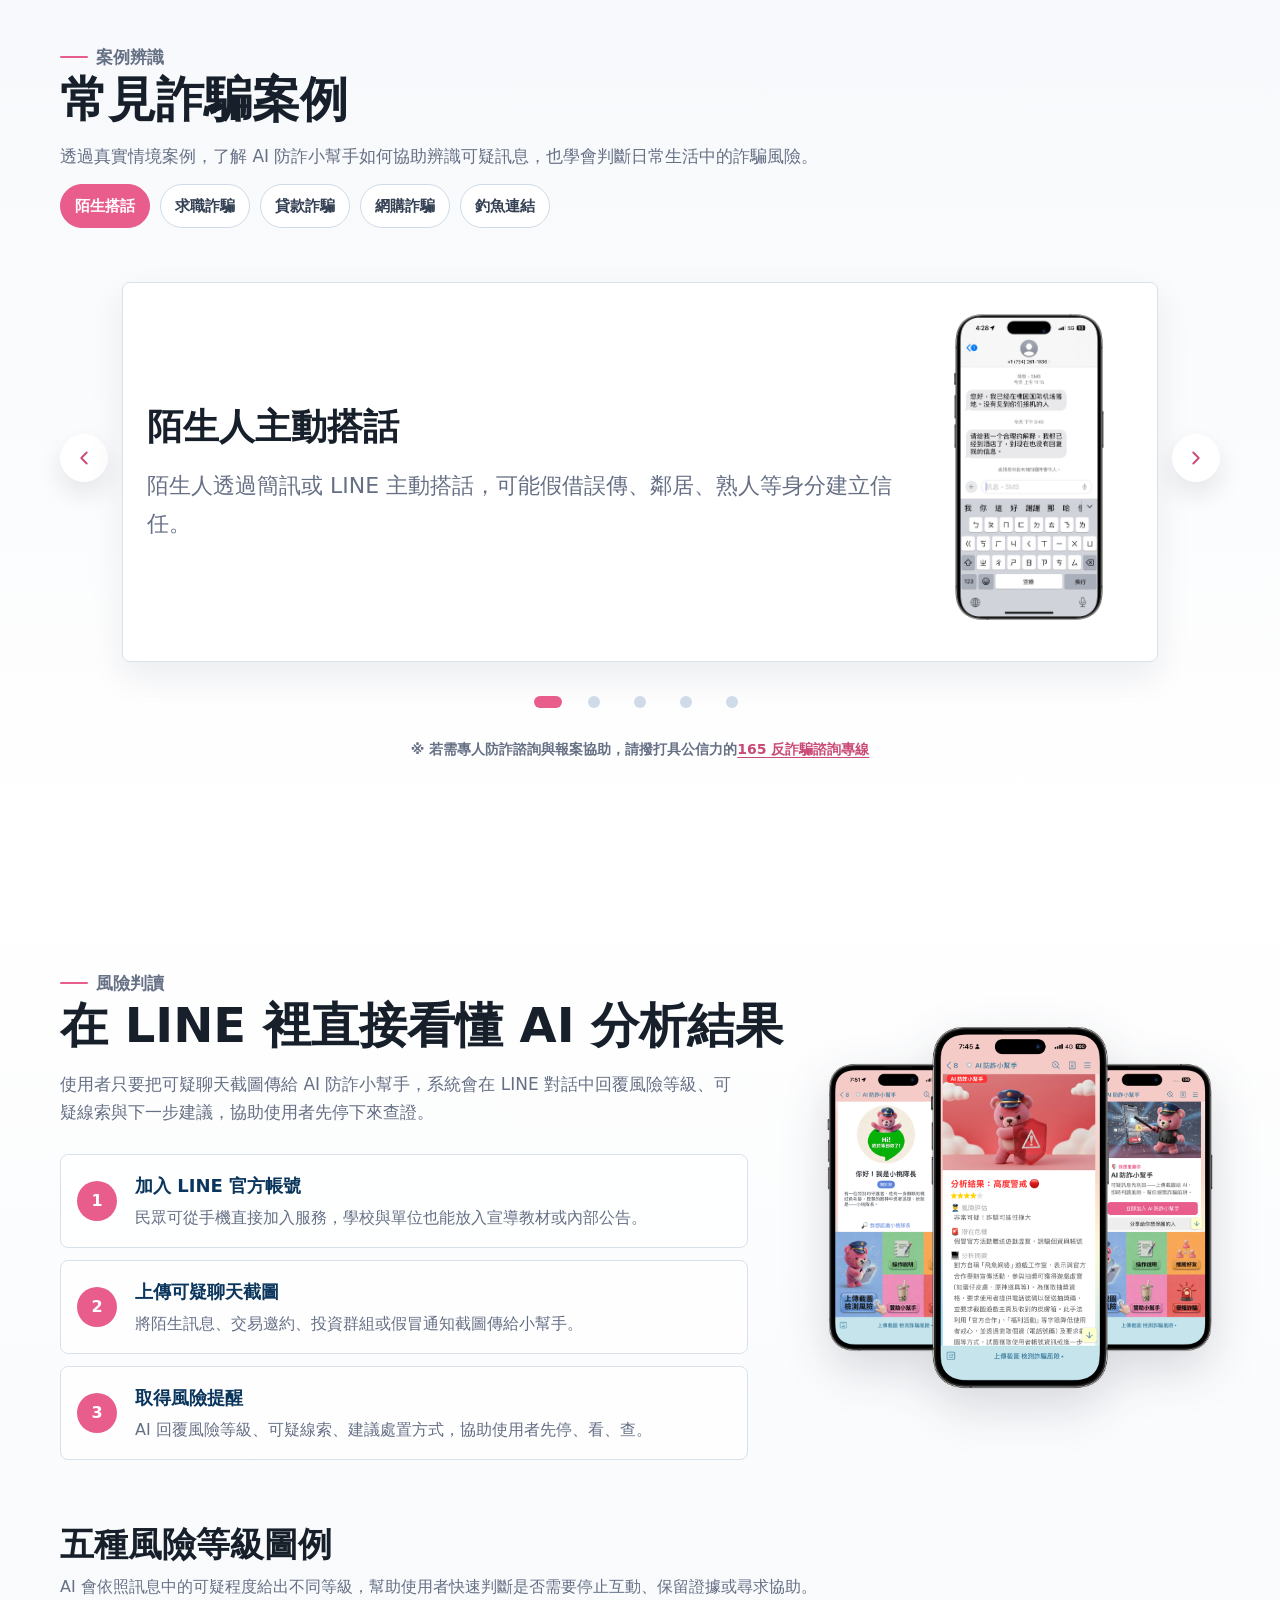
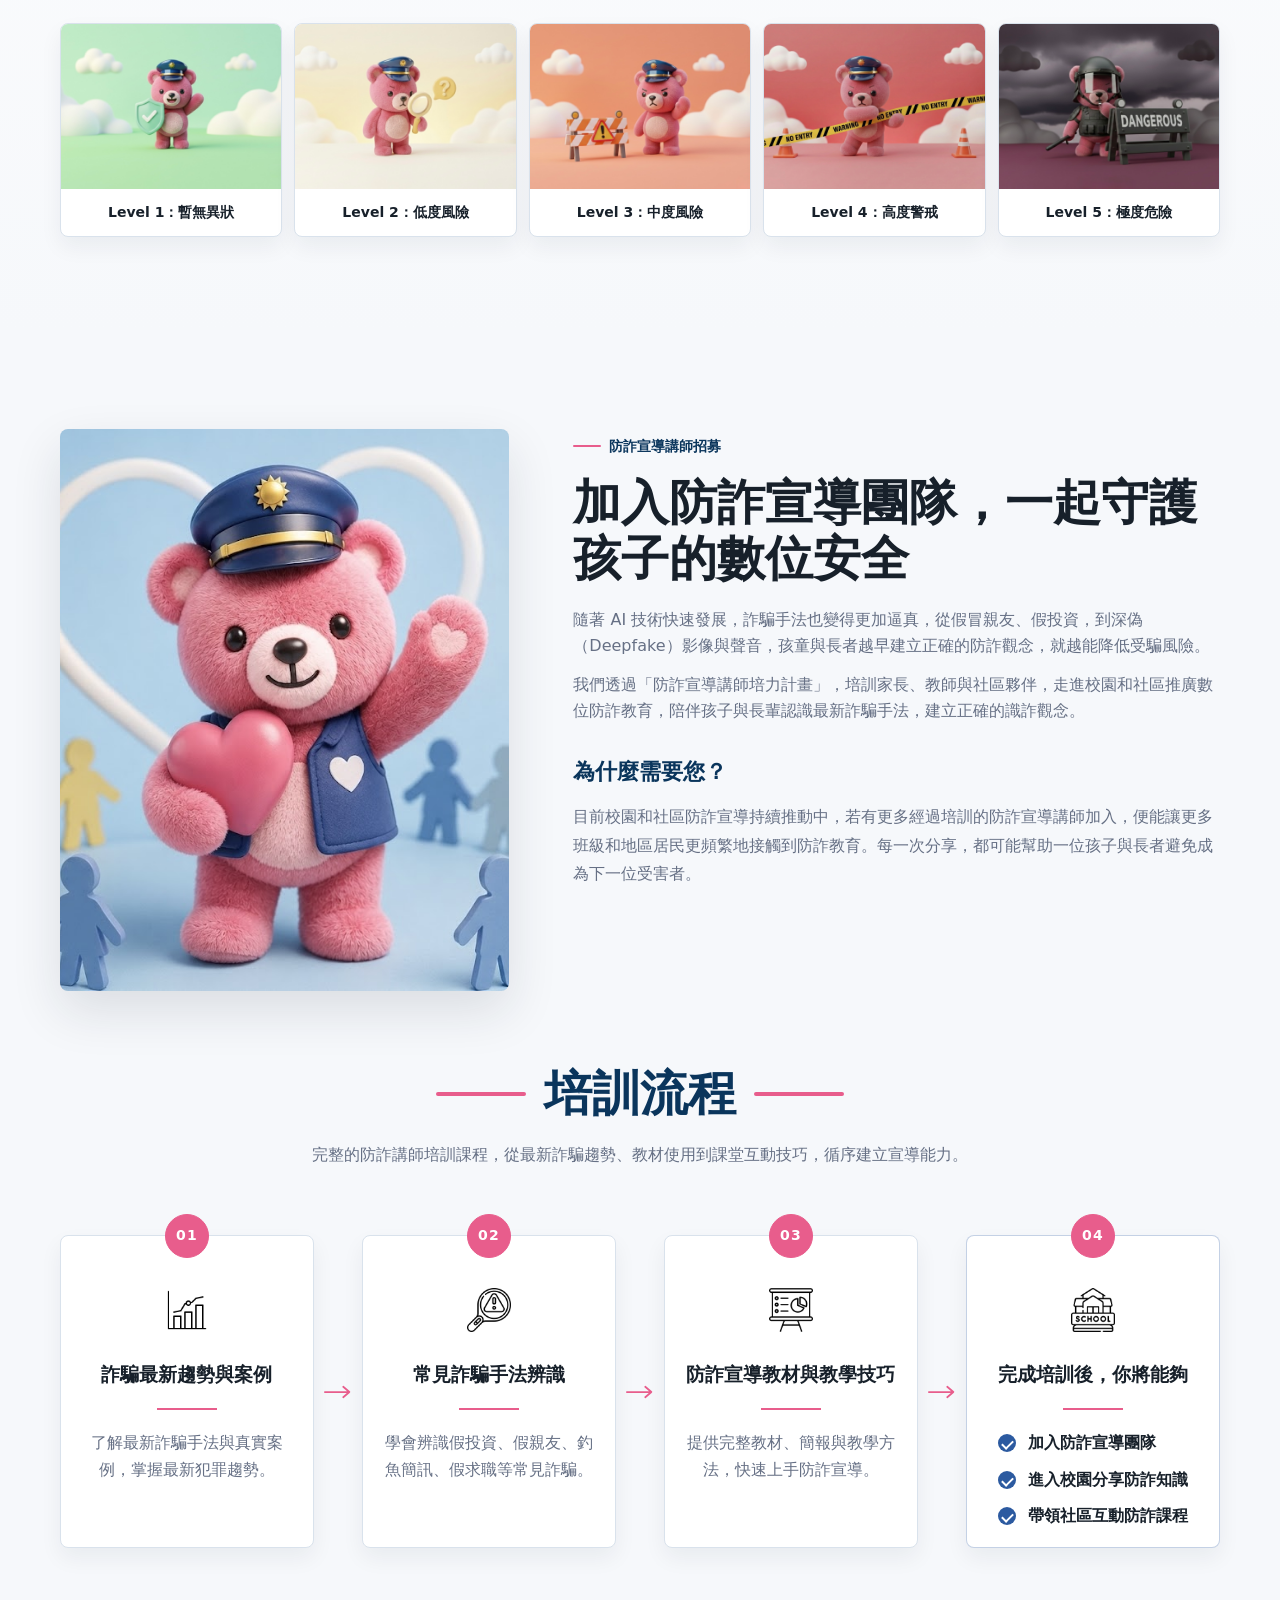
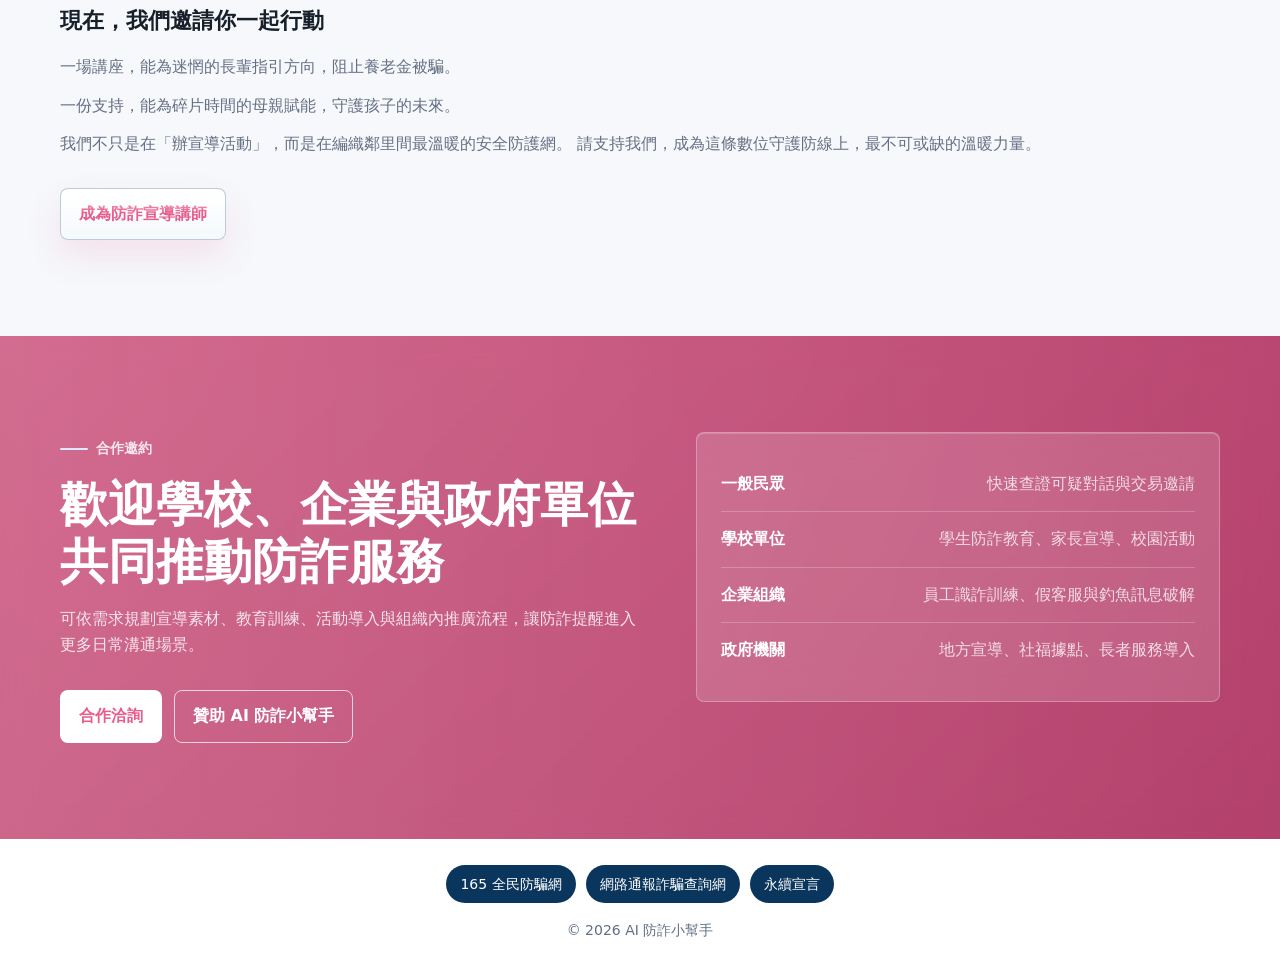
==== commit 974687b0: "Update index.html" ====
--- a/index.html
+++ b/index.html
@@ -7,22 +7,22 @@
     <meta name="description" content="LINE 官方帳號 AI 防詐小幫手是防詐服務機器人。上傳聊天截圖，由 AI 與小桃隊長即時分析對話中的詐騙風險並提供專業防詐建議。" />
 
     <!-- 標準 SEO 標籤 -->
-    <link rel="canonical" href="https://info.antiscam.tw/" />
+    <link rel="canonical" href="https://antiscam.tw" />
     <meta name="keywords" content="AI防詐小幫手, 小桃隊長, 防詐小幫手, 防詐騙, LINE防詐, 詐騙辨識, AI防詐, 識詐教育, 希望方程式" />
 
     <!-- Open Graph / Facebook / LINE 分享標籤 -->
     <meta property="og:type" content="website" />
-    <meta property="og:url" content="https://info.antiscam.tw/" />
+    <meta property="og:url" content="https://antiscam.tw" />
     <meta property="og:title" content="AI 小桃隊長－你的AI防詐小幫手｜LINE 即時防詐服務" />
     <meta property="og:description" content="上傳聊天截圖，由小桃隊長－你的AI防詐小幫手即時分析對話中的詐騙風險、可疑話術與冒名情境，提供清楚的風險提醒與下一步防詐建議。" />
-    <meta property="og:image" content="https://info.antiscam.tw/img/og-image.jpg" />
+    <meta property="og:image" content="https://antiscam.tw/img/og-image.jpg" />
     <meta property="og:site_name" content="小桃隊長－你的AI防詐小幫手" />
 
     <!-- Twitter 標籤 -->
     <meta name="twitter:card" content="summary_large_image" />
     <meta name="twitter:title" content="小桃隊長－你的AI防詐小幫｜LINE 即時防詐服務" />
     <meta name="twitter:description" content="上傳聊天截圖，由小桃隊長－你的AI防詐小幫即時分析對話中的詐騙風險，提供清楚的防詐建議。" />
-    <meta name="twitter:image" content="https://info.antiscam.tw/img/og-image.jpg" />
+    <meta name="twitter:image" content="https://antiscam.tw/img/og-image.jpg" />
 
     <!-- 結構化資料 (Schema.org) - 宣告軟體服務與發行組織 -->
     <script type="application/ld+json">
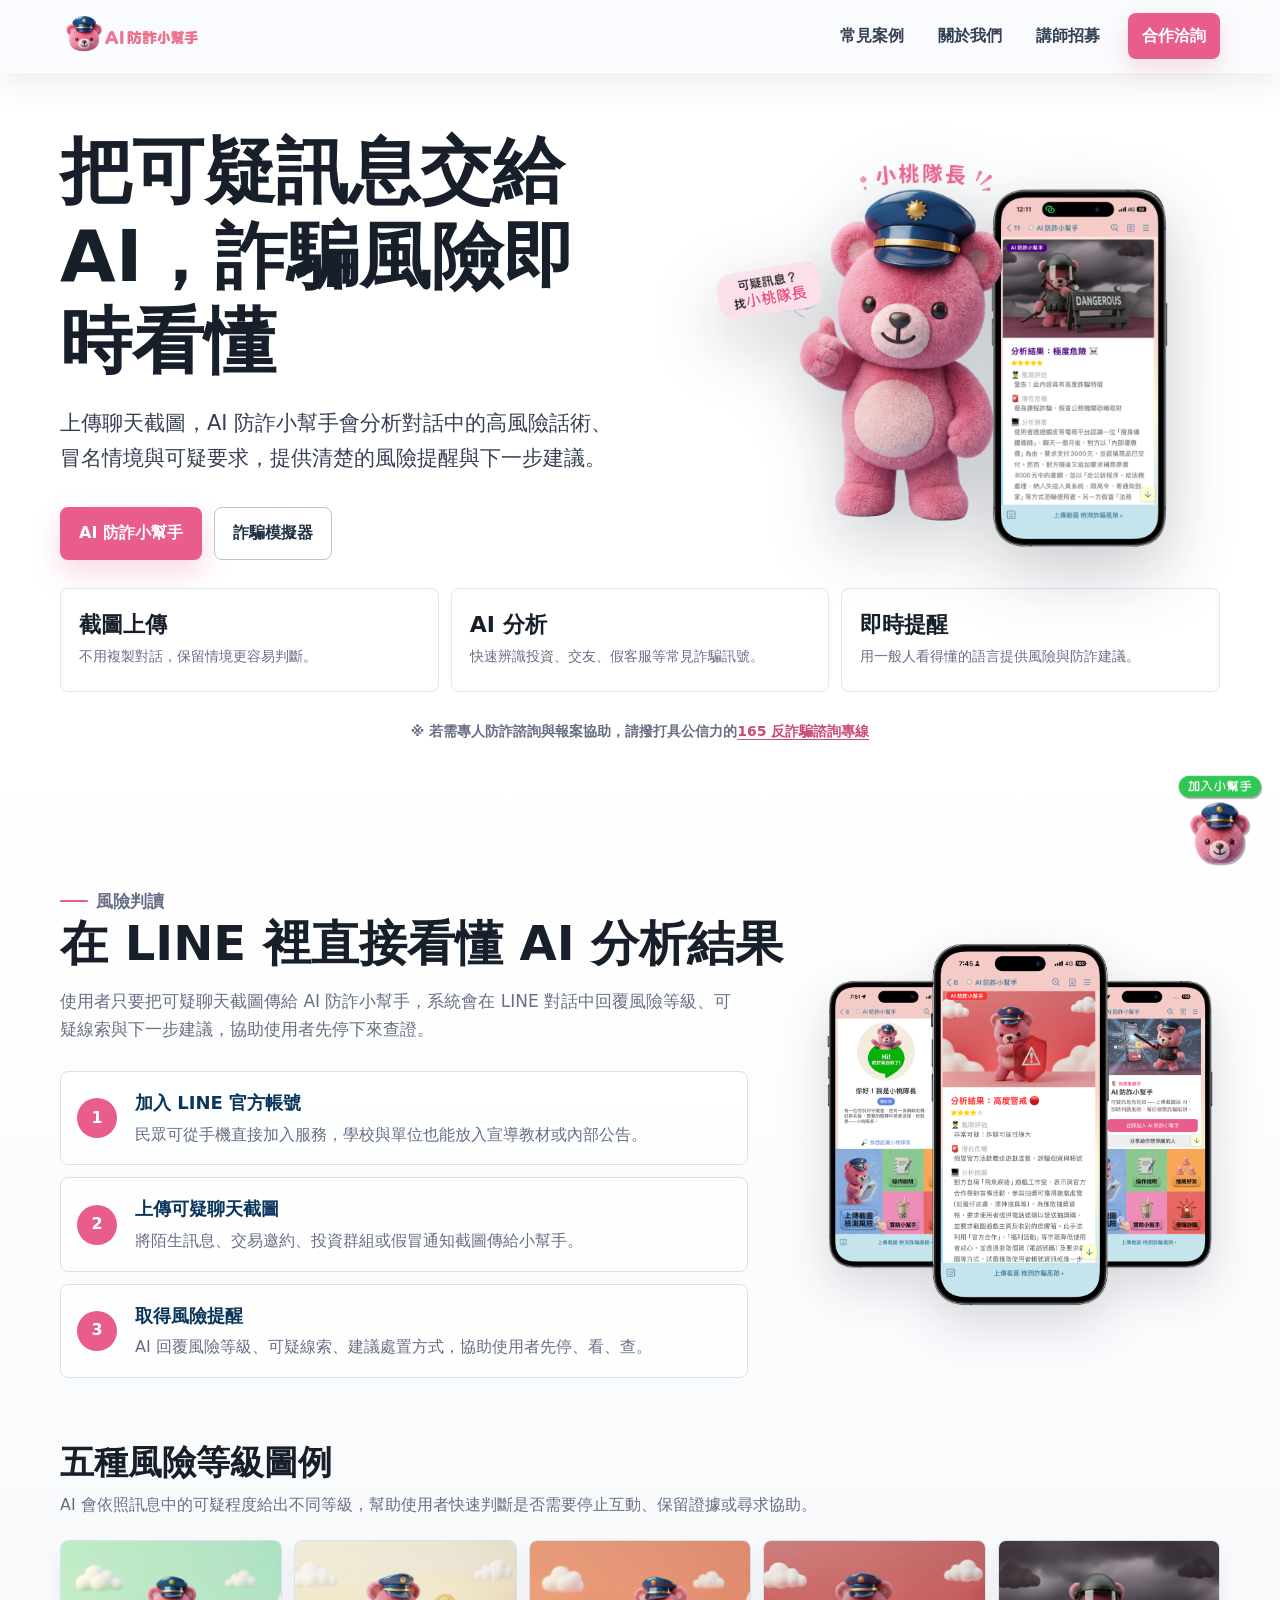
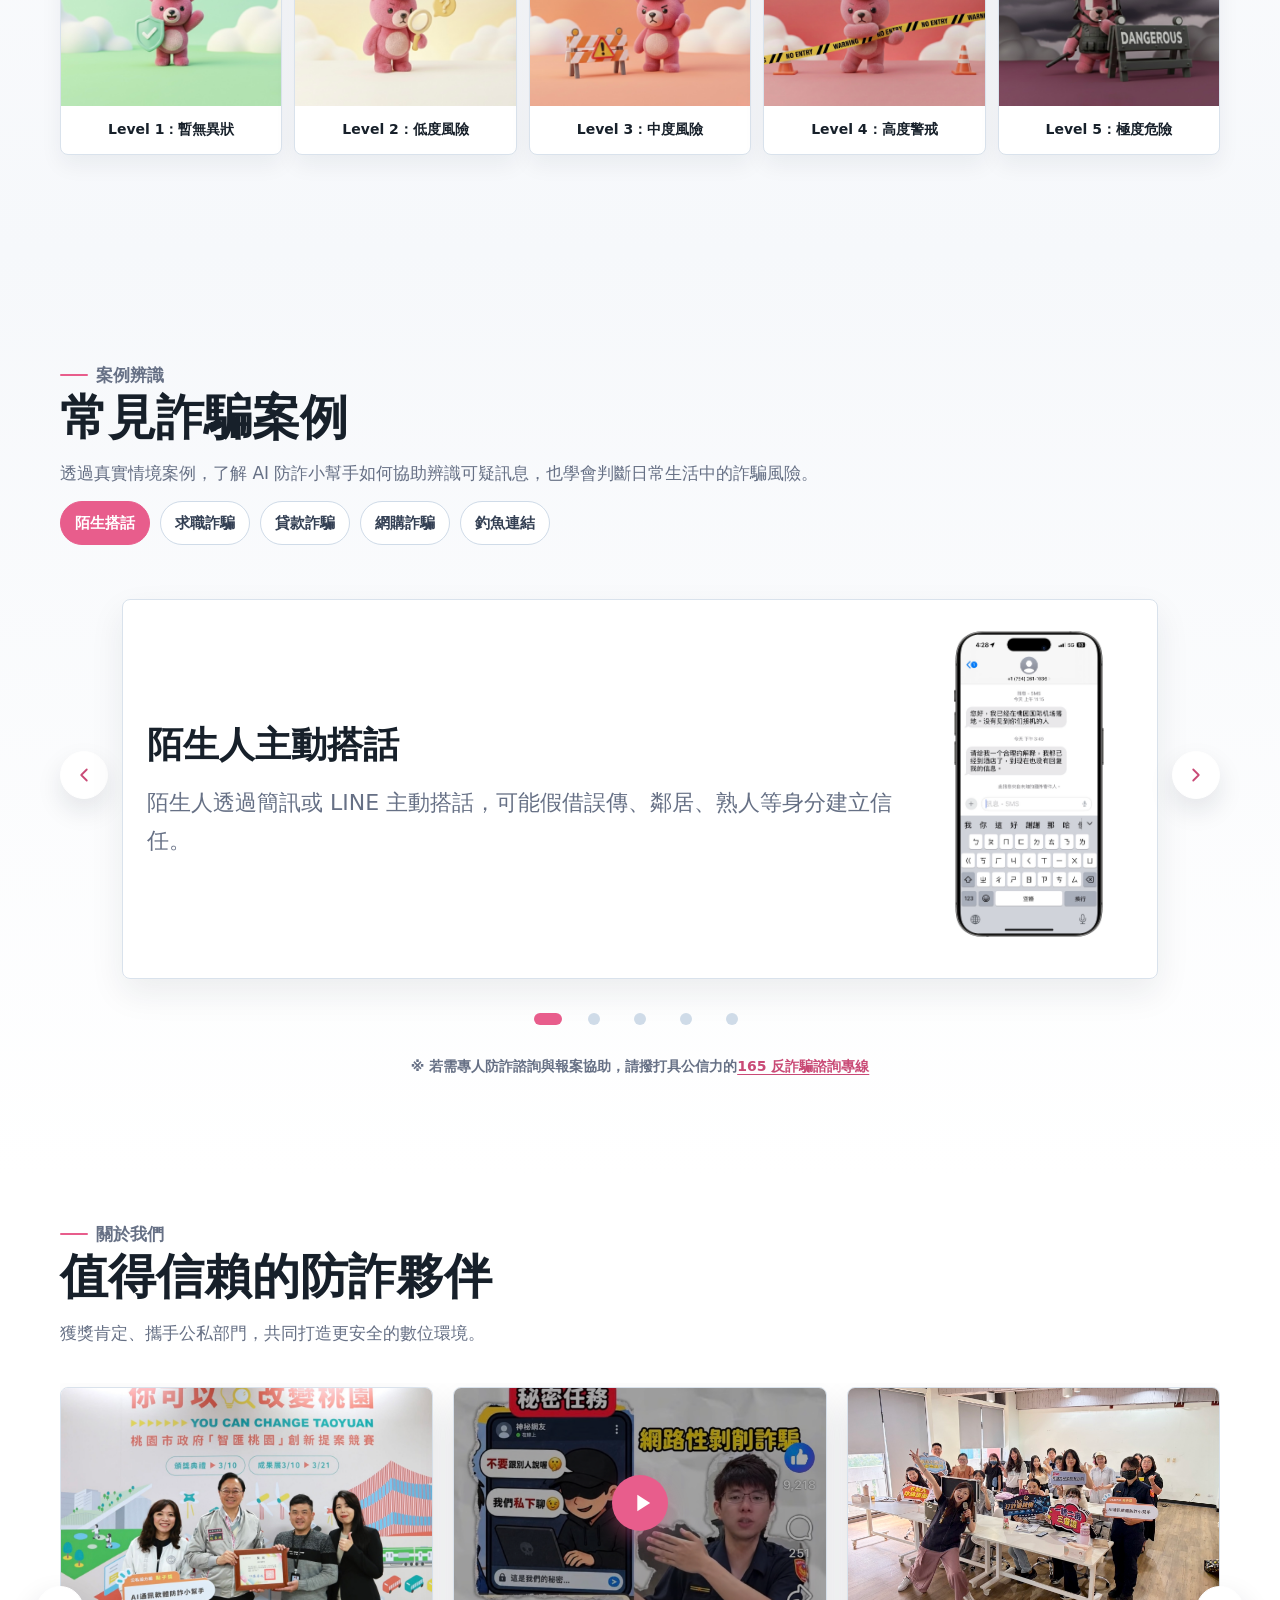
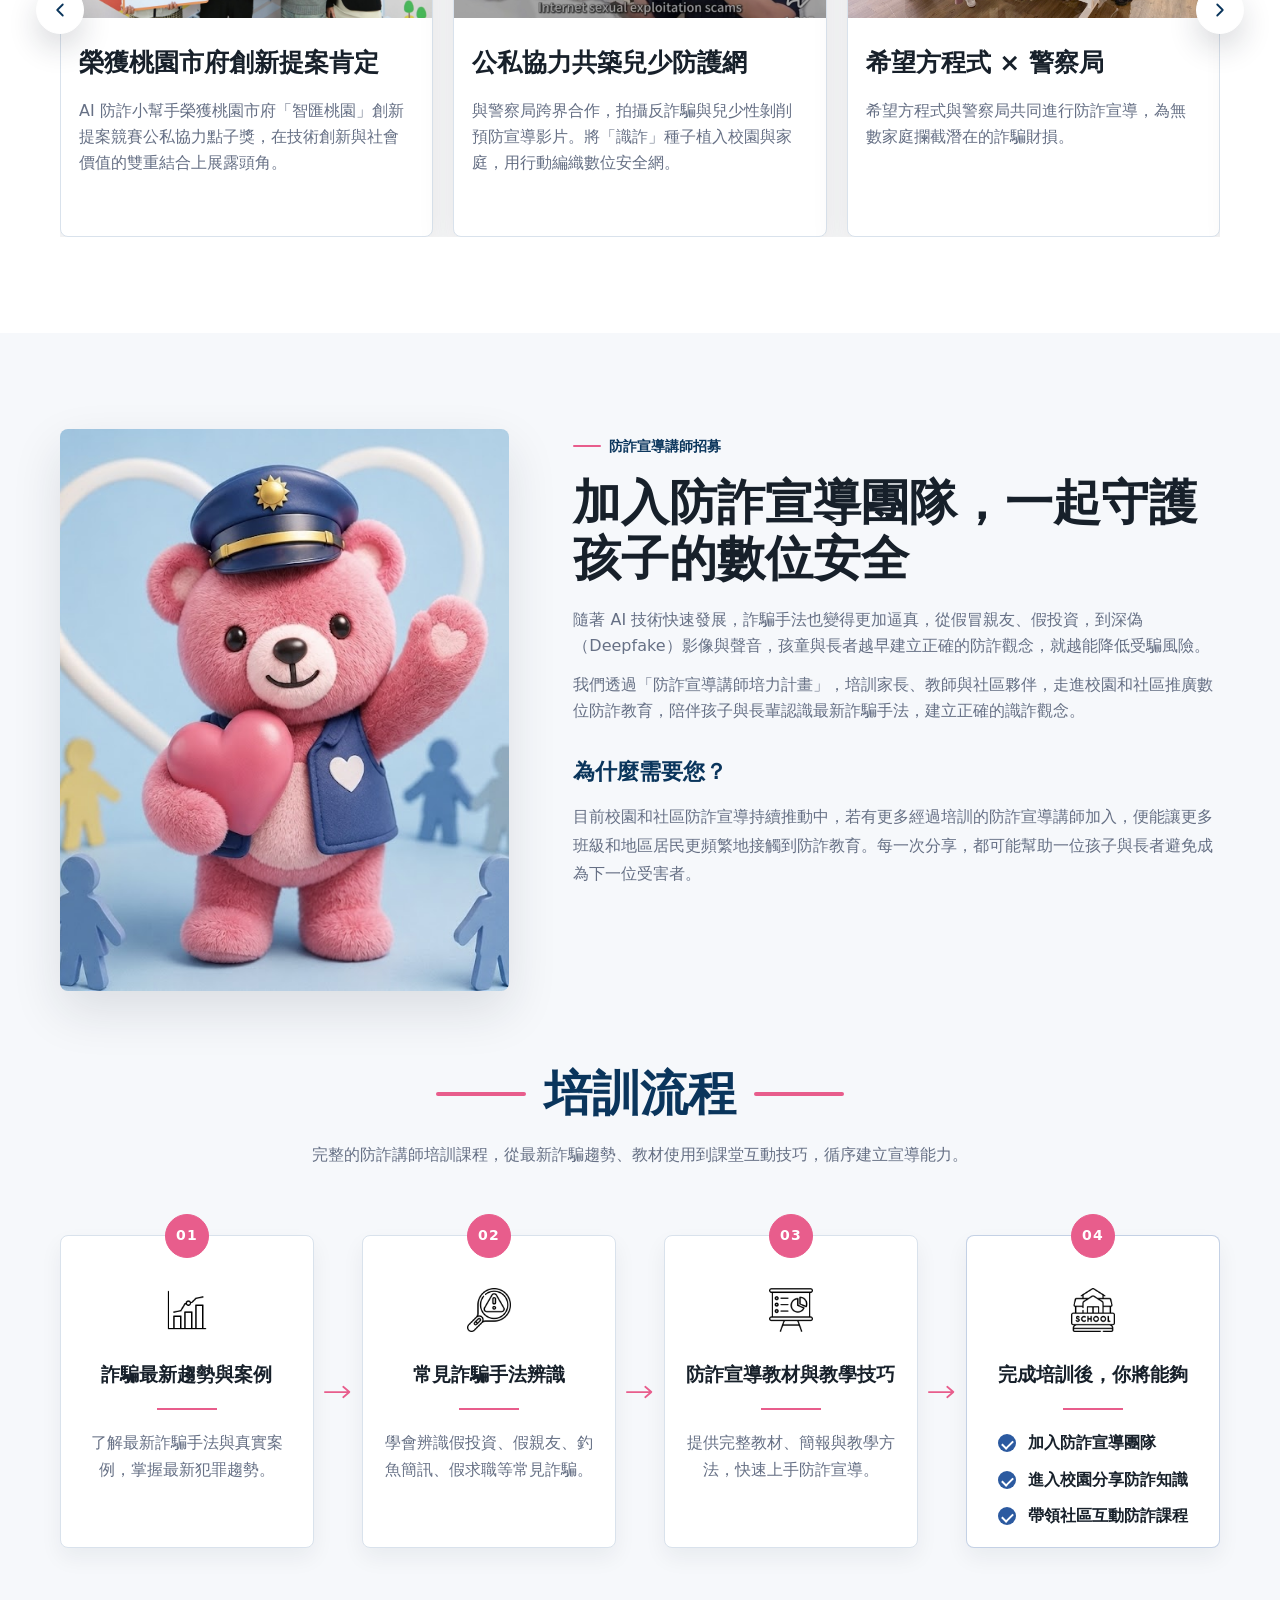
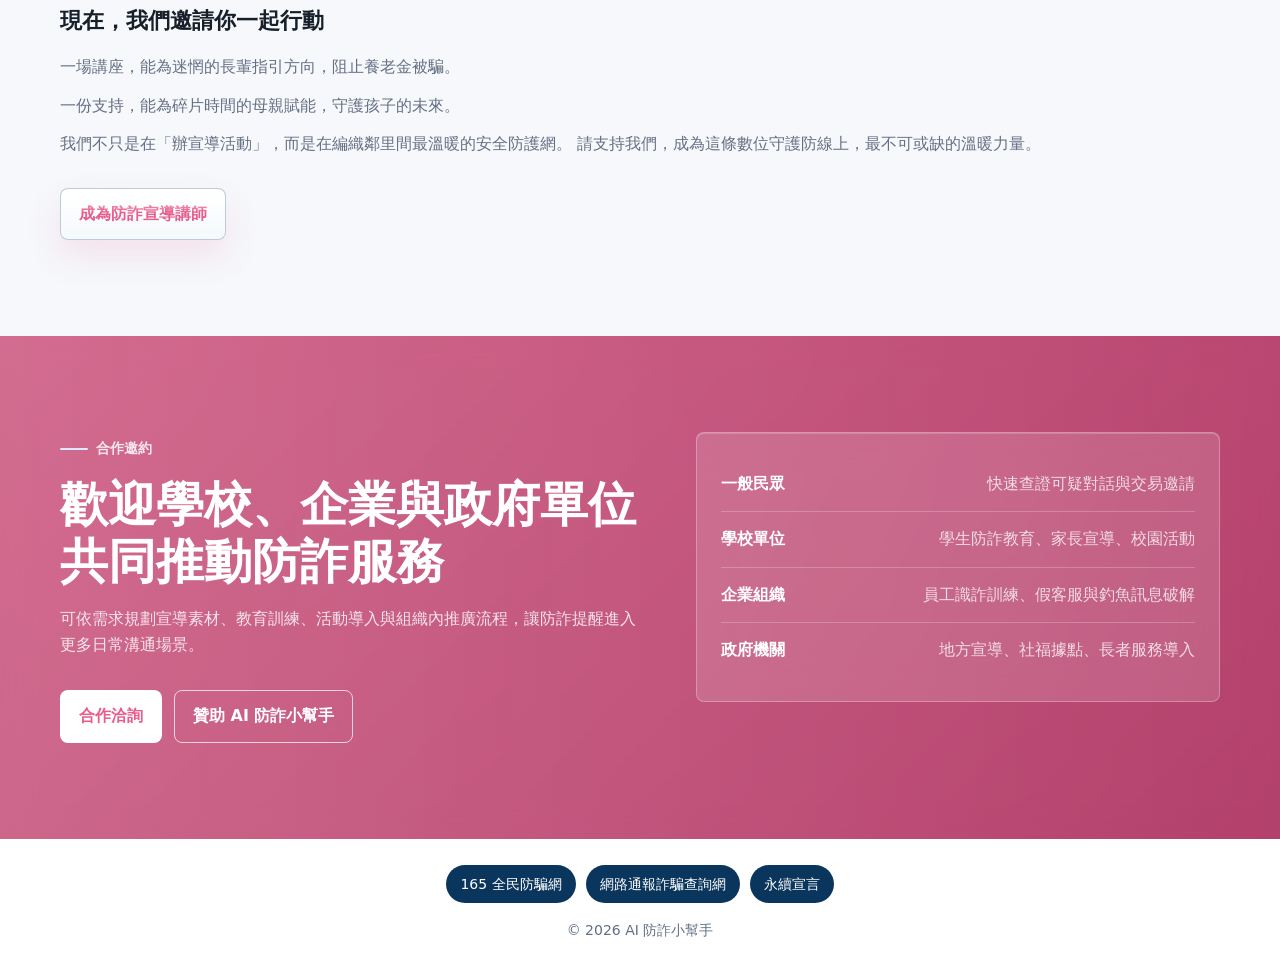
==== commit a86dd9e4: "Update index.html" ====
--- a/index.html
+++ b/index.html
@@ -6,11 +6,9 @@
     <title>AI 防詐小幫手｜LINE 即時防詐服務</title>
     <meta name="description" content="LINE 官方帳號 AI 防詐小幫手是防詐服務機器人。上傳聊天截圖，由 AI 與小桃隊長即時分析對話中的詐騙風險並提供專業防詐建議。" />
 
-    <!-- 標準 SEO 標籤 -->
     <link rel="canonical" href="https://antiscam.tw" />
     <meta name="keywords" content="AI防詐小幫手, 小桃隊長, 防詐小幫手, 防詐騙, LINE防詐, 詐騙辨識, AI防詐, 識詐教育, 希望方程式" />
 
-    <!-- Open Graph / Facebook / LINE 分享標籤 -->
     <meta property="og:type" content="website" />
     <meta property="og:url" content="https://antiscam.tw" />
     <meta property="og:title" content="AI 小桃隊長－你的AI防詐小幫手｜LINE 即時防詐服務" />
@@ -18,13 +16,11 @@
     <meta property="og:image" content="https://antiscam.tw/img/og-image.jpg" />
     <meta property="og:site_name" content="小桃隊長－你的AI防詐小幫手" />
 
-    <!-- Twitter 標籤 -->
     <meta name="twitter:card" content="summary_large_image" />
     <meta name="twitter:title" content="小桃隊長－你的AI防詐小幫｜LINE 即時防詐服務" />
     <meta name="twitter:description" content="上傳聊天截圖，由小桃隊長－你的AI防詐小幫即時分析對話中的詐騙風險，提供清楚的防詐建議。" />
     <meta name="twitter:image" content="https://antiscam.tw/img/og-image.jpg" />
 
-    <!-- 結構化資料 (Schema.org) - 宣告軟體服務與發行組織 -->
     <script type="application/ld+json">
       {
         "@context": "https://schema.org",
@@ -56,8 +52,8 @@
           <img class="brand-logo" src="img/logo2.png" alt="AI 防詐小幫手官方 Logo - 希望方程式" />
         </a>
         <div class="nav-links">
+          <a href="#cases">常見案例</a>
           <a href="#about">關於我們</a>
-          <a href="#cases">詐騙案例</a>
           <a href="#volunteer">講師招募</a>
           <a class="nav-cta" href="#partner">合作洽詢</a>
         </div>
@@ -74,7 +70,7 @@
             </p>
             <div class="hero-actions">
               <a class="btn btn-primary" href="https://lin.ee/wIxEnCH" target="_blank" rel="noopener">AI 防詐小幫手</a>
-              <a class="btn btn-secondary" href="#risk">服務特色</a>
+              <a class="btn btn-secondary" href="simulator.html" target="_blank" rel="noopener">詐騙模擬器</a>
             </div>
           </div>
           <div class="hero-panel" aria-hidden="true">
@@ -100,226 +96,6 @@
         </p>
       </section>
 
-
-      <section id="about" class="section about" aria-labelledby="about-title">
-        <div class="container">
-          <div class="section-head">
-            <div class="section-title">
-              <!-- <span class="journey-kicker">real needs</span> -->
-              <p class="eyebrow">關於我們</p>
-              <h2 id="about-title">值得信賴的防詐夥伴</h2>
-              <p class="journey-subtitle">獲獎肯定、攜手公私部門，共同打造更安全的數位環境。</p>
-            </div>
-          </div>
-          <div class="carousel-stage">
-            <div class="carousel-controls" aria-label="關於我們圖卡控制">
-              <button class="icon-btn" type="button" data-carousel="prev" aria-label="上一張">
-                <svg width="22" height="22" viewBox="0 0 24 24" aria-hidden="true">
-                  <path d="m15 18-6-6 6-6" fill="none" stroke="currentColor" stroke-width="2" stroke-linecap="round" stroke-linejoin="round" />
-                </svg>
-              </button>
-              <button class="icon-btn" type="button" data-carousel="next" aria-label="下一張">
-                <svg width="22" height="22" viewBox="0 0 24 24" aria-hidden="true">
-                  <path d="m9 18 6-6-6-6" fill="none" stroke="currentColor" stroke-width="2" stroke-linecap="round" stroke-linejoin="round" />
-                </svg>
-              </button>
-            </div>
-            <div class="card-track" id="aboutTrack" tabindex="0" aria-label="關於我們圖卡列表">
-              <!-- 第一張卡片 (桃園市府智匯桃園) -->
-              <article class="about-card">
-              <img src="img/%E9%97%9C%E6%96%BC%E6%88%91%E5%80%91/%E6%99%BA%E5%8C%AF%E6%A1%83%E5%9C%92.jpg" alt="AI 防詐小幫手榮獲桃園市府「智匯桃園」創新提案競賽公私協力點子獎" loading="lazy" />
-              <div class="about-card-body">
-                <h3>榮獲桃園市府創新提案肯定</h3>
-                <p>AI 防詐小幫手榮獲桃園市府「智匯桃園」創新提案競賽公私協力點子獎，在技術創新與社會價值的雙重結合上展露頭角。</p>
-              </div>
-              </article>
-              <article class="about-card">
-              <img src="img/%E9%97%9C%E6%96%BC%E6%88%91%E5%80%91/%E6%A1%83%E5%9C%92%E7%A7%91%E6%99%AE%E9%AB%94%E9%A9%97%E6%8C%87%E5%AE%9A%E8%AA%B2%E7%A8%8B.jpg" alt="AI 防詐小幫手入選桃園科普體驗指定課程活動照片" loading="lazy" />
-              <div class="about-card-body">
-                <h3>入選桃園科普體驗指定課程</h3>
-                <p>「AI防詐小幫手」為桃園科普體驗指定課程，透過識詐教育推廣，守護民眾免於詐騙。</p>
-              </div>
-              </article>
-              <article class="about-card">
-              <img src="img/%E9%97%9C%E6%96%BC%E6%88%91%E5%80%91/%E8%AD%A6%E5%AF%9F%E5%B1%80.jpg" alt="希望方程式與警察局共同進行防詐宣導合作活動照片" loading="lazy" />
-              <div class="about-card-body">
-                <h3>希望方程式 × 警察局</h3>
-                <p>希望方程式與警察局共同進行防詐宣導，為無數家庭攔截潛在的詐騙財損。</p>
-              </div>
-              </article>
-              <article class="about-card">
-              <img src="img/%E9%97%9C%E6%96%BC%E6%88%91%E5%80%91/%E4%B8%AD%E8%8F%AF%E9%9B%BB%E4%BF%A1.jpg" alt="中華電信與 AI 防詐小幫手聯手舉辦數位防詐體驗活動照片" loading="lazy" />
-              <div class="about-card-body">
-                <h3>中華電信 × AI 防詐小幫手</h3>
-                <p>中華電信與 AI 防詐小幫手聯手推廣數位防詐體驗，指導民眾對可疑訊息第一時間進行查證，透過識詐進而阻詐。</p>
-              </div>
-              </article>
-              <article class="about-card">
-              <img src="img/%E9%97%9C%E6%96%BC%E6%88%91%E5%80%91/ESG%20%E6%95%B8%E4%BD%8D%E8%B3%A6%E8%83%BD.jpg" alt="中華電信採用 AI 防詐小幫手推動身心障礙者 ESG 數位防詐體驗" loading="lazy" />
-              <div class="about-card-body">
-                <h3>攜手中華電信推動數位防詐</h3>
-                <p>中華電信採用 AI 防詐小幫手對身心障礙者推廣數位防詐體驗，落實「ESG 數位賦能」與社會責任。</p>
-              </div>
-              </article>
-              <!-- 🎬 新插入的「FB 直式 Reels 影片卡片」 -->
-              <article class="about-card video-card-trigger" data-video="https://www.facebook.com/plugins/video.php?height=476&href=https%3A%2F%2Fwww.facebook.com%2Freel%2F1704471910587270%2F&show_text=false&width=267&t=0">
-  
-              <div class="video-thumbnail-wrapper">
-                <!-- 這裡可以放您想當作封面的圖片路徑 -->
-                <img src="img/關於我們/反詐騙及兒少性剝削預防犯罪宣導影片.jpg" alt="預防犯罪宣導影片封面" />
-                <div class="video-play-overlay">
-                  <div class="play-icon">
-                    <svg viewBox="0 0 24 24" fill="currentColor">
-                      <path d="M8 5v14l11-7z"/>
-                    </svg>
-                  </div>
-                </div>
-              </div>
-            
-              <div class="about-card-body">
-                <h3>公私協力共築兒少防護網</h3>
-                <p>與警察局跨界合作，拍攝反詐騙與兒少性剝削預防宣導影片。將「識詐」種子植入校園與家庭，用行動編織數位安全網。</p>
-              </div>
-            </article>
-            </div>
-          </div>
-        </div>
-      </section>
-
-      <section id="cases" class="section scam-cases" aria-labelledby="cases-title">
-        <div class="container">
-          <div class="section-title">
-            <p class="eyebrow">案例辨識</p>
-            <h2 id="cases-title">常見詐騙案例</h2>
-            <p>
-              透過真實情境案例，了解 AI 防詐小幫手如何協助辨識可疑訊息，也學會判斷日常生活中的詐騙風險。
-            </p>
-          </div>
-          <div class="case-tags" aria-label="常見詐騙案例分類">
-            <button class="case-filter is-active" type="button" data-case-tag="0" aria-pressed="true">陌生搭話</button>
-            <button class="case-filter" type="button" data-case-tag="1" aria-pressed="false">求職詐騙</button>
-            <button class="case-filter" type="button" data-case-tag="2" aria-pressed="false">貸款詐騙</button>
-            <button class="case-filter" type="button" data-case-tag="3" aria-pressed="false">網購詐騙</button>
-            <button class="case-filter" type="button" data-case-tag="4" aria-pressed="false">釣魚連結</button>
-          </div>
-          <div class="case-carousel" data-case-carousel>
-            <div class="case-carousel-shell">
-              <button class="case-carousel-arrow" type="button" data-case-carousel-prev aria-label="上一個詐騙分類">
-                <svg width="22" height="22" viewBox="0 0 24 24" aria-hidden="true">
-                  <path d="m15 18-6-6 6-6" fill="none" stroke="currentColor" stroke-width="2" stroke-linecap="round" stroke-linejoin="round" />
-                </svg>
-              </button>
-              <div class="case-carousel-viewport">
-                <div class="case-grid section-grid" aria-label="常見詐騙案例分類">
-                  <article class="case-card case-slide is-active" data-case-slide>
-              <div class="case-card-body">
-                <h3>陌生人主動搭話</h3>
-                <p>陌生人透過簡訊或 LINE 主動搭話，可能假借誤傳、鄰居、熟人等身分建立信任。</p>
-              </div>
-              <div class="case-gallery" aria-label="陌生訊息案例圖片">
-                <figure>
-                  <img src="img/%E8%A9%90%E9%A8%99%E7%AF%84%E4%BE%8B/%E9%99%8C%E7%94%9F%E8%A8%8A%E6%81%AF1.PNG" alt="LINE 陌生訊息詐騙案例：假冒熟人打招呼對話截圖" loading="lazy" />
-                  <figcaption>陌生訊息 1</figcaption>
-                </figure>
-                <figure>
-                  <img src="img/%E8%A9%90%E9%A8%99%E7%AF%84%E4%BE%8B/%E9%99%8C%E7%94%9F%E8%A8%8A%E6%81%AF2.PNG" alt="LINE 陌生訊息詐騙案例：誤傳訊息試圖建立信任截圖" loading="lazy" />
-                  <figcaption>陌生訊息 2</figcaption>
-                </figure>
-              </div>
-            </article>
-
-            <article class="case-card case-slide" data-case-slide hidden>
-              <div class="case-card-body">
-                <h3>高薪免經驗話術</h3>
-                <p>以高薪、免經驗、在家工作等話術吸引使用者，再要求加 LINE、提供個資或進一步操作。</p>
-              </div>
-              <div class="case-gallery" aria-label="假求職詐騙案例圖片">
-                <figure>
-                  <img src="img/%E8%A9%90%E9%A8%99%E7%AF%84%E4%BE%8B/%E5%81%87%E6%B1%82%E8%81%B7%E8%A9%90%E9%A8%99.PNG" alt="求職詐騙案例：高薪免經驗、在家工作防詐騙話術截圖" loading="lazy" />
-                  <figcaption>假求職詐騙</figcaption>
-                </figure>
-                <figure>
-                  <img src="img/%E8%A9%90%E9%A8%99%E7%AF%84%E4%BE%8B/%E5%BE%B5%E6%89%8D%E6%8B%9B%E5%8B%9F1.PNG" alt="徵才招募詐騙案例：要求加 LINE 並提供個人資料對話截圖" loading="lazy" />
-                  <figcaption>徵才招募</figcaption>
-                </figure>
-              </div>
-            </article>
-
-            <article class="case-card case-slide" data-case-slide hidden>
-              <div class="case-card-body">
-                <h3>快速放款與低利誘惑</h3>
-                <p>利用快速放款、低利率、免保人等誘因，誘導民眾加入 LINE 或提供個人資料。</p>
-              </div>
-              <div class="case-gallery" aria-label="金融詐騙案例圖片">
-                <figure>
-                  <img src="img/%E8%A9%90%E9%A8%99%E7%AF%84%E4%BE%8B/%E5%81%87%E8%B2%B8%E6%AC%BE%E8%A9%90%E9%A8%99.PNG" alt="貸款詐騙案例：快速放款、免照會低利誘惑詐騙話術截圖" loading="lazy" />
-                  <figcaption>假貸款詐騙</figcaption>
-                </figure>
-              </div>
-            </article>
-
-            <article class="case-card case-slide" data-case-slide hidden>
-              <div class="case-card-body">
-                <h3>假買家、客服與物流通知</h3>
-                <p>假冒買家、客服或物流人員，聲稱訂單異常、帳戶凍結，誘導使用者操作帳戶或提供資料。</p>
-              </div>
-              <div class="case-gallery" aria-label="網購交易詐騙案例圖片">
-                <figure>
-                  <img src="img/%E8%A9%90%E9%A8%99%E7%AF%84%E4%BE%8B/%E7%B6%B2%E8%B3%BC%E4%BA%A4%E6%98%93%E8%A9%90%E9%A8%99.PNG" alt="網購交易詐騙案例：假冒買家與客服宣稱訂單異常截圖" loading="lazy" />
-                  <figcaption>網購交易詐騙</figcaption>
-                </figure>
-                <figure>
-                  <img src="img/%E8%A9%90%E9%A8%99%E7%AF%84%E4%BE%8B/%E5%81%87%E5%86%92%E8%BA%AB%E5%88%86.PNG" alt="假冒身分詐騙案例：假客服誘導操作 ATM 或網銀對話截圖" loading="lazy" />
-                  <figcaption>假冒身分</figcaption>
-                </figure>
-              </div>
-            </article>
-
-            <article class="case-card case-card-wide case-slide" data-case-slide hidden>
-              <div class="case-card-body">
-                <h3>可疑連結與假冒繳費通知</h3>
-                <p>假冒政府機關、公用事業或知名品牌，透過可疑連結要求登入、繳費或輸入信用卡資料。</p>
-              </div>
-              <div class="case-gallery" aria-label="釣魚郵件與簡訊案例圖片">
-                <figure>
-                  <img src="img/%E8%A9%90%E9%A8%99%E7%AF%84%E4%BE%8B/%E9%87%A3%E9%AD%9A%E7%B0%A1%E8%A8%8A.PNG" alt="釣魚簡訊詐騙案例：假冒公用事業催繳水電費通知簡訊截圖" loading="lazy" />
-                  <figcaption>釣魚簡訊</figcaption>
-                </figure>
-                <figure>
-                  <img src="img/%E8%A9%90%E9%A8%99%E7%AF%84%E4%BE%8B/%E7%99%BC%E7%A5%A8%E4%B8%AD%E7%8D%8E1.PNG" alt="發票中獎詐騙案例：假冒中獎通知誘導點擊可疑網址截圖" loading="lazy" />
-                  <figcaption>發票中獎 1</figcaption>
-                </figure>
-                <figure>
-                  <img src="img/%E8%A9%90%E9%A8%99%E7%AF%84%E4%BE%8B/%E7%99%BC%E7%A5%A8%E4%B8%AD%E7%8D%8E2.PNG" alt="發票中獎詐騙案例：要求登入輸入信用卡卡號之釣魚網頁截圖" loading="lazy" />
-                  <figcaption>發票中獎 2</figcaption>
-                </figure>
-                <figure>
-                  <img src="img/%E8%A9%90%E9%A8%99%E7%AF%84%E4%BE%8B/%E9%81%95%E8%A6%8F%E7%BD%B0%E9%8D%B0.PNG" alt="違規罰鍰詐騙案例：假冒監理站催繳交通罰款之釣魚簡訊截圖" loading="lazy" />
-                  <figcaption>違規罰鍰</figcaption>
-                </figure>
-              </div>
-            </article>
-                </div>
-              </div>
-              <button class="case-carousel-arrow" type="button" data-case-carousel-next aria-label="下一個詐騙分類">
-                <svg width="22" height="22" viewBox="0 0 24 24" aria-hidden="true">
-                  <path d="m9 18 6-6-6-6" fill="none" stroke="currentColor" stroke-width="2" stroke-linecap="round" stroke-linejoin="round" />
-                </svg>
-              </button>
-            </div>
-            <div class="case-dots" aria-label="目前詐騙分類">
-              <button class="case-dot is-active" type="button" data-case-dot="0" aria-label="切換到第 1 個詐騙分類" aria-current="true"></button>
-              <button class="case-dot" type="button" data-case-dot="1" aria-label="切換到第 2 個詐騙分類"></button>
-              <button class="case-dot" type="button" data-case-dot="2" aria-label="切換到第 3 個詐騙分類"></button>
-              <button class="case-dot" type="button" data-case-dot="3" aria-label="切換到第 4 個詐騙分類"></button>
-              <button class="case-dot" type="button" data-case-dot="4" aria-label="切換到第 5 個詐騙分類"></button>
-            </div>
-            <p class="hero-notice">
-              ※ 若需專人防詐諮詢與報案協助，請撥打具公信力的<a href="https://165.npa.gov.tw/" target="_blank" rel="noopener">165 反詐騙諮詢專線</a>
-            </p>
-          </div>
-        </div>
-      </section>
       <section id="risk" class="section risk-band" aria-labelledby="risk-title">
         <div class="container">
           <div class="risk-showcase">
@@ -398,6 +174,220 @@
               <button class="risk-dot" type="button" data-risk-dot="2" aria-label="切換到 Level 3"></button>
               <button class="risk-dot" type="button" data-risk-dot="3" aria-label="切換到 Level 4"></button>
               <button class="risk-dot" type="button" data-risk-dot="4" aria-label="切換到 Level 5"></button>
+            </div>
+          </div>
+        </div>
+      </section>
+
+      <section id="cases" class="section scam-cases" aria-labelledby="cases-title">
+        <div class="container">
+          <div class="section-title">
+            <p class="eyebrow">案例辨識</p>
+            <h2 id="cases-title">常見詐騙案例</h2>
+            <p>
+              透過真實情境案例，了解 AI 防詐小幫手如何協助辨識可疑訊息，也學會判斷日常生活中的詐騙風險。
+            </p>
+          </div>
+          <div class="case-tags" aria-label="常見詐騙案例分類">
+            <button class="case-filter is-active" type="button" data-case-tag="0" aria-pressed="true">陌生搭話</button>
+            <button class="case-filter" type="button" data-case-tag="1" aria-pressed="false">求職詐騙</button>
+            <button class="case-filter" type="button" data-case-tag="2" aria-pressed="false">貸款詐騙</button>
+            <button class="case-filter" type="button" data-case-tag="3" aria-pressed="false">網購詐騙</button>
+            <button class="case-filter" type="button" data-case-tag="4" aria-pressed="false">釣魚連結</button>
+          </div>
+          <div class="case-carousel" data-case-carousel>
+            <div class="case-carousel-shell">
+              <button class="case-carousel-arrow" type="button" data-case-carousel-prev aria-label="上一個詐騙分類">
+                <svg width="22" height="22" viewBox="0 0 24 24" aria-hidden="true">
+                  <path d="m15 18-6-6 6-6" fill="none" stroke="currentColor" stroke-width="2" stroke-linecap="round" stroke-linejoin="round" />
+                </svg>
+              </button>
+              <div class="case-carousel-viewport">
+                <div class="case-grid section-grid" aria-label="常見詐騙案例分類">
+                  <article class="case-card case-slide is-active" data-case-slide>
+                    <div class="case-card-body">
+                      <h3>陌生人主動搭話</h3>
+                      <p>陌生人透過簡訊或 LINE 主動搭話，可能假借誤傳、鄰居、熟人等身分建立信任。</p>
+                    </div>
+                    <div class="case-gallery" aria-label="陌生訊息案例圖片">
+                      <figure>
+                        <img src="img/%E8%A9%90%E9%A8%99%E7%AF%84%E4%BE%8B/%E9%99%8C%E7%94%9F%E8%A8%8A%E6%81%AF1.PNG" alt="LINE 陌生訊息詐騙案例：假冒熟人打招呼對話截圖" loading="lazy" />
+                        <figcaption>陌生訊息 1</figcaption>
+                      </figure>
+                      <figure>
+                        <img src="img/%E8%A9%90%E9%A8%99%E7%AF%84%E4%BE%8B/%E9%99%8C%E7%94%9F%E8%A8%8A%E6%81%AF2.PNG" alt="LINE 陌生訊息詐騙案例：誤傳訊息試圖建立信任截圖" loading="lazy" />
+                        <figcaption>陌生訊息 2</figcaption>
+                      </figure>
+                    </div>
+                  </article>
+
+                  <article class="case-card case-slide" data-case-slide hidden>
+                    <div class="case-card-body">
+                      <h3>高薪免經驗話術</h3>
+                      <p>以高薪、免經驗、在家工作等話術吸引使用者，再要求加 LINE、提供個資或進一步操作。</p>
+                    </div>
+                    <div class="case-gallery" aria-label="假求職詐騙案例圖片">
+                      <figure>
+                        <img src="img/%E8%A9%90%E9%A8%99%E7%AF%84%E4%BE%8B/%E5%81%87%E6%B1%82%E8%81%B7%E8%A9%90%E9%A8%99.PNG" alt="求職詐騙案例：高薪免經驗、在家工作防詐騙話術截圖" loading="lazy" />
+                        <figcaption>假求職詐騙</figcaption>
+                      </figure>
+                      <figure>
+                        <img src="img/%E8%A9%90%E9%A8%99%E7%AF%84%E4%BE%8B/%E5%BE%B5%E6%89%8D%E6%8B%9B%E5%8B%9F1.PNG" alt="徵才招募詐騙案例：要求加 LINE 並提供個人資料對話截圖" loading="lazy" />
+                        <figcaption>徵才招募</figcaption>
+                      </figure>
+                    </div>
+                  </article>
+
+                  <article class="case-card case-slide" data-case-slide hidden>
+                    <div class="case-card-body">
+                      <h3>快速放款與低利誘惑</h3>
+                      <p>利用快速放款、低利率、免保人等誘因，誘導民眾加入 LINE 或提供個人資料。</p>
+                    </div>
+                    <div class="case-gallery" aria-label="金融詐騙案例圖片">
+                      <figure>
+                        <img src="img/%E8%A9%90%E9%A8%99%E7%AF%84%E4%BE%8B/%E5%81%87%E8%B2%B8%E6%AC%BE%E8%A9%90%E9%A8%99.PNG" alt="貸款詐騙案例：快速放款、免照會低利誘惑詐騙話術截圖" loading="lazy" />
+                        <figcaption>假貸款詐騙</figcaption>
+                      </figure>
+                    </div>
+                  </article>
+
+                  <article class="case-card case-slide" data-case-slide hidden>
+                    <div class="case-card-body">
+                      <h3>假買家、客服與物流通知</h3>
+                      <p>假冒買家、客服或物流人員，聲稱訂單異常、帳戶凍結，誘導使用者操作帳戶或提供資料。</p>
+                    </div>
+                    <div class="case-gallery" aria-label="網購交易詐騙案例圖片">
+                      <figure>
+                        <img src="img/%E8%A9%90%E9%A8%99%E7%AF%84%E4%BE%8B/%E7%B6%B2%E8%B3%BC%E4%BA%A4%E6%98%93%E8%A9%90%E9%A8%99.PNG" alt="網購交易詐騙案例：假冒買家與客服宣稱訂單異常截圖" loading="lazy" />
+                        <figcaption>網購交易詐騙</figcaption>
+                      </figure>
+                      <figure>
+                        <img src="img/%E8%A9%90%E9%A8%99%E7%AF%84%E4%BE%8B/%E5%81%87%E5%86%92%E8%BA%AB%E5%88%86.PNG" alt="假冒身分詐騙案例：假客服誘導操作 ATM 或網銀對話截圖" loading="lazy" />
+                        <figcaption>假冒身分</figcaption>
+                      </figure>
+                    </div>
+                  </article>
+
+                  <article class="case-card case-card-wide case-slide" data-case-slide hidden>
+                    <div class="case-card-body">
+                      <h3>可疑連結與假冒繳費通知</h3>
+                      <p>假冒政府機關、公用事業或知名品牌，透過可疑連結要求登入、繳費或輸入信用卡資料。</p>
+                    </div>
+                    <div class="case-gallery" aria-label="釣魚郵件與簡訊案例圖片">
+                      <figure>
+                        <img src="img/%E8%A9%90%E9%A8%99%E7%AF%84%E4%BE%8B/%E9%87%A3%E9%AD%9A%E7%B0%A1%E8%A8%8A.PNG" alt="釣魚簡訊詐騙案例：假冒公用事業催繳水電費通知簡訊截圖" loading="lazy" />
+                        <figcaption>釣魚簡訊</figcaption>
+                      </figure>
+                      <figure>
+                        <img src="img/%E8%A9%90%E9%A8%99%E7%AF%84%E4%BE%8B/%E7%99%BC%E7%A5%A8%E4%B8%AD%E7%8D%8E1.PNG" alt="發票中獎詐騙案例：假冒中獎通知誘導點擊可疑網址截圖" loading="lazy" />
+                        <figcaption>發票中獎 1</figcaption>
+                      </figure>
+                      <figure>
+                        <img src="img/%E8%A9%90%E9%A8%99%E7%AF%84%E4%BE%8B/%E7%99%BC%E7%A5%A8%E4%B8%AD%E7%8D%8E2.PNG" alt="發票中獎詐騙案例：要求登入輸入信用卡卡號之釣魚網頁截圖" loading="lazy" />
+                        <figcaption>發票中獎 2</figcaption>
+                      </figure>
+                      <figure>
+                        <img src="img/%E8%A9%90%E9%A8%99%E7%AF%84%E4%BE%8B/%E9%81%95%E8%A6%8F%E7%BD%B0%E9%8D%B0.PNG" alt="違規罰鍰詐騙案例：假冒監理站催繳交通罰款之釣魚簡訊截圖" loading="lazy" />
+                        <figcaption>違規罰鍰</figcaption>
+                      </figure>
+                    </div>
+                  </article>
+                </div>
+              </div>
+              <button class="case-carousel-arrow" type="button" data-case-carousel-next aria-label="下一個詐騙分類">
+                <svg width="22" height="22" viewBox="0 0 24 24" aria-hidden="true">
+                  <path d="m9 18 6-6-6-6" fill="none" stroke="currentColor" stroke-width="2" stroke-linecap="round" stroke-linejoin="round" />
+                </svg>
+              </button>
+            </div>
+            <div class="case-dots" aria-label="目前詐騙分類">
+              <button class="case-dot is-active" type="button" data-case-dot="0" aria-label="切換到第 1 個詐騙分類" aria-current="true"></button>
+              <button class="case-dot" type="button" data-case-dot="1" aria-label="切換到第 2 個詐騙分類"></button>
+              <button class="case-dot" type="button" data-case-dot="2" aria-label="切換到第 3 個詐騙分類"></button>
+              <button class="case-dot" type="button" data-case-dot="3" aria-label="切換到第 4 個詐騙分類"></button>
+              <button class="case-dot" type="button" data-case-dot="4" aria-label="切換到第 5 個詐騙分類"></button>
+            </div>
+            <p class="hero-notice">
+              ※ 若需專人防詐諮詢與報案協助，請撥打具公信力的<a href="https://165.npa.gov.tw/" target="_blank" rel="noopener">165 反詐騙諮詢專線</a>
+            </p>
+          </div>
+        </div>
+      </section>
+
+      <section id="about" class="section about" aria-labelledby="about-title">
+        <div class="container">
+          <div class="section-head">
+            <div class="section-title">
+              <p class="eyebrow">關於我們</p>
+              <h2 id="about-title">值得信賴的防詐夥伴</h2>
+              <p class="journey-subtitle">獲獎肯定、攜手公私部門，共同打造更安全的數位環境。</p>
+            </div>
+          </div>
+          <div class="carousel-stage">
+            <div class="carousel-controls" aria-label="關於我們圖卡控制">
+              <button class="icon-btn" type="button" data-carousel="prev" aria-label="上一張">
+                <svg width="22" height="22" viewBox="0 0 24 24" aria-hidden="true">
+                  <path d="m15 18-6-6 6-6" fill="none" stroke="currentColor" stroke-width="2" stroke-linecap="round" stroke-linejoin="round" />
+                </svg>
+              </button>
+              <button class="icon-btn" type="button" data-carousel="next" aria-label="下一張">
+                <svg width="22" height="22" viewBox="0 0 24 24" aria-hidden="true">
+                  <path d="m9 18 6-6-6-6" fill="none" stroke="currentColor" stroke-width="2" stroke-linecap="round" stroke-linejoin="round" />
+                </svg>
+              </button>
+            </div>
+            <div class="card-track" id="aboutTrack" tabindex="0" aria-label="關於我們圖卡列表">
+              <article class="about-card">
+                <img src="img/%E9%97%9C%E6%96%BC%E6%88%91%E5%80%91/%E6%99%BA%E5%8C%AF%E6%A1%83%E5%9C%92.jpg" alt="AI 防詐小幫手榮獲桃園市府「智匯桃園」創新提案競賽公私協力點子獎" loading="lazy" />
+                <div class="about-card-body">
+                  <h3>榮獲桃園市府創新提案肯定</h3>
+                  <p>AI 防詐小幫手榮獲桃園市府「智匯桃園」創新提案競賽公私協力點子獎，在技術創新與社會價值的雙重結合上展露頭角。</p>
+                </div>
+              </article>
+              <article class="about-card">
+                <img src="img/%E9%97%9C%E6%96%BC%E6%88%91%E5%80%91/%E6%A1%83%E5%9C%92%E7%A7%91%E6%99%AE%E9%AB%94%E9%A9%97%E6%8C%87%E5%AE%9A%E8%AA%B2%E7%A8%8B.jpg" alt="AI 防詐小幫手入選桃園科普體驗指定課程活動照片" loading="lazy" />
+                <div class="about-card-body">
+                  <h3>入選桃園科普體驗指定課程</h3>
+                  <p>「AI防詐小幫手」為桃園科普體驗指定課程，透過識詐教育推廣，守護民眾免於詐騙。</p>
+                </div>
+              </article>
+              <article class="about-card">
+                <img src="img/%E9%97%9C%E6%96%BC%E6%88%91%E5%80%91/%E8%AD%A6%E5%AF%9F%E5%B1%80.jpg" alt="希望方程式與警察局共同進行防詐宣導合作活動照片" loading="lazy" />
+                <div class="about-card-body">
+                  <h3>希望方程式 × 警察局</h3>
+                  <p>希望方程式與警察局共同進行防詐宣導，為無數家庭攔截潛在的詐騙財損。</p>
+                </div>
+              </article>
+              <article class="about-card">
+                <img src="img/%E9%97%9C%E6%96%BC%E6%88%91%E5%80%91/%E4%B8%AD%E8%8F%AF%E9%9B%BB%E4%BF%A1.jpg" alt="中華電信與 AI 防詐小幫手聯手舉辦數位防詐體驗活動照片" loading="lazy" />
+                <div class="about-card-body">
+                  <h3>中華電信 × AI 防詐小幫手</h3>
+                  <p>中華電信與 AI 防詐小幫手聯手推廣數位防詐體驗，指導民眾對可疑訊息第一時間進行查證，透過識詐進而阻詐。</p>
+                </div>
+              </article>
+              <article class="about-card">
+                <img src="img/%E9%97%9C%E6%96%BC%E6%88%91%E5%80%91/ESG%20%E6%95%B8%E4%BD%8D%E8%B3%A6%E8%83%BD.jpg" alt="中華電信採用 AI 防詐小幫手推動身心障礙者 ESG 數位防詐體驗" loading="lazy" />
+                <div class="about-card-body">
+                  <h3>攜手中華電信推動數位防詐</h3>
+                  <p>中華電信採用 AI 防詐小幫手對身心障礙者推廣數位防詐體驗，落實「ESG 數位賦能」與社會責任。</p>
+                </div>
+              </article>
+              <article class="about-card video-card-trigger" data-video="https://www.facebook.com/plugins/video.php?height=476&href=https%3A%2F%2Fwww.facebook.com%2Freel%2F1704471910587270%2F&show_text=false&width=267&t=0">
+                <div class="video-thumbnail-wrapper">
+                  <img src="img/關於我們/反詐騙及兒少性剝削預防犯罪宣導影片.jpg" alt="預防犯罪宣導影片封面" />
+                  <div class="video-play-overlay">
+                    <div class="play-icon">
+                      <svg viewBox="0 0 24 24" fill="currentColor">
+                        <path d="M8 5v14l11-7z"/>
+                      </svg>
+                    </div>
+                  </div>
+                </div>
+                <div class="about-card-body">
+                  <h3>公私協力共築兒少防護網</h3>
+                  <p>與警察局跨界合作，拍攝反詐騙與兒少性剝削預防宣導影片。將「識詐」種子植入校園與家庭，用行動編織數位安全網。</p>
+                </div>
+              </article>
             </div>
           </div>
         </div>
@@ -552,7 +542,6 @@
       </div>
     </footer>
 
-
     <a class="line-float" href="https://lin.ee/wIxEnCH" target="_blank" rel="noopener" aria-label="加入 AI 防詐小幫手 LINE 官方帳號">
       <img src="img/join-assistant.png" alt="加入 AI 防詐小幫手 LINE 官方帳號 - 與小桃隊長一起防詐" />
     </a>
@@ -576,22 +565,17 @@
       const nextButton = document.querySelector('[data-carousel="next"]');
 
       if (track && previousButton && nextButton) {
-        // 🎯 請在這裡「插入」以下隨機排序程式碼 👇
-        // -------------------------------------------------------------
         const initialCards = Array.from(track.querySelectorAll(".about-card"));
         
-        // 使用 Fisher-Yates 經典洗牌演算法，確保每一張卡片出現的機率絕對隨機平等
         for (let i = initialCards.length - 1; i > 0; i--) {
           const j = Math.floor(Math.random() * (i + 1));
-          // 陣列元素交換位置
           const temp = initialCards[i];
           initialCards[i] = initialCards[j];
           initialCards[j] = temp;
         }
         
-        // 將洗牌後全新順序的卡片，重新依序附加回 HTML 軌道中
         initialCards.forEach(card => track.appendChild(card));
-        // -------------------------------------------------------------
+        
         const cards = Array.from(track.querySelectorAll(".about-card"));
         const carouselStage = track.closest(".carousel-stage");
         const reduceMotion = window.matchMedia("(prefers-reduced-motion: reduce)");
@@ -822,7 +806,6 @@
 
           riskSlides.forEach((slide, index) => {
             const isActive = !riskCarouselMedia.matches || index === activeRiskIndex;
-            //slide.hidden = riskCarouselMedia.matches && !isActive;
             slide.classList.toggle("is-active", isActive);
           });
 
@@ -940,113 +923,86 @@
           closeLightbox();
         }
       });
-      /* ✨ 在 index.html 最底部的 <script> 貼上這一段代碼 */
-
-// 1. 找到頭部元素
-const header = document.querySelector('.site-header');
-let lastScrollY = window.scrollY; // 紀錄上一次的滾動位置
-
-// 2. 監聽視窗滾動事件
-window.addEventListener('scroll', () => {
-  const currentScrollY = window.scrollY; // 取得目前的滾動位置
-  
-  // 3. 判斷滾動方向：當前的滾動位置 > 上次的滾動位置，代表「向上滑動 (向下滾動網頁)」
-  if (currentScrollY > lastScrollY && currentScrollY > 100) {
-    // 👈 加上閾值：currentScrollY > 100 (手機版複合式頭部的總高度)，避免剛開始滾動就抖動切換
-    header.classList.add('header-hidden'); // 加入隱藏的 CSS class (.site-header 的 top 會變為 -60px)
-  } else {
-    // 否則代表「向下滑動 (向上滾動網頁)」
-    header.classList.remove('header-hidden'); // 移除隱藏的 CSS class (.site-header 的 top 回歸為 0)
-  }
-  
-  // 4. 更新上一次的滾動位置
-  lastScrollY = currentScrollY;
-});
-
-// ==========================================================================
-// 🎬 關於我們 - FB Reels 影片 100% 觸發與強制自動播放偵測器 (終極完整修復版)
-// ==========================================================================
-(function() {
-  const initVideoPopup = () => {
-    const videoTrigger = document.querySelector('.video-card-trigger');
-    
-    // 安全防護：如果畫面上找不到這個影片卡片，直接結束不報錯
-    if (!videoTrigger) return;
-    
-    videoTrigger.addEventListener('click', (e) => {
-      // 阻止 A 標籤預設行為，防止頁面跳轉
-      e.preventDefault();
-      e.stopPropagation();
-      
-      // 1. 取得卡片上綁定的 FB 影片網址
-      let videoUrl = videoTrigger.getAttribute('data-video');
-      if (!videoUrl) return;
-
-      // 2. 強制在網址後方追加 autoplay=true，確保開窗即自動播放
-      if (!videoUrl.includes('autoplay=')) {
-        videoUrl += (videoUrl.includes('?') ? '&' : '?') + 'autoplay=true';
-      }
-
-      // 3. 🎯 核心修復：補回先前不小心遺失的滿版 HTML 彈窗結構
-      const popupContainer = document.createElement('div');
-      popupContainer.className = 'video-popup-container';
-      
-      popupContainer.innerHTML = `
-        <div class="video-popup-panel">
-          <button class="video-popup-close" aria-label="關閉影片">&times;</button>
-          <iframe 
-            src="${videoUrl}" 
-            scrolling="no" 
-            frameborder="0" 
-            allowfullscreen="true" 
-            allow="autoplay; clipboard-write; encrypted-media; picture-in-picture; web-share">
-          </iframe>
-        </div>
-      `;
-
-      document.body.appendChild(popupContainer);
-      
-      // 4. 鎖定背景網頁：避免使用者在看影片時，背景還能被滾動
-      document.body.style.overflow = 'hidden';
-
-      // 5. 微幅延遲觸發，讓 CSS 的 Fade-in 彈性放大動畫流暢展現
-      setTimeout(() => {
-        popupContainer.classList.add('is-active');
-      }, 50);
-
-      // 6. 完美關閉函式：徹底銷毀 iframe，防止背景繼續發出聲音
-      const closePopup = () => {
-        popupContainer.classList.remove('is-active');
-        document.body.style.overflow = ''; // 恢復網頁滾動
-        
-        // 等待淡出動畫完畢（0.3秒）再從 HTML 中徹底拔除
-        setTimeout(() => {
-          popupContainer.remove();
-        }, 300);
-      };
-
-      // 點擊叉叉按鈕關閉
-      popupContainer.querySelector('.video-popup-close').addEventListener('click', (e) => {
-        e.stopPropagation();
-        closePopup();
+
+      const header = document.querySelector('.site-header');
+      let lastScrollY = window.scrollY;
+
+      window.addEventListener('scroll', () => {
+        const currentScrollY = window.scrollY;
+        if (currentScrollY > lastScrollY && currentScrollY > 100) {
+          header.classList.add('header-hidden');
+        } else {
+          header.classList.remove('header-hidden');
+        }
+        lastScrollY = currentScrollY;
       });
 
-      // 點擊黑色半透明背景空白處也能優雅關閉
-      popupContainer.addEventListener('click', (e) => {
-        if (e.target === popupContainer) {
-          closePopup();
-        }
-      });
-    });
-  };
-
-  // ReadyState 雙重保險防禦機制：確保在 DOMContentLoaded 載入完成後完美綁定
-  if (document.readyState === 'loading') {
-    document.addEventListener('DOMContentLoaded', initVideoPopup);
-  } else {
-    initVideoPopup();
-  }
-})();
+      (function() {
+        const initVideoPopup = () => {
+          const videoTrigger = document.querySelector('.video-card-trigger');
+          if (!videoTrigger) return;
+          
+          videoTrigger.addEventListener('click', (e) => {
+            e.preventDefault();
+            e.stopPropagation();
+            
+            let videoUrl = videoTrigger.getAttribute('data-video');
+            if (!videoUrl) return;
+
+            if (!videoUrl.includes('autoplay=')) {
+              videoUrl += (videoUrl.includes('?') ? '&' : '?') + 'autoplay=true';
+            }
+
+            const popupContainer = document.createElement('div');
+            popupContainer.className = 'video-popup-container';
+            
+            popupContainer.innerHTML = `
+              <div class="video-popup-panel">
+                <button class="video-popup-close" aria-label="關閉影片">&times;</button>
+                <iframe 
+                  src="${videoUrl}" 
+                  scrolling="no" 
+                  frameborder="0" 
+                  allowfullscreen="true" 
+                  allow="autoplay; clipboard-write; encrypted-media; picture-in-picture; web-share">
+                </iframe>
+              </div>
+            `;
+
+            document.body.appendChild(popupContainer);
+            document.body.style.overflow = 'hidden';
+
+            setTimeout(() => {
+              popupContainer.classList.add('is-active');
+            }, 50);
+
+            const closePopup = () => {
+              popupContainer.classList.remove('is-active');
+              document.body.style.overflow = '';
+              setTimeout(() => {
+                popupContainer.remove();
+              }, 300);
+            };
+
+            popupContainer.querySelector('.video-popup-close').addEventListener('click', (e) => {
+              e.stopPropagation();
+              closePopup();
+            });
+
+            popupContainer.addEventListener('click', (e) => {
+              if (e.target === popupContainer) {
+                closePopup();
+              }
+            });
+          });
+        };
+
+        if (document.readyState === 'loading') {
+          document.addEventListener('DOMContentLoaded', initVideoPopup);
+        } else {
+          initVideoPopup();
+        }
+      })();
     </script>
   </body>
 </html>
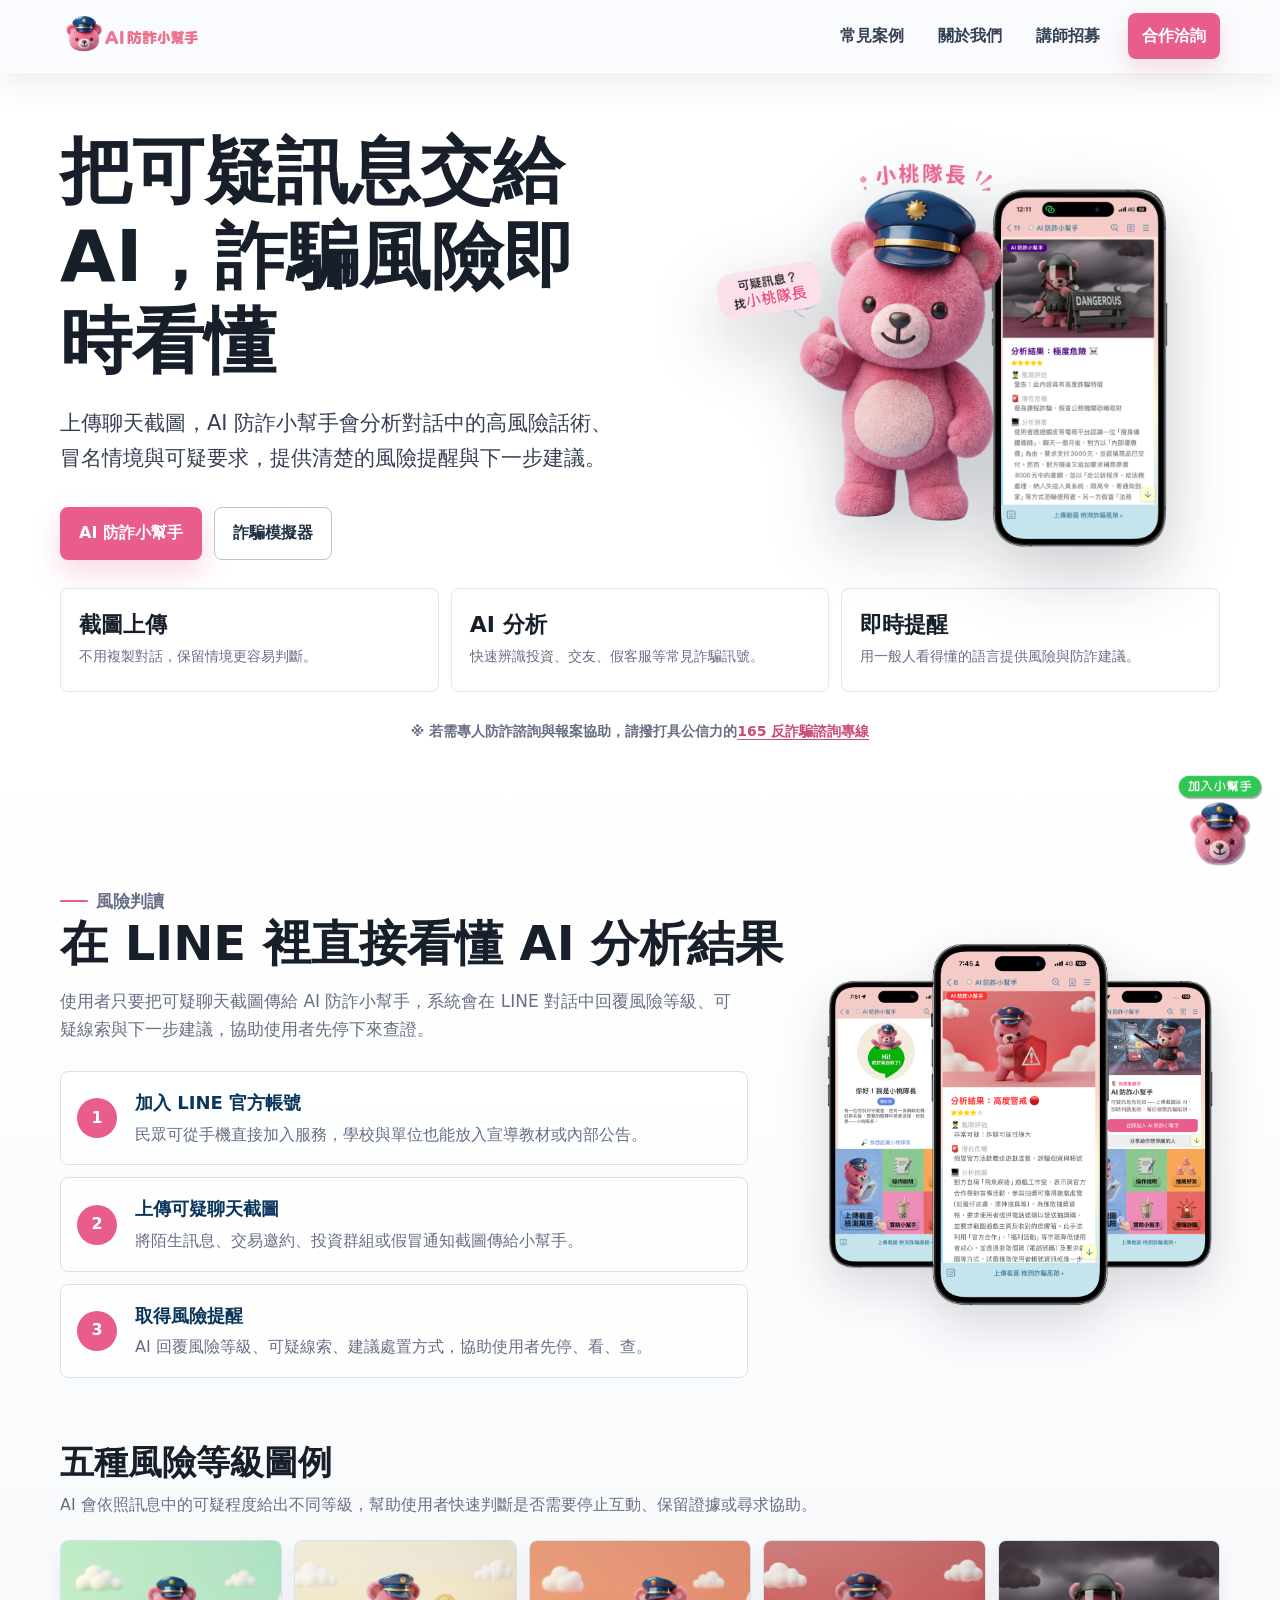
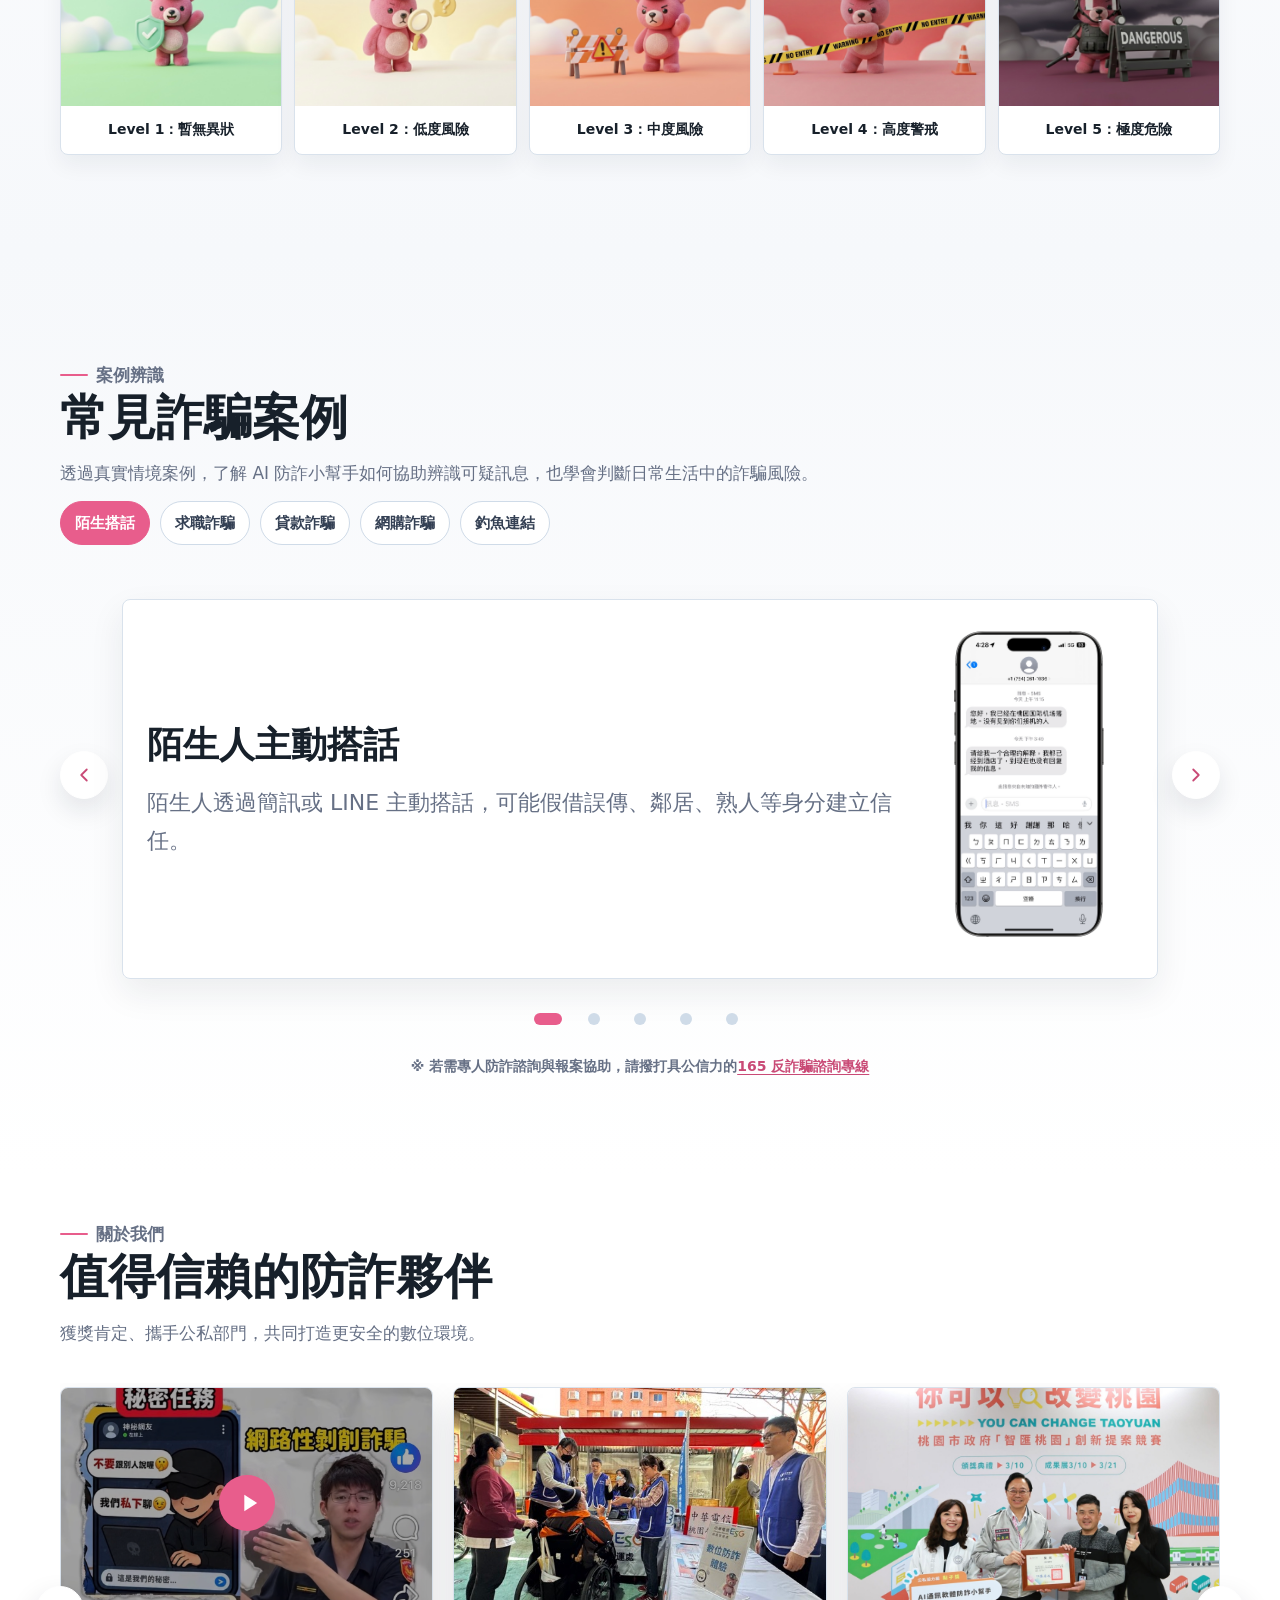
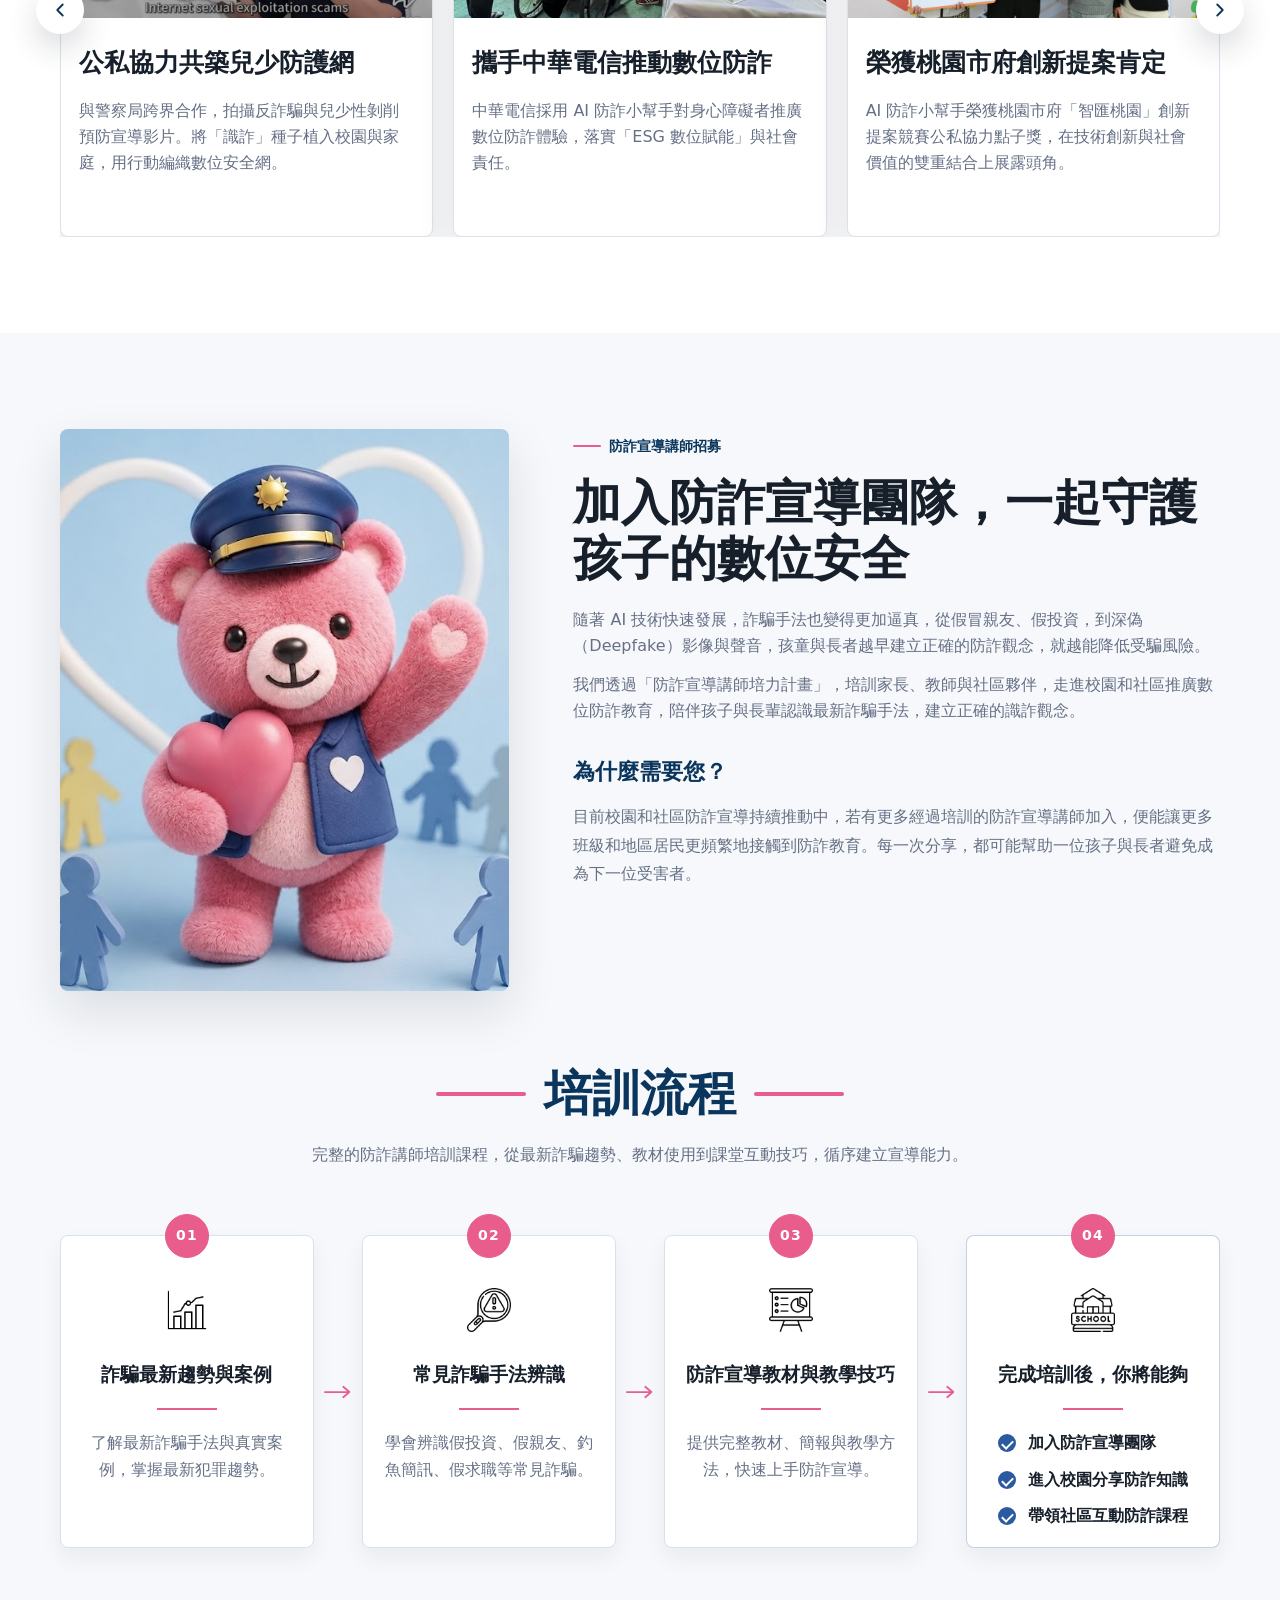
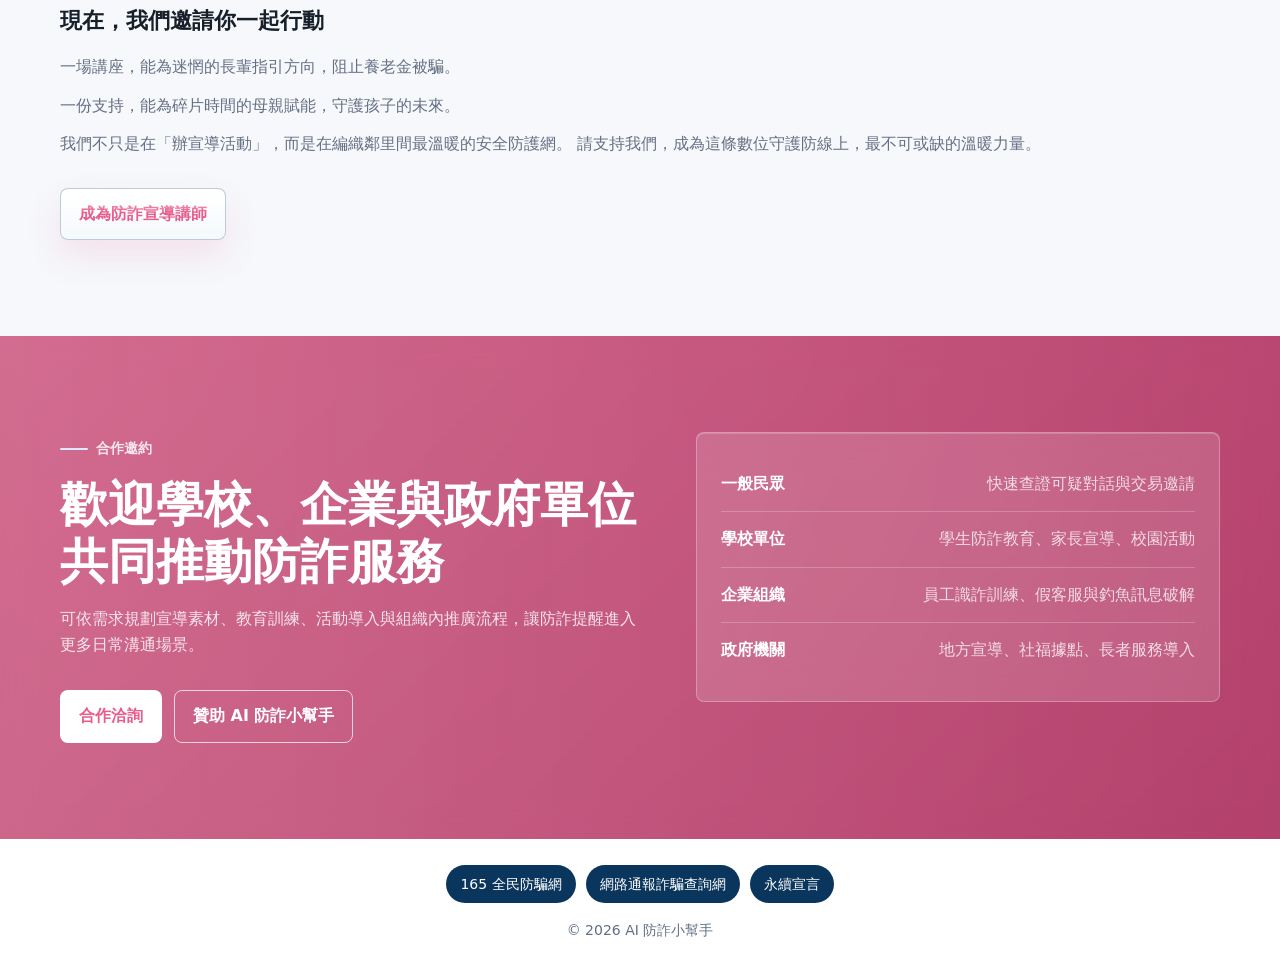
==== commit 8c8e7d2c: "Update index.html" ====
--- a/index.html
+++ b/index.html
@@ -489,7 +489,7 @@
                 請支持我們，成為這條數位守護防線上，最不可或缺的溫暖力量。
               </p>
               <div class="volunteer-action">
-                <a class="btn btn-primary btn-glass" href="https://forms.gle/QY9LefBYsStRMU4VA" target="_blank" rel="noopener">成為防詐宣導講師</a>
+                <a class="btn btn-primary btn-glass" href="https://forms.gle/uycyz9cnP55Bzz98A" target="_blank" rel="noopener">成為防詐宣導講師</a>
               </div>
             </section>
           </div>
